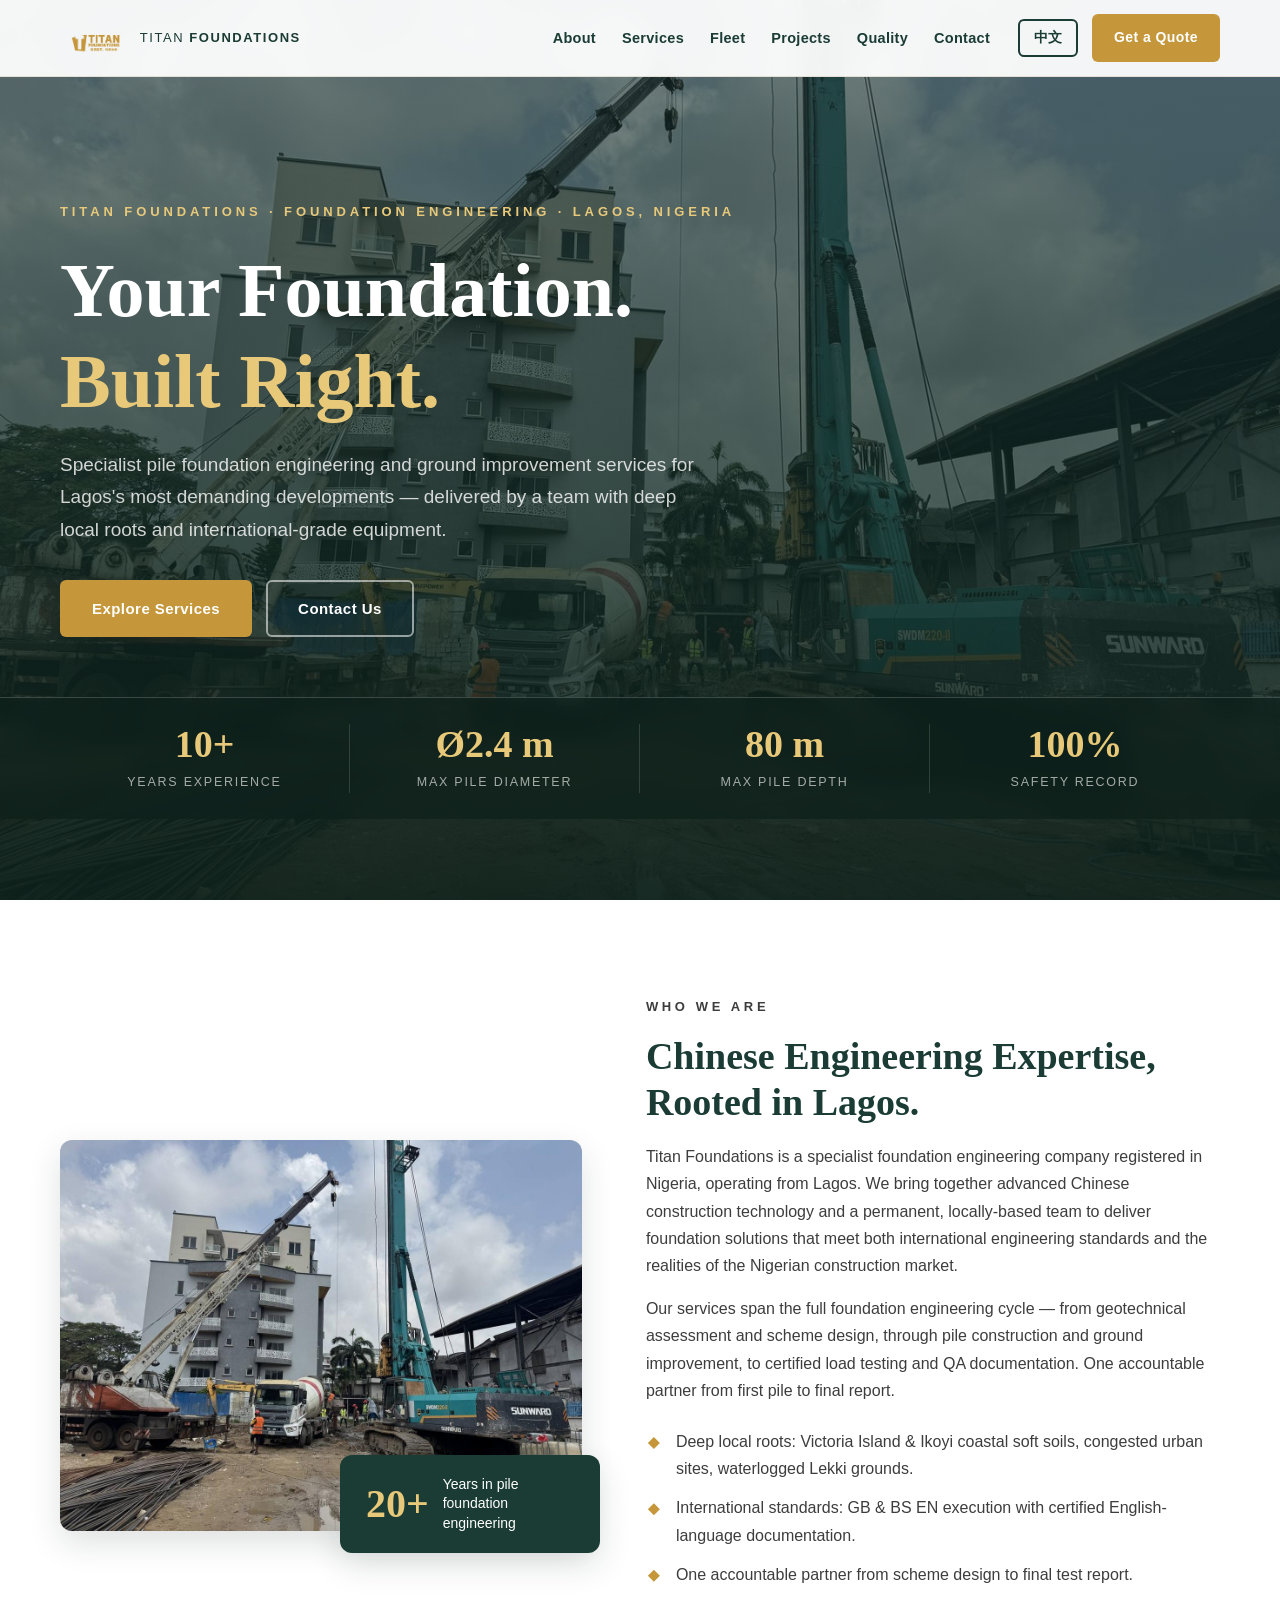
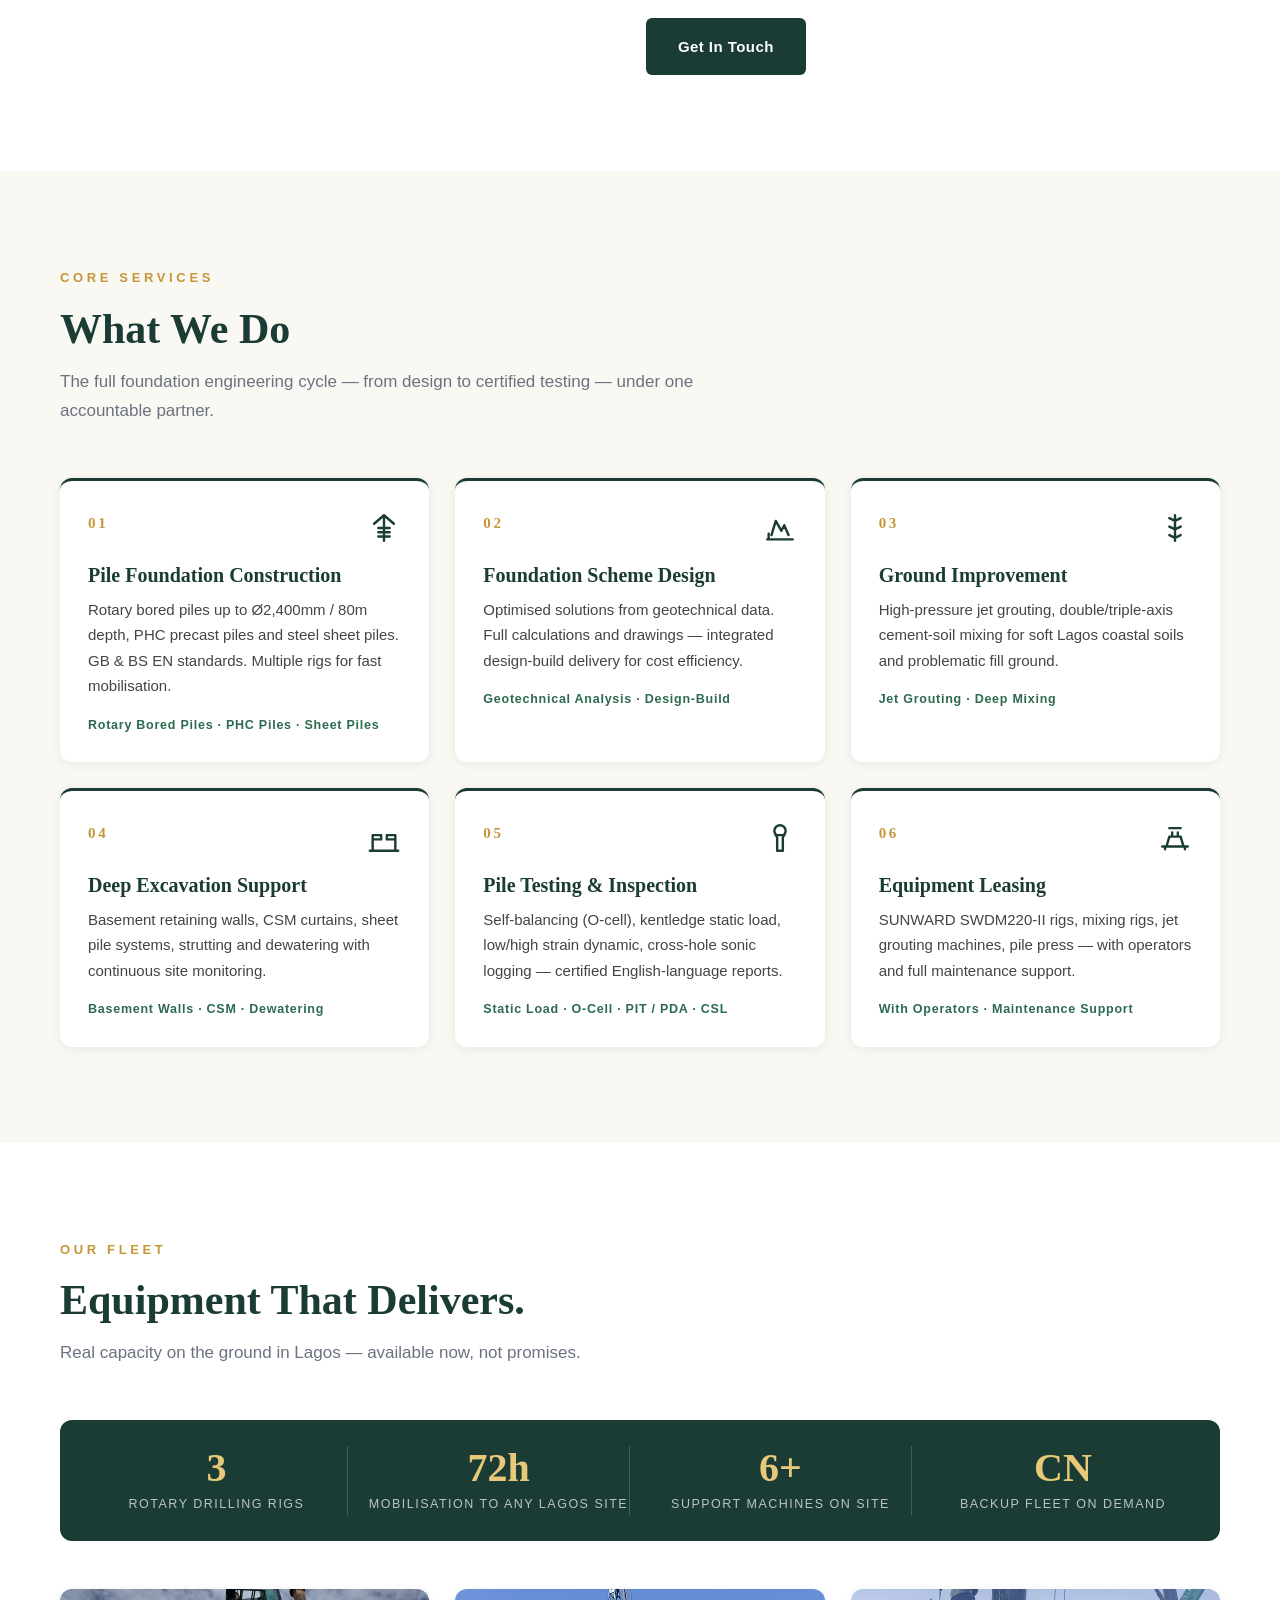
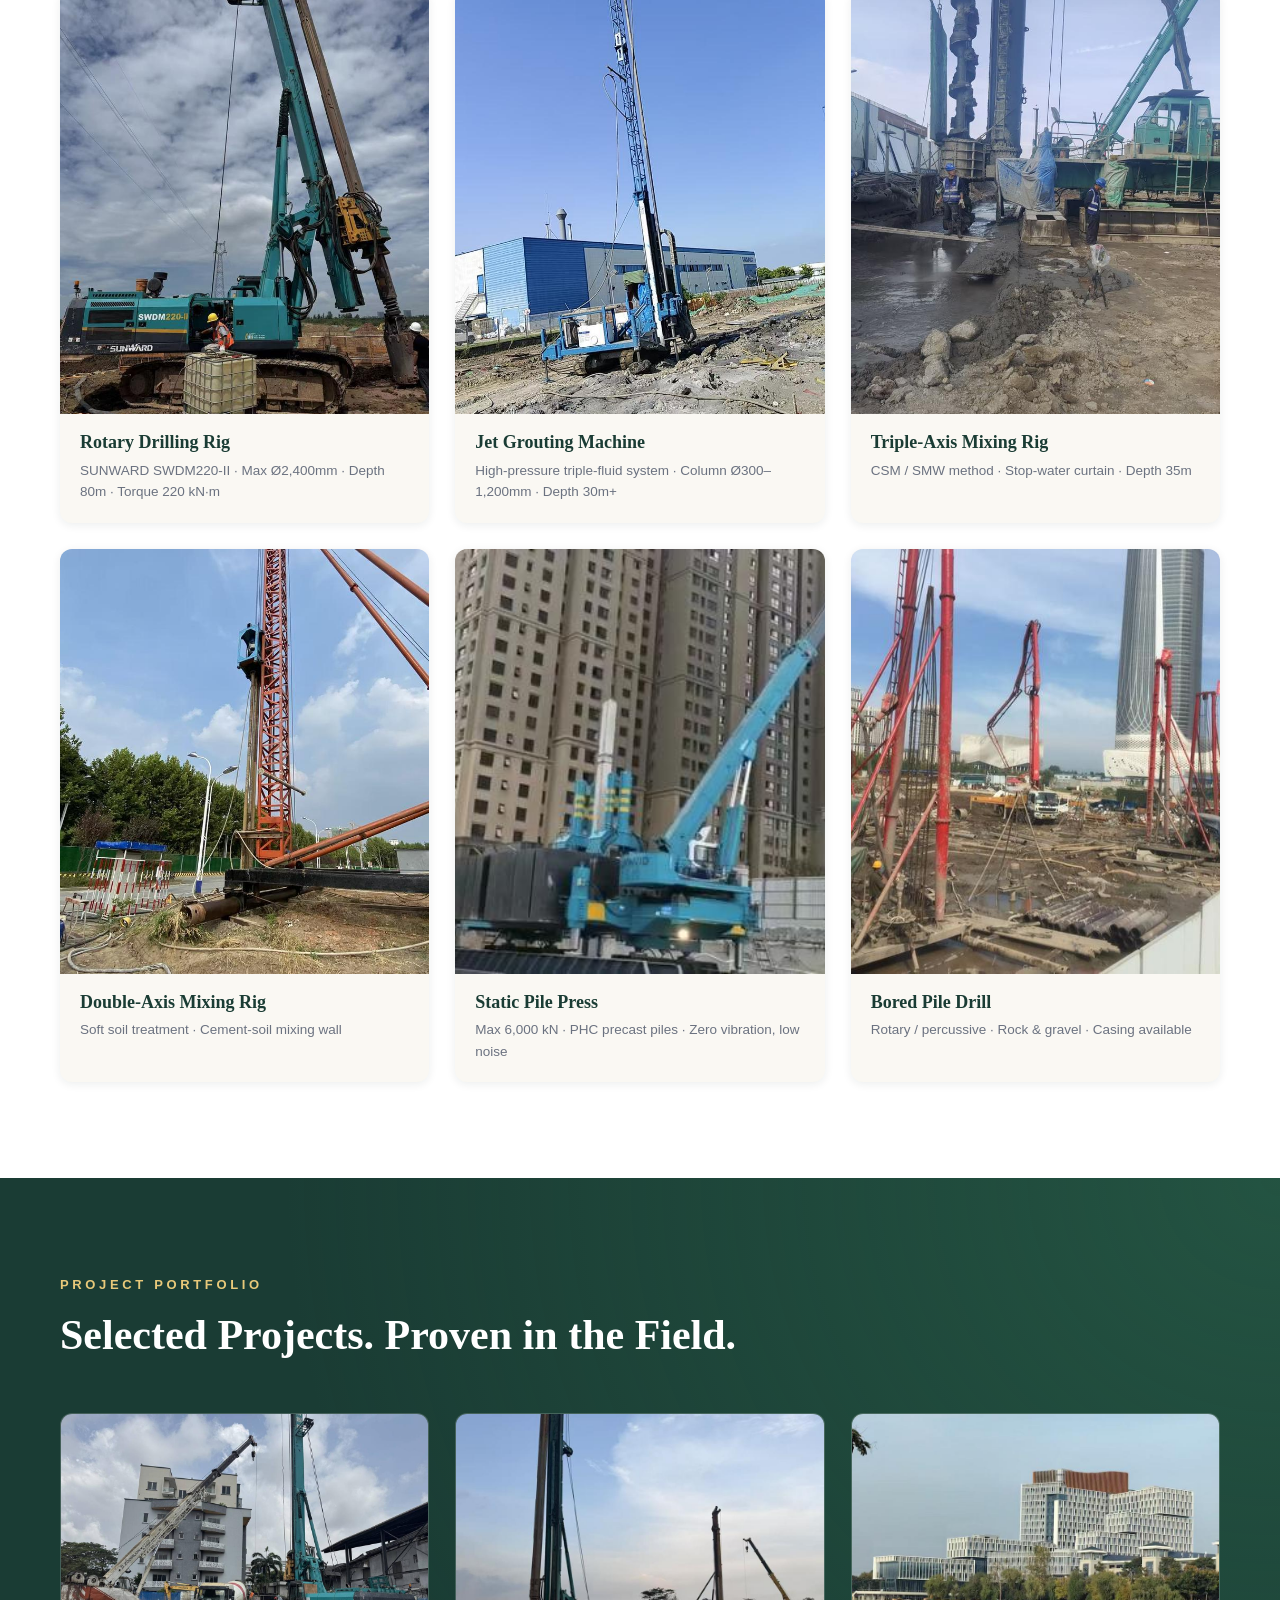
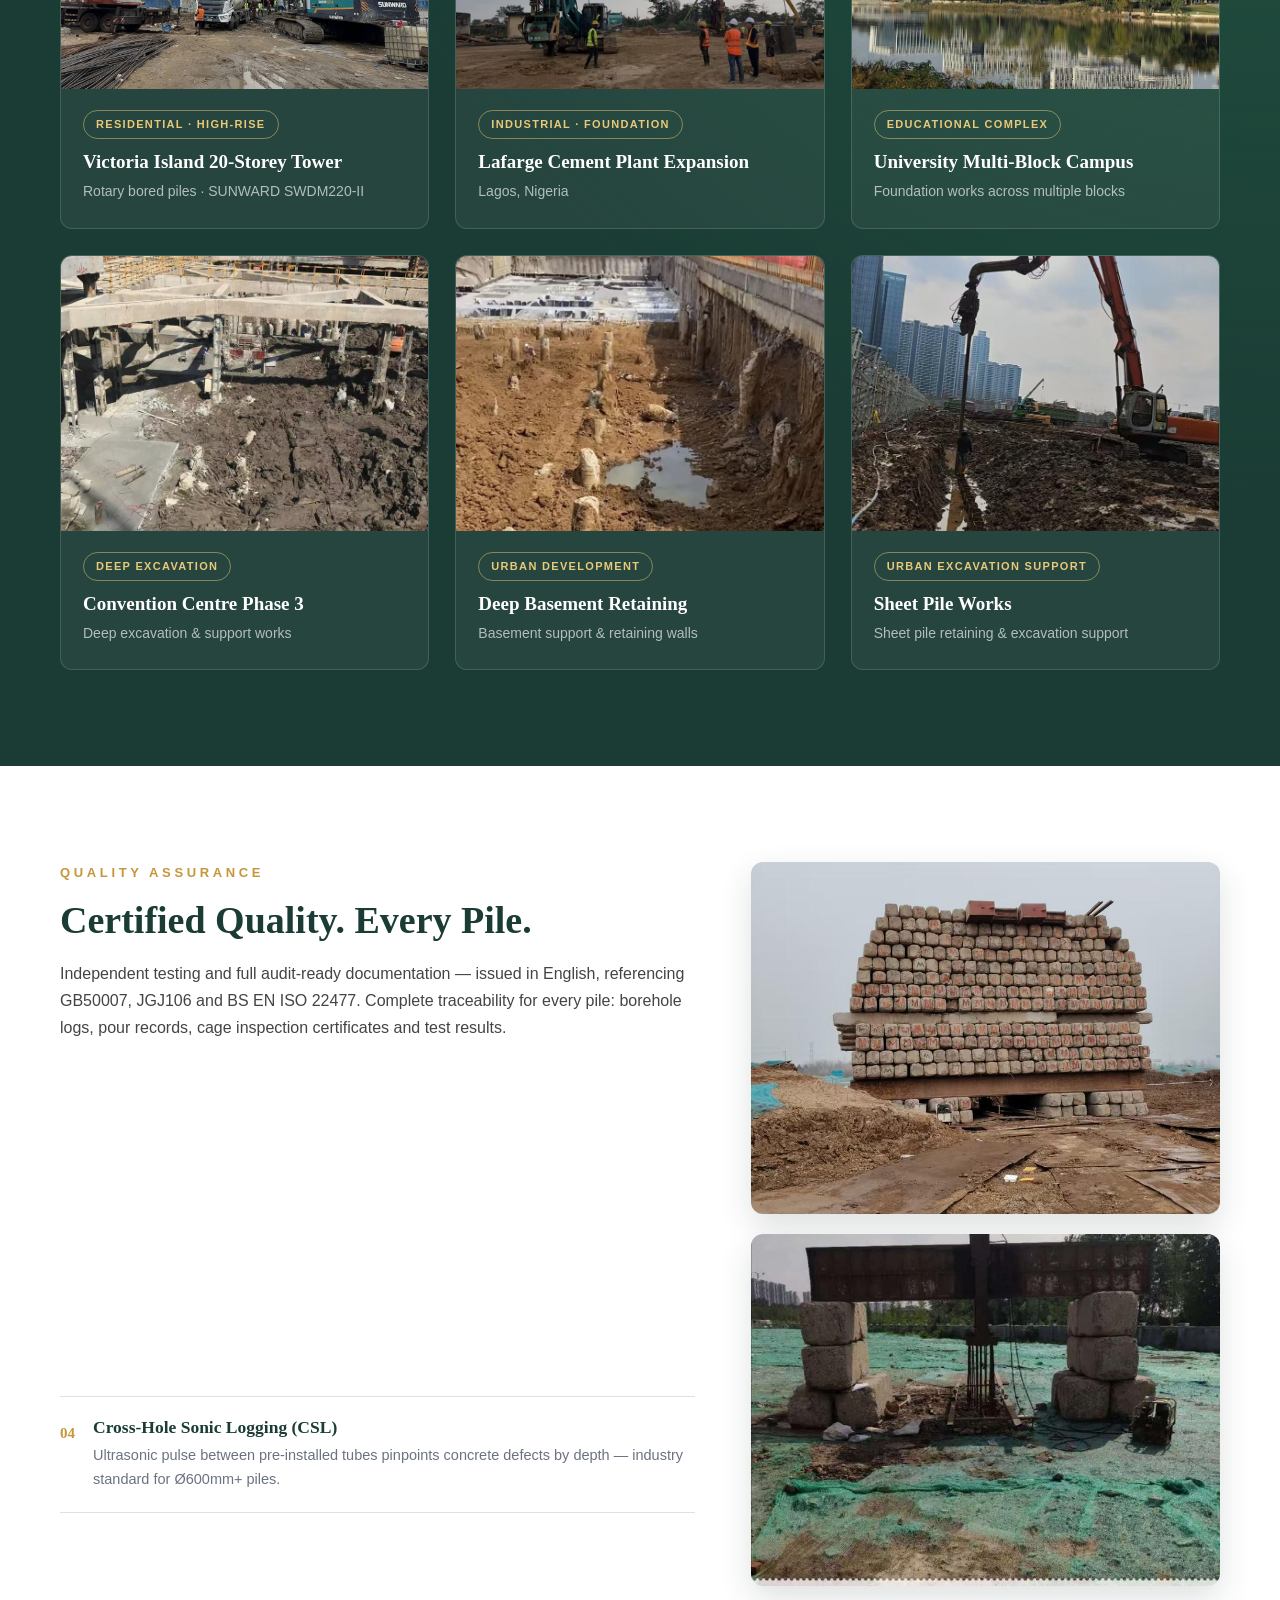
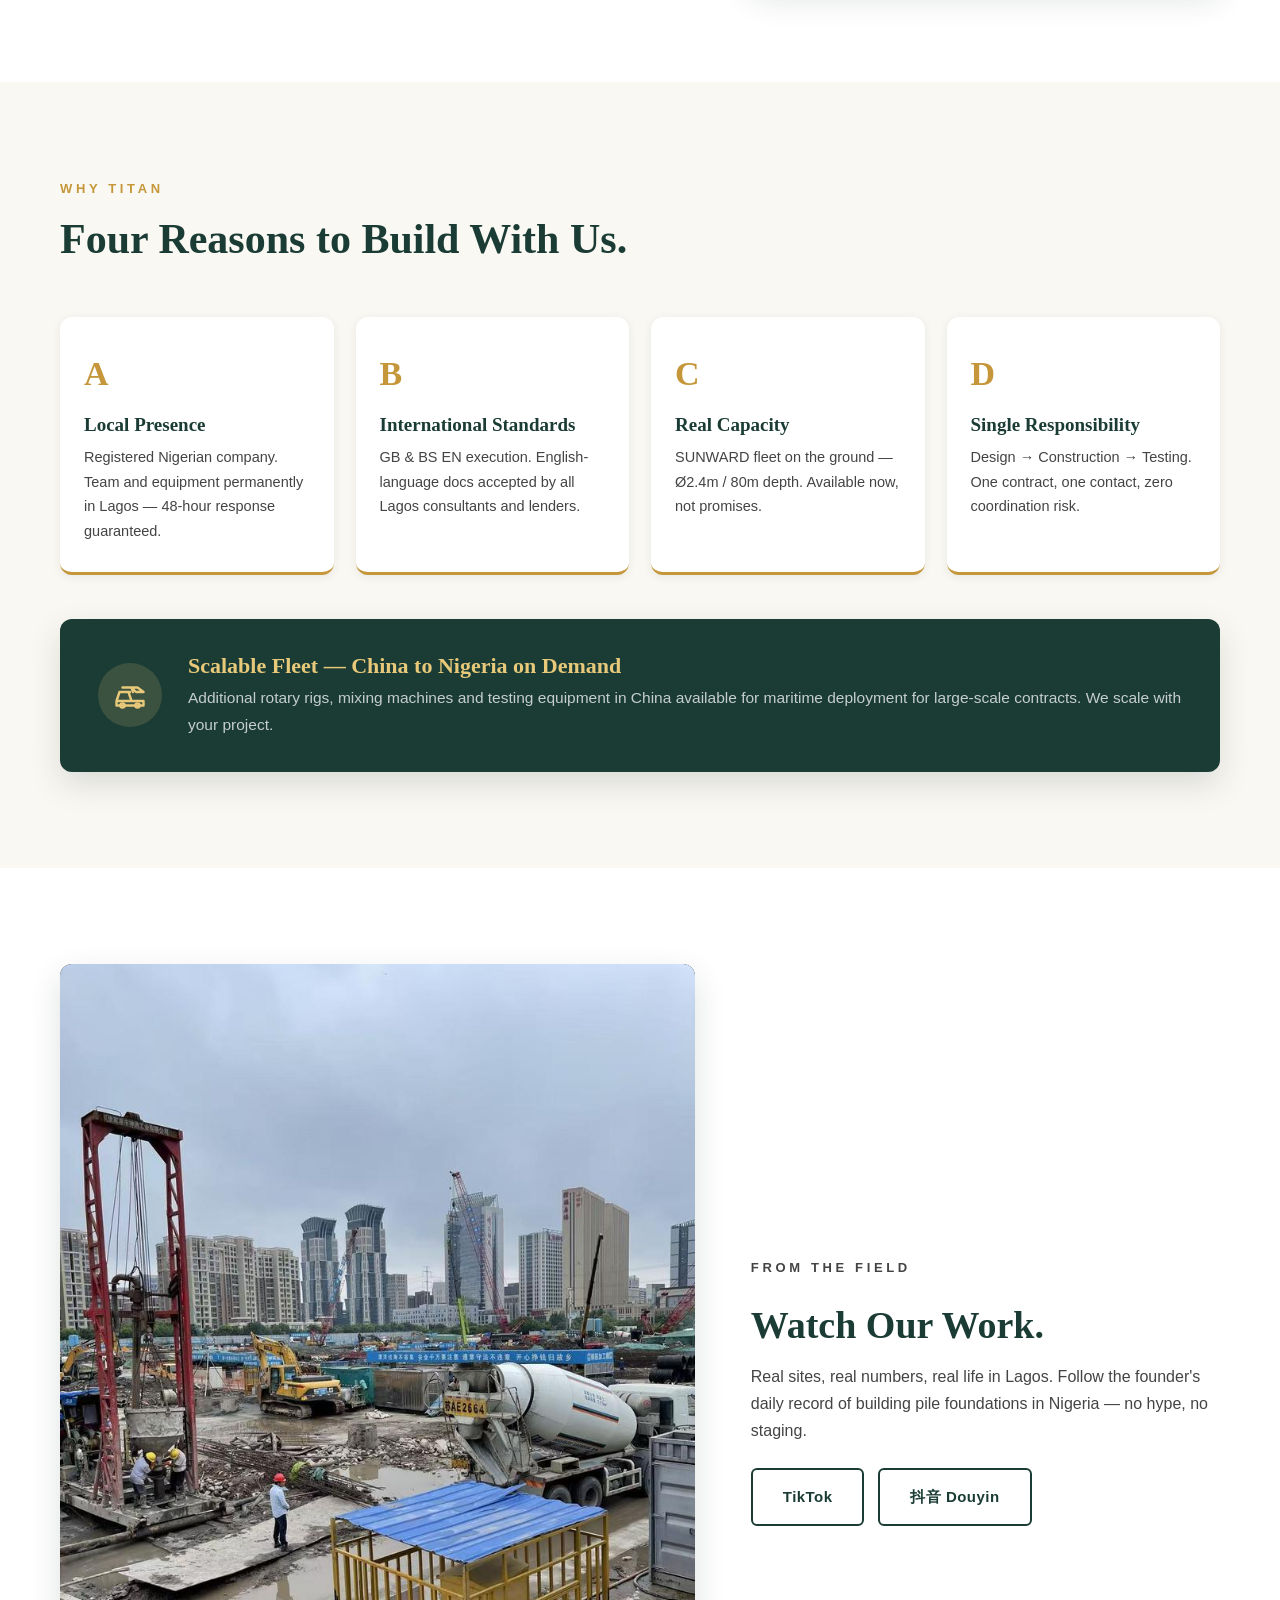
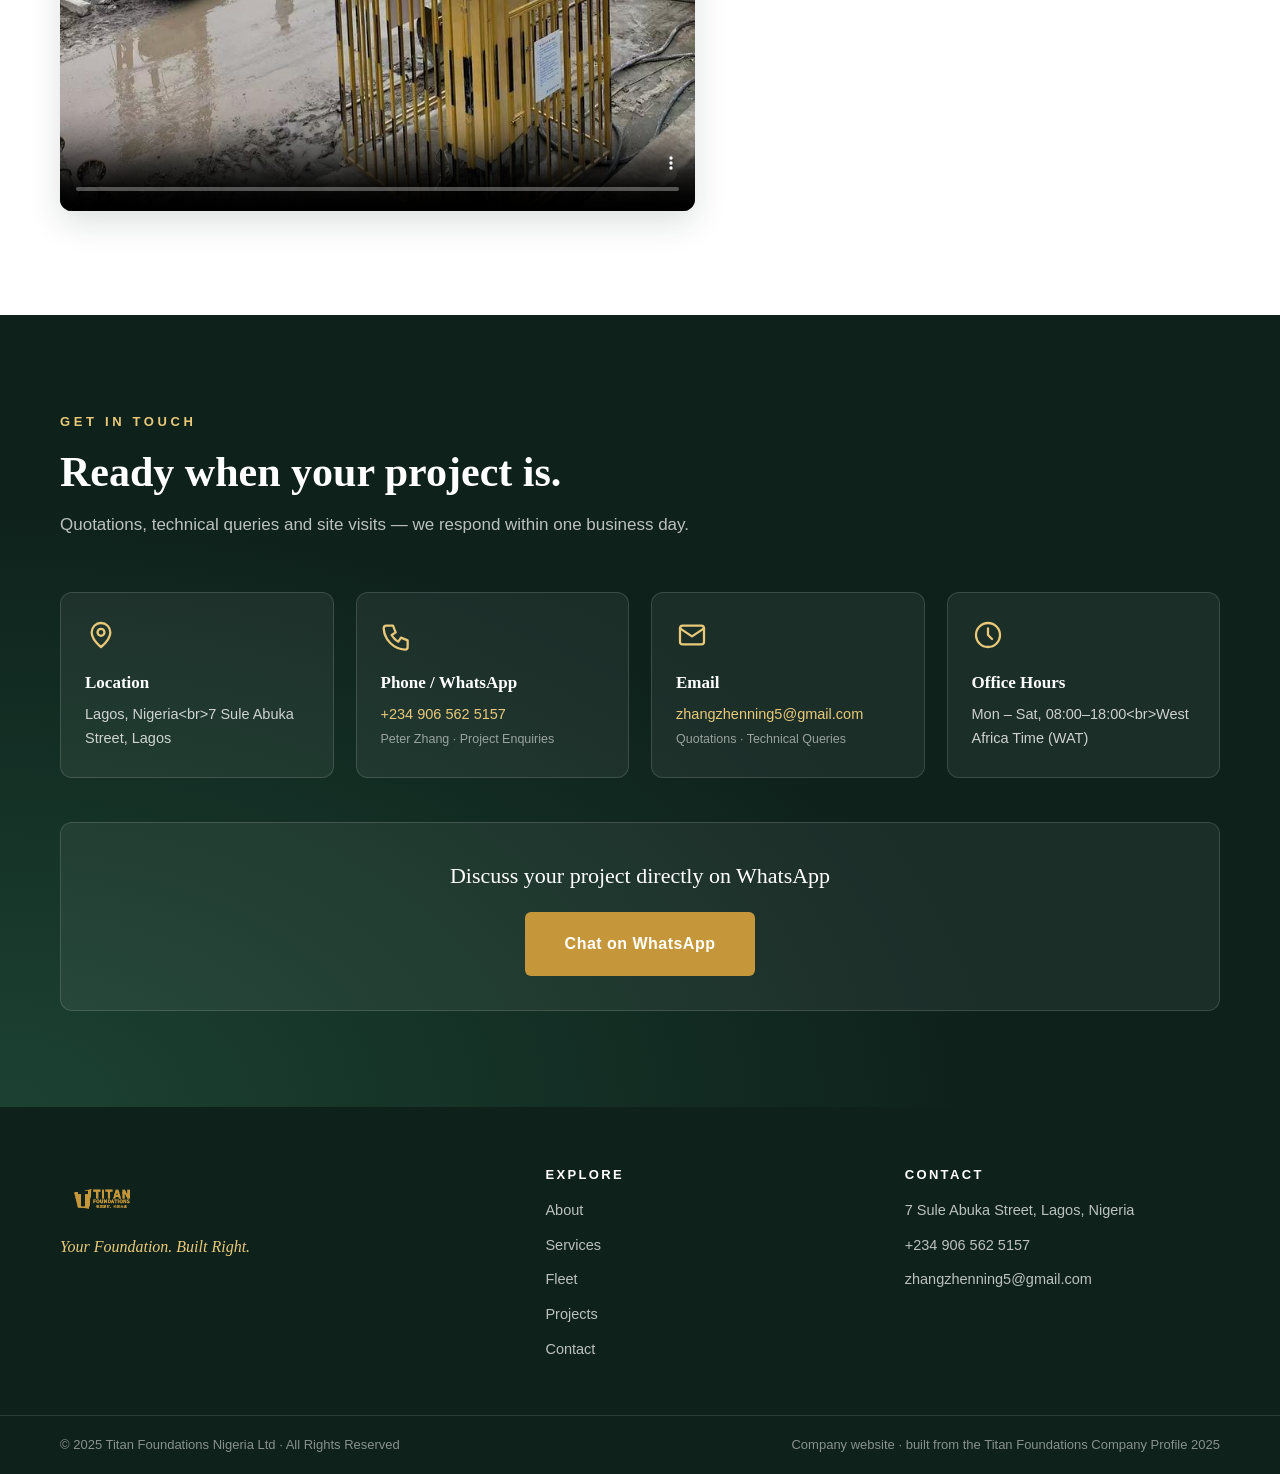
==== index.html @ 283145d6 "Titan Foundations company website: bilingual static site based on Company Profile 2025" ====
<!DOCTYPE html>
<html lang="en">
<head>
<meta charset="UTF-8">
<meta name="viewport" content="width=device-width, initial-scale=1">
<title>Titan Foundations — Your Foundation. Built Right. | Lagos, Nigeria</title>
<meta name="description" content="Titan Foundations — specialist pile foundation engineering and ground improvement in Lagos, Nigeria. Rotary bored piles to Ø2.4m / 80m, PHC & sheet piles, jet grouting, deep excavation support, pile testing and equipment leasing.">
<link rel="icon" href="data:image/svg+xml,%3Csvg xmlns='http://www.w3.org/2000/svg' viewBox='0 0 64 64'%3E%3Crect width='64' height='64' rx='12' fill='%231A3C34'/%3E%3Cpath d='M16 18h32v8h-12v20h-8V26H16z' fill='%23C5973A'/%3E%3C/svg%3E">
<link rel="stylesheet" href="assets/css/style.css">
<script>document.documentElement.classList.add("js");</script>
</head>
<body>

<a class="skip-link" href="#main" data-i18n="a11y.skip">Skip to content</a>

<header class="site-header" id="top">
  <div class="container header-inner">
    <a class="brand" href="#top" aria-label="Titan Foundations — home">
      <img src="assets/img/logo.png" alt="Titan Foundations logo">
      <span class="brand-text">TITAN&nbsp;<b>FOUNDATIONS</b></span>
    </a>

    <nav class="main-nav" id="mainNav" aria-label="Main navigation">
      <a href="#about" data-i18n="nav.about">About</a>
      <a href="#services" data-i18n="nav.services">Services</a>
      <a href="#fleet" data-i18n="nav.fleet">Fleet</a>
      <a href="#projects" data-i18n="nav.projects">Projects</a>
      <a href="#quality" data-i18n="nav.quality">Quality</a>
      <a href="#contact" data-i18n="nav.contact">Contact</a>
    </nav>

    <div class="header-actions">
      <button class="lang-toggle" id="langToggle" aria-label="Switch language">中文</button>
      <a class="btn btn-gold btn-sm header-cta" href="#contact" data-i18n="nav.cta">Get a Quote</a>
      <button class="nav-toggle" id="navToggle" aria-expanded="false" aria-controls="mainNav" aria-label="Open menu">
        <span></span><span></span><span></span>
      </button>
    </div>
  </div>
</header>

<main id="main">

  <!-- ============ HERO ============ -->
  <section class="hero">
    <img class="hero-bg" src="assets/img/hero.jpg" alt="Titan Foundations rotary drilling rig at a Lagos site">
    <div class="hero-overlay"></div>

    <div class="container hero-content">
      <p class="eyebrow" data-i18n="hero.eyebrow">Titan Foundations &middot; Foundation Engineering &middot; Lagos, Nigeria</p>
      <h1 data-i18n-html="hero.title">Your Foundation.<br><span>Built Right.</span></h1>
      <p class="hero-sub" data-i18n="hero.sub">Specialist pile foundation engineering and ground improvement services for Lagos&rsquo;s most demanding developments &mdash; delivered by a team with deep local roots and international-grade equipment.</p>
      <div class="hero-actions">
        <a href="#services" class="btn btn-gold" data-i18n="hero.cta1">Explore Services</a>
        <a href="#contact" class="btn btn-outline" data-i18n="hero.cta2">Contact Us</a>
      </div>
    </div>

    <div class="hero-stats">
      <div class="container stats-grid">
        <div class="stat">
          <div class="stat-val">10+</div>
          <div class="stat-label" data-i18n="hero.stat1">Years Experience</div>
        </div>
        <div class="stat">
          <div class="stat-val">Ø2.4&nbsp;m</div>
          <div class="stat-label" data-i18n="hero.stat2">Max Pile Diameter</div>
        </div>
        <div class="stat">
          <div class="stat-val">80&nbsp;m</div>
          <div class="stat-label" data-i18n="hero.stat3">Max Pile Depth</div>
        </div>
        <div class="stat">
          <div class="stat-val">100%</div>
          <div class="stat-label" data-i18n="hero.stat4">Safety Record</div>
        </div>
      </div>
    </div>
  </section>

  <!-- ============ ABOUT ============ -->
  <section class="section about" id="about">
    <div class="container about-grid">
      <div class="about-media reveal">
        <img src="assets/img/about.jpg" alt="Titan Foundations equipment working on site" loading="lazy">
        <div class="about-badge">
          <span class="badge-num">20+</span>
          <span data-i18n="about.badge">Years in pile foundation engineering</span>
        </div>
      </div>

      <div class="about-copy">
        <p class="slabel" data-i18n="about.kicker">Who We Are</p>
        <h2 data-i18n="about.title">Chinese Engineering Expertise, Rooted in Lagos.</h2>
        <p data-i18n="about.p1">Titan Foundations is a specialist foundation engineering company registered in Nigeria, operating from Lagos. We bring together advanced Chinese construction technology and a permanent, locally-based team to deliver foundation solutions that meet both international engineering standards and the realities of the Nigerian construction market.</p>
        <p data-i18n="about.p2">Our services span the full foundation engineering cycle &mdash; from geotechnical assessment and scheme design, through pile construction and ground improvement, to certified load testing and QA documentation. One accountable partner from first pile to final report.</p>
        <ul class="about-points">
          <li data-i18n="about.point1">Deep local roots: Victoria Island &amp; Ikoyi coastal soft soils, congested urban sites, waterlogged Lekki grounds.</li>
          <li data-i18n="about.point2">International standards: GB &amp; BS EN execution with certified English-language documentation.</li>
          <li data-i18n="about.point3">One accountable partner from scheme design to final test report.</li>
        </ul>
        <a class="btn btn-green" href="#contact" data-i18n="about.cta">Get In Touch</a>
      </div>
    </div>
  </section>

  <!-- ============ SERVICES ============ -->
  <section class="section services" id="services">
    <div class="container">
      <div class="section-head reveal">
        <p class="slabel" data-i18n="services.kicker">Core Services</p>
        <h2 data-i18n="services.title">What We Do</h2>
        <p class="section-sub" data-i18n="services.sub">The full foundation engineering cycle &mdash; from design to certified testing &mdash; under one accountable partner.</p>
      </div>

      <div class="svc-grid">
        <article class="svc-card reveal">
          <div class="svc-top">
            <span class="svc-num">01</span>
            <svg class="svc-icon" viewBox="0 0 24 24" fill="none" stroke="currentColor" stroke-width="1.7" stroke-linecap="round" stroke-linejoin="round" aria-hidden="true"><path d="M12 3v18M5 9l7-6 7 6M8 12h8M8 15h8M8 18h8"/></svg>
          </div>
          <h3 data-i18n="services.s1.t">Pile Foundation Construction</h3>
          <p data-i18n="services.s1.d">Rotary bored piles up to Ø2,400mm / 80m depth, PHC precast piles and steel sheet piles. GB &amp; BS EN standards. Multiple rigs for fast mobilisation.</p>
          <p class="svc-tags" data-i18n="services.s1.tags">Rotary Bored Piles &middot; PHC Piles &middot; Sheet Piles</p>
        </article>

        <article class="svc-card reveal">
          <div class="svc-top">
            <span class="svc-num">02</span>
            <svg class="svc-icon" viewBox="0 0 24 24" fill="none" stroke="currentColor" stroke-width="1.7" stroke-linecap="round" stroke-linejoin="round" aria-hidden="true"><path d="M3 20h18M6 17l3-10 4 7 2-4 3 7M4 20v-4"/></svg>
          </div>
          <h3 data-i18n="services.s2.t">Foundation Scheme Design</h3>
          <p data-i18n="services.s2.d">Optimised solutions from geotechnical data. Full calculations and drawings &mdash; integrated design-build delivery for cost efficiency.</p>
          <p class="svc-tags" data-i18n="services.s2.tags">Geotechnical Analysis &middot; Design-Build</p>
        </article>

        <article class="svc-card reveal">
          <div class="svc-top">
            <span class="svc-num">03</span>
            <svg class="svc-icon" viewBox="0 0 24 24" fill="none" stroke="currentColor" stroke-width="1.7" stroke-linecap="round" stroke-linejoin="round" aria-hidden="true"><path d="M12 3v18M12 7l-4-2M12 7l4-2M12 13l-4-2M12 13l4-2M12 19l-4-2M12 19l4-2"/></svg>
          </div>
          <h3 data-i18n="services.s3.t">Ground Improvement</h3>
          <p data-i18n="services.s3.d">High-pressure jet grouting, double/triple-axis cement-soil mixing for soft Lagos coastal soils and problematic fill ground.</p>
          <p class="svc-tags" data-i18n="services.s3.tags">Jet Grouting &middot; Deep Mixing</p>
        </article>

        <article class="svc-card reveal">
          <div class="svc-top">
            <span class="svc-num">04</span>
            <svg class="svc-icon" viewBox="0 0 24 24" fill="none" stroke="currentColor" stroke-width="1.7" stroke-linecap="round" stroke-linejoin="round" aria-hidden="true"><path d="M4 21V10M4 10h6v3M4 13h6M20 21V10M20 10h-6v3M20 13h-6M2 21h20"/></svg>
          </div>
          <h3 data-i18n="services.s4.t">Deep Excavation Support</h3>
          <p data-i18n="services.s4.d">Basement retaining walls, CSM curtains, sheet pile systems, strutting and dewatering with continuous site monitoring.</p>
          <p class="svc-tags" data-i18n="services.s4.tags">Basement Walls &middot; CSM &middot; Dewatering</p>
        </article>

        <article class="svc-card reveal">
          <div class="svc-top">
            <span class="svc-num">05</span>
            <svg class="svc-icon" viewBox="0 0 24 24" fill="none" stroke="currentColor" stroke-width="1.7" stroke-linecap="round" stroke-linejoin="round" aria-hidden="true"><path d="M12 3a4 4 0 0 0-4 4c0 2 2 3 2 5v9h4v-9c0-2 2-3 2-5a4 4 0 0 0-4-4z"/><path d="M9 10h6"/></svg>
          </div>
          <h3 data-i18n="services.s5.t">Pile Testing &amp; Inspection</h3>
          <p data-i18n="services.s5.d">Self-balancing (O-cell), kentledge static load, low/high strain dynamic, cross-hole sonic logging &mdash; certified English-language reports.</p>
          <p class="svc-tags" data-i18n="services.s5.tags">Static Load &middot; O-Cell &middot; PIT / PDA &middot; CSL</p>
        </article>

        <article class="svc-card reveal">
          <div class="svc-top">
            <span class="svc-num">06</span>
            <svg class="svc-icon" viewBox="0 0 24 24" fill="none" stroke="currentColor" stroke-width="1.7" stroke-linecap="round" stroke-linejoin="round" aria-hidden="true"><path d="M3 18h18M5 18v2M19 18v2M6 18l2-7h8l2 7M10 11V8M14 11V8M8 5h8"/></svg>
          </div>
          <h3 data-i18n="services.s6.t">Equipment Leasing</h3>
          <p data-i18n="services.s6.d">SUNWARD SWDM220-II rigs, mixing rigs, jet grouting machines, pile press &mdash; with operators and full maintenance support.</p>
          <p class="svc-tags" data-i18n="services.s6.tags">With Operators &middot; Maintenance Support</p>
        </article>
      </div>
    </div>
  </section>

  <!-- ============ FLEET ============ -->
  <section class="section fleet" id="fleet">
    <div class="container">
      <div class="section-head reveal">
        <p class="slabel" data-i18n="fleet.kicker">Our Fleet</p>
        <h2 data-i18n="fleet.title">Equipment That Delivers.</h2>
        <p class="section-sub" data-i18n="fleet.sub">Real capacity on the ground in Lagos &mdash; available now, not promises.</p>
      </div>

      <div class="fleet-stats reveal">
        <div class="fleet-stat">
          <div class="fleet-stat-val">3</div>
          <div class="fleet-stat-label" data-i18n="fleet.st1">Rotary Drilling Rigs</div>
        </div>
        <div class="fleet-stat">
          <div class="fleet-stat-val">72h</div>
          <div class="fleet-stat-label" data-i18n="fleet.st2">Mobilisation to any Lagos site</div>
        </div>
        <div class="fleet-stat">
          <div class="fleet-stat-val">6+</div>
          <div class="fleet-stat-label" data-i18n="fleet.st3">Support Machines on Site</div>
        </div>
        <div class="fleet-stat">
          <div class="fleet-stat-val">CN</div>
          <div class="fleet-stat-label" data-i18n="fleet.st4">Backup Fleet on Demand</div>
        </div>
      </div>

      <div class="fleet-grid">
        <figure class="fleet-card reveal">
          <img src="assets/img/fleet-rotary.jpg" alt="SUNWARD SWDM220-II rotary drilling rig" loading="lazy">
          <figcaption>
            <h3 data-i18n="fleet.e1.t">Rotary Drilling Rig</h3>
            <p data-i18n="fleet.e1.d">SUNWARD SWDM220-II &middot; Max Ø2,400mm &middot; Depth 80m &middot; Torque 220 kN&middot;m</p>
          </figcaption>
        </figure>
        <figure class="fleet-card reveal">
          <img src="assets/img/fleet-jet.jpg" alt="Jet grouting machine" loading="lazy">
          <figcaption>
            <h3 data-i18n="fleet.e2.t">Jet Grouting Machine</h3>
            <p data-i18n="fleet.e2.d">High-pressure triple-fluid system &middot; Column Ø300&ndash;1,200mm &middot; Depth 30m+</p>
          </figcaption>
        </figure>
        <figure class="fleet-card reveal">
          <img src="assets/img/fleet-triple.jpg" alt="Triple-axis mixing rig" loading="lazy">
          <figcaption>
            <h3 data-i18n="fleet.e3.t">Triple-Axis Mixing Rig</h3>
            <p data-i18n="fleet.e3.d">CSM / SMW method &middot; Stop-water curtain &middot; Depth 35m</p>
          </figcaption>
        </figure>
        <figure class="fleet-card reveal">
          <img src="assets/img/fleet-double.jpg" alt="Double-axis mixing rig" loading="lazy">
          <figcaption>
            <h3 data-i18n="fleet.e4.t">Double-Axis Mixing Rig</h3>
            <p data-i18n="fleet.e4.d">Soft soil treatment &middot; Cement-soil mixing wall</p>
          </figcaption>
        </figure>
        <figure class="fleet-card reveal">
          <img src="assets/img/fleet-press.jpg" alt="Static pile press machine" loading="lazy">
          <figcaption>
            <h3 data-i18n="fleet.e5.t">Static Pile Press</h3>
            <p data-i18n="fleet.e5.d">Max 6,000 kN &middot; PHC precast piles &middot; Zero vibration, low noise</p>
          </figcaption>
        </figure>
        <figure class="fleet-card reveal">
          <img src="assets/img/fleet-drill.jpg" alt="Bored pile drill" loading="lazy">
          <figcaption>
            <h3 data-i18n="fleet.e6.t">Bored Pile Drill</h3>
            <p data-i18n="fleet.e6.d">Rotary / percussive &middot; Rock &amp; gravel &middot; Casing available</p>
          </figcaption>
        </figure>
      </div>
    </div>
  </section>

  <!-- ============ PROJECTS ============ -->
  <section class="section projects" id="projects">
    <div class="container">
      <div class="section-head reveal">
        <p class="slabel slabel-light" data-i18n="projects.kicker">Project Portfolio</p>
        <h2 data-i18n="projects.title">Selected Projects. Proven in the Field.</h2>
      </div>

      <div class="proj-grid">
        <article class="proj-card reveal">
          <div class="proj-img"><img src="assets/img/project-vi.jpg" alt="Victoria Island 20-storey tower project" loading="lazy"></div>
          <div class="proj-body">
            <span class="proj-tag" data-i18n="projects.p1.tag">Residential &middot; High-Rise</span>
            <h3 data-i18n="projects.p1.t">Victoria Island 20-Storey Tower</h3>
            <p data-i18n="projects.p1.d">Rotary bored piles &middot; SUNWARD SWDM220-II</p>
          </div>
        </article>
        <article class="proj-card reveal">
          <div class="proj-img"><img src="assets/img/project-lafarge.jpg" alt="Lafarge cement plant expansion project" loading="lazy"></div>
          <div class="proj-body">
            <span class="proj-tag" data-i18n="projects.p2.tag">Industrial &middot; Foundation</span>
            <h3 data-i18n="projects.p2.t">Lafarge Cement Plant Expansion</h3>
            <p data-i18n="projects.p2.d">Lagos, Nigeria</p>
          </div>
        </article>
        <article class="proj-card reveal">
          <div class="proj-img"><img src="assets/img/project-university.jpg" alt="University multi-block campus project" loading="lazy"></div>
          <div class="proj-body">
            <span class="proj-tag" data-i18n="projects.p3.tag">Educational Complex</span>
            <h3 data-i18n="projects.p3.t">University Multi-Block Campus</h3>
            <p data-i18n="projects.p3.d">Foundation works across multiple blocks</p>
          </div>
        </article>
        <article class="proj-card reveal">
          <div class="proj-img"><img src="assets/img/project-convention.jpg" alt="Convention centre phase 3 deep excavation" loading="lazy"></div>
          <div class="proj-body">
            <span class="proj-tag" data-i18n="projects.p4.tag">Deep Excavation</span>
            <h3 data-i18n="projects.p4.t">Convention Centre Phase 3</h3>
            <p data-i18n="projects.p4.d">Deep excavation &amp; support works</p>
          </div>
        </article>
        <article class="proj-card reveal">
          <div class="proj-img"><img src="assets/img/project-excavation.jpg" alt="Deep basement retaining wall project" loading="lazy"></div>
          <div class="proj-body">
            <span class="proj-tag" data-i18n="projects.p5.tag">Urban Development</span>
            <h3 data-i18n="projects.p5.t">Deep Basement Retaining</h3>
            <p data-i18n="projects.p5.d">Basement support &amp; retaining walls</p>
          </div>
        </article>
        <article class="proj-card reveal">
          <div class="proj-img"><img src="assets/img/project-sheetpile.jpg" alt="Sheet pile works at an urban excavation" loading="lazy"></div>
          <div class="proj-body">
            <span class="proj-tag" data-i18n="projects.p6.tag">Urban Excavation Support</span>
            <h3 data-i18n="projects.p6.t">Sheet Pile Works</h3>
            <p data-i18n="projects.p6.d">Sheet pile retaining &amp; excavation support</p>
          </div>
        </article>
      </div>
    </div>
  </section>

  <!-- ============ QUALITY ============ -->
  <section class="section quality" id="quality">
    <div class="container quality-grid">
      <div class="quality-copy">
        <p class="slabel" data-i18n="quality.kicker">Quality Assurance</p>
        <h2 data-i18n="quality.title">Certified Quality. Every Pile.</h2>
        <p class="quality-lead" data-i18n="quality.lead">Independent testing and full audit-ready documentation &mdash; issued in English, referencing GB50007, JGJ106 and BS EN ISO 22477. Complete traceability for every pile: borehole logs, pour records, cage inspection certificates and test results.</p>

        <ul class="qa-list">
          <li class="reveal">
            <span class="qa-mark">01</span>
            <div><h3 data-i18n="quality.q1.t">Kentledge Static Load Test</h3><p data-i18n="quality.q1.d">Concrete block reaction verifies pile bearing capacity &mdash; the gold standard for pile acceptance, accepted by all Nigerian consultants.</p></div>
          </li>
          <li class="reveal">
            <span class="qa-mark">02</span>
            <div><h3 data-i18n="quality.q2.t">Self-Balancing Test (O-Cell)</h3><p data-i18n="quality.q2.d">Hydraulic load box tests shaft friction and toe resistance independently &mdash; no heavy kentledge, ideal for restricted sites.</p></div>
          </li>
          <li class="reveal">
            <span class="qa-mark">03</span>
            <div><h3 data-i18n="quality.q3.t">Low-Strain Integrity Test (PIT)</h3><p data-i18n="quality.q3.d">Rapid stress-wave screening of pile shaft continuity &mdash; suitable for 100% QA survey.</p></div>
          </li>
          <li class="reveal">
            <span class="qa-mark">04</span>
            <div><h3 data-i18n="quality.q4.t">Cross-Hole Sonic Logging (CSL)</h3><p data-i18n="quality.q4.d">Ultrasonic pulse between pre-installed tubes pinpoints concrete defects by depth &mdash; industry standard for Ø600mm+ piles.</p></div>
          </li>
        </ul>
      </div>

      <div class="quality-media reveal">
        <img src="assets/img/qa-kentledge.jpg" alt="Kentledge static load test on a pile" loading="lazy">
        <img src="assets/img/qa-ocell.jpg" alt="O-Cell self-balancing test equipment" loading="lazy">
      </div>
    </div>
  </section>

  <!-- ============ WHY TITAN ============ -->
  <section class="section why" id="why">
    <div class="container">
      <div class="section-head reveal">
        <p class="slabel" data-i18n="why.kicker">Why Titan</p>
        <h2 data-i18n="why.title">Four Reasons to Build With Us.</h2>
      </div>

      <div class="why-grid">
        <article class="why-card reveal">
          <span class="why-letter">A</span>
          <h3 data-i18n="why.w1.t">Local Presence</h3>
          <p data-i18n="why.w1.d">Registered Nigerian company. Team and equipment permanently in Lagos &mdash; 48-hour response guaranteed.</p>
        </article>
        <article class="why-card reveal">
          <span class="why-letter">B</span>
          <h3 data-i18n="why.w2.t">International Standards</h3>
          <p data-i18n="why.w2.d">GB &amp; BS EN execution. English-language docs accepted by all Lagos consultants and lenders.</p>
        </article>
        <article class="why-card reveal">
          <span class="why-letter">C</span>
          <h3 data-i18n="why.w3.t">Real Capacity</h3>
          <p data-i18n="why.w3.d">SUNWARD fleet on the ground &mdash; Ø2.4m / 80m depth. Available now, not promises.</p>
        </article>
        <article class="why-card reveal">
          <span class="why-letter">D</span>
          <h3 data-i18n="why.w4.t">Single Responsibility</h3>
          <p data-i18n="why.w4.d">Design &rarr; Construction &rarr; Testing. One contract, one contact, zero coordination risk.</p>
        </article>
      </div>

      <div class="fleet-banner reveal">
        <div class="fleet-banner-icon" aria-hidden="true">
          <svg viewBox="0 0 24 24" fill="none" stroke="currentColor" stroke-width="1.6" stroke-linecap="round" stroke-linejoin="round"><path d="M3 16h18v3H3zM3 16l2-6h6l2 6M5 10h7M7 7h6l1 3M21 10h-5l-3-3h4l4 3"/><circle cx="7" cy="19" r="1.4"/><circle cx="17" cy="19" r="1.4"/></svg>
        </div>
        <div class="fleet-banner-copy">
          <h3 data-i18n="why.banner.t">Scalable Fleet &mdash; China to Nigeria on Demand</h3>
          <p data-i18n="why.banner.d">Additional rotary rigs, mixing machines and testing equipment in China available for maritime deployment for large-scale contracts. We scale with your project.</p>
        </div>
      </div>
    </div>
  </section>

  <!-- ============ FROM THE FIELD ============ -->
  <section class="section field" id="field">
    <div class="container field-grid">
      <div class="field-media reveal">
        <video controls preload="none" poster="assets/img/site.jpg" aria-label="Field video from Titan Foundations">
          <source src="assets/video/site-preview.mp4" type="video/mp4">
          <p data-i18n="field.nosupport">Your browser does not support video playback.</p>
        </video>
      </div>
      <div class="field-copy reveal">
        <p class="slabel" data-i18n="field.kicker">From the Field</p>
        <h2 data-i18n="field.title">Watch Our Work.</h2>
        <p data-i18n="field.p">Real sites, real numbers, real life in Lagos. Follow the founder&rsquo;s daily record of building pile foundations in Nigeria &mdash; no hype, no staging.</p>
        <div class="field-links">
          <a class="btn btn-outline-dark" href="#" target="_blank" rel="noopener" data-i18n="field.tiktok">TikTok</a>
          <a class="btn btn-outline-dark" href="#" target="_blank" rel="noopener" data-i18n="field.douyin">抖音 Douyin</a>
        </div>
      </div>
    </div>
  </section>

  <!-- ============ CONTACT ============ -->
  <section class="section contact" id="contact">
    <div class="container">
      <div class="section-head reveal">
        <p class="slabel slabel-light" data-i18n="contact.kicker">Get In Touch</p>
        <h2 data-i18n="contact.title">Ready when your project is.</h2>
        <p class="section-sub section-sub-light" data-i18n="contact.sub">Quotations, technical queries and site visits &mdash; we respond within one business day.</p>
      </div>

      <div class="contact-grid">
        <div class="contact-card reveal">
          <svg class="contact-icon" viewBox="0 0 24 24" fill="none" stroke="currentColor" stroke-width="1.7" stroke-linecap="round" stroke-linejoin="round" aria-hidden="true"><path d="M12 21s-7-5.3-7-11a7 7 0 0 1 14 0c0 5.7-7 11-7 11z"/><circle cx="12" cy="10" r="2.6"/></svg>
          <h3 data-i18n="contact.c1.t">Location</h3>
          <p data-i18n="contact.c1.d">Lagos, Nigeria<br>7 Sule Abuka Street, Lagos</p>
        </div>
        <div class="contact-card reveal">
          <svg class="contact-icon" viewBox="0 0 24 24" fill="none" stroke="currentColor" stroke-width="1.7" stroke-linecap="round" stroke-linejoin="round" aria-hidden="true"><path d="M4 5h5l2 5-3 2a12 12 0 0 0 5 5l2-3 5 2v5a2 2 0 0 1-2 2A17 17 0 0 1 2 7a2 2 0 0 1 2-2z"/></svg>
          <h3 data-i18n="contact.c2.t">Phone / WhatsApp</h3>
          <p><a href="https://wa.me/2349065625157" target="_blank" rel="noopener">+234 906 562 5157</a><br><span class="contact-sub" data-i18n="contact.c2.sub">Peter Zhang &middot; Project Enquiries</span></p>
        </div>
        <div class="contact-card reveal">
          <svg class="contact-icon" viewBox="0 0 24 24" fill="none" stroke="currentColor" stroke-width="1.7" stroke-linecap="round" stroke-linejoin="round" aria-hidden="true"><rect x="3" y="5" width="18" height="14" rx="2"/><path d="M3 7l9 6 9-6"/></svg>
          <h3 data-i18n="contact.c3.t">Email</h3>
          <p><a href="mailto:zhangzhenning5@gmail.com">zhangzhenning5@gmail.com</a><br><span class="contact-sub" data-i18n="contact.c3.sub">Quotations &middot; Technical Queries</span></p>
        </div>
        <div class="contact-card reveal">
          <svg class="contact-icon" viewBox="0 0 24 24" fill="none" stroke="currentColor" stroke-width="1.7" stroke-linecap="round" stroke-linejoin="round" aria-hidden="true"><circle cx="12" cy="12" r="9"/><path d="M12 7v5l3 3"/></svg>
          <h3 data-i18n="contact.c4.t">Office Hours</h3>
          <p data-i18n="contact.c4.d">Mon &ndash; Sat, 08:00&ndash;18:00<br>West Africa Time (WAT)</p>
        </div>
      </div>

      <div class="contact-cta reveal">
        <p class="contact-cta-lead" data-i18n="contact.cta.lead">Discuss your project directly on WhatsApp</p>
        <a class="btn btn-gold btn-lg" href="https://wa.me/2349065625157?text=Hello%20Titan%20Foundations%2C%20I%20would%20like%20to%20enquire%20about%20a%20project." target="_blank" rel="noopener" data-i18n="contact.cta.btn">Chat on WhatsApp</a>
      </div>
    </div>
  </section>

</main>

<footer class="site-footer">
  <div class="container footer-grid">
    <div class="footer-brand">
      <img src="assets/img/logo.png" alt="Titan Foundations logo">
      <p data-i18n="footer.tag">Your Foundation. Built Right.</p>
    </div>
    <div class="footer-col">
      <h3 data-i18n="footer.nav">Explore</h3>
      <a href="#about" data-i18n="nav.about">About</a>
      <a href="#services" data-i18n="nav.services">Services</a>
      <a href="#fleet" data-i18n="nav.fleet">Fleet</a>
      <a href="#projects" data-i18n="nav.projects">Projects</a>
      <a href="#contact" data-i18n="nav.contact">Contact</a>
    </div>
    <div class="footer-col">
      <h3 data-i18n="footer.contact">Contact</h3>
      <p>7 Sule Abuka Street, Lagos, Nigeria</p>
      <p><a href="tel:+2349065625157">+234 906 562 5157</a></p>
      <p><a href="mailto:zhangzhenning5@gmail.com">zhangzhenning5@gmail.com</a></p>
    </div>
  </div>
  <div class="footer-bottom">
    <div class="container">
      <p>&copy; 2025 Titan Foundations Nigeria Ltd &middot; All Rights Reserved</p>
      <p data-i18n="footer.credit">Company website &middot; built from the Titan Foundations Company Profile 2025</p>
    </div>
  </div>
</footer>

<script src="assets/js/main.js"></script>
</body>
</html>
---- assets/css/style.css ----
/* ==========================================================================
   Titan Foundations — Company Website
   Palette carried over from the Company Profile 2025:
   deep green / gold / cream, Georgia + Arial
   ========================================================================== */

:root {
  --green: #1A3C34;
  --green-2: #2D6A4F;
  --green-deep: #122A22;
  --green-dark: #0E211B;
  --gold: #C5973A;
  --gold-light: #E8C97A;
  --cream: #FAF8F3;
  --warm: #F0EAD6;
  --ink: #1A1A1A;
  --gray: #6B7280;
  --border: #E5E0D5;
  --white: #FFFFFF;
  --shadow-sm: 0 2px 10px rgba(18, 42, 34, .08);
  --shadow-md: 0 12px 32px rgba(18, 42, 34, .14);
  --radius: 12px;
  --serif: Georgia, "Times New Roman", "Songti SC", "SimSun", serif;
  --sans: Arial, "Helvetica Neue", "PingFang SC", "Microsoft YaHei", "Noto Sans SC", sans-serif;
}

* { margin: 0; padding: 0; box-sizing: border-box; }

html {
  scroll-behavior: smooth;
  scroll-padding-top: 84px;
}

body {
  font-family: var(--sans);
  font-size: 16px;
  line-height: 1.7;
  color: var(--ink);
  background: var(--white);
  -webkit-font-smoothing: antialiased;
}

img { max-width: 100%; display: block; }
a { color: inherit; text-decoration: none; }
ul { list-style: none; }

::selection { background: var(--gold); color: var(--white); }

:focus-visible {
  outline: 3px solid var(--gold);
  outline-offset: 2px;
  border-radius: 2px;
}

.skip-link {
  position: absolute;
  left: -999px;
  top: 8px;
  z-index: 200;
  background: var(--green);
  color: #fff;
  padding: 10px 18px;
  border-radius: 6px;
}
.skip-link:focus { left: 8px; }

.container {
  width: min(1160px, 100% - 48px);
  margin-inline: auto;
}

.section { padding: 96px 0; }

/* ---------- section headings ---------- */
.slabel {
  font-size: 13px;
  font-weight: 700;
  letter-spacing: .28em;
  text-transform: uppercase;
  color: var(--gold);
  margin-bottom: 14px;
}
.slabel-light { color: var(--gold-light); }

h1, h2, h3 { font-family: var(--serif); line-height: 1.2; }

.section-head { max-width: 720px; margin-bottom: 52px; }
.section-head h2 { font-size: clamp(30px, 4vw, 42px); color: var(--green); margin-bottom: 14px; }
.section-head .section-sub { color: var(--gray); font-size: 17px; }
.section-head.centered { margin-inline: auto; text-align: center; }

.section-sub-light { color: rgba(255, 255, 255, .72) !important; }

.reveal { transition: opacity .7s ease, transform .7s ease; }
html.js .reveal { opacity: 0; transform: translateY(22px); }
html.js .reveal.visible { opacity: 1; transform: none; }

@media (prefers-reduced-motion: reduce) {
  html { scroll-behavior: auto; }
  html.js .reveal { opacity: 1; transform: none; transition: none; }
}

/* ---------- buttons ---------- */
.btn {
  display: inline-block;
  font-family: var(--sans);
  font-size: 15px;
  font-weight: 700;
  letter-spacing: .03em;
  padding: 14px 30px;
  border-radius: 6px;
  border: 2px solid transparent;
  cursor: pointer;
  transition: background .25s ease, color .25s ease, border-color .25s ease, transform .25s ease;
}
.btn:hover { transform: translateY(-2px); }
.btn-sm { padding: 10px 20px; font-size: 14px; }
.btn-lg { padding: 16px 38px; font-size: 16px; }

.btn-gold {
  background: var(--gold);
  color: var(--white);
}
.btn-gold:hover { background: var(--gold-light); color: var(--green-dark); }

.btn-green {
  background: var(--green);
  color: var(--white);
}
.btn-green:hover { background: var(--green-2); }

.btn-outline {
  border-color: rgba(255, 255, 255, .55);
  color: var(--white);
}
.btn-outline:hover { border-color: var(--white); background: rgba(255, 255, 255, .12); }

.btn-outline-dark {
  border-color: var(--green);
  color: var(--green);
}
.btn-outline-dark:hover { background: var(--green); color: var(--white); }

/* ==========================================================================
   Header
   ========================================================================== */
.site-header {
  position: fixed;
  inset: 0 0 auto 0;
  z-index: 100;
  background: rgba(255, 255, 255, .94);
  backdrop-filter: blur(10px);
  border-bottom: 1px solid var(--border);
  transition: box-shadow .3s ease;
}
.site-header.scrolled { box-shadow: var(--shadow-sm); }

.header-inner {
  display: flex;
  align-items: center;
  gap: 28px;
  height: 76px;
}

.brand {
  display: flex;
  align-items: center;
  gap: 12px;
  margin-right: auto;
}
.brand img { height: 44px; width: auto; }
.brand-text {
  font-family: Arial, sans-serif;
  font-size: 13px;
  font-weight: 400;
  letter-spacing: .12em;
  color: var(--green);
  line-height: 1.1;
}
.brand-text b { font-weight: 900; }

.main-nav { display: flex; gap: 26px; }
.main-nav a {
  font-size: 14.5px;
  font-weight: 600;
  color: var(--green);
  letter-spacing: .02em;
  position: relative;
  padding: 6px 0;
}
.main-nav a::after {
  content: "";
  position: absolute;
  left: 0;
  bottom: 0;
  width: 0;
  height: 2px;
  background: var(--gold);
  transition: width .25s ease;
}
.main-nav a:hover::after { width: 100%; }

.header-actions { display: flex; align-items: center; gap: 14px; }

.lang-toggle {
  font-family: var(--sans);
  font-size: 14px;
  font-weight: 700;
  color: var(--green);
  background: none;
  border: 2px solid var(--green);
  border-radius: 6px;
  padding: 8px 14px;
  cursor: pointer;
  transition: background .25s ease, color .25s ease;
}
.lang-toggle:hover { background: var(--green); color: var(--white); }

.nav-toggle { display: none; background: none; border: 0; cursor: pointer; padding: 6px; }
.nav-toggle span {
  display: block;
  width: 26px;
  height: 2.5px;
  background: var(--green);
  margin: 5px 0;
  transition: transform .3s ease, opacity .3s ease;
}
.nav-toggle.open span:nth-child(1) { transform: translateY(7.5px) rotate(45deg); }
.nav-toggle.open span:nth-child(2) { opacity: 0; }
.nav-toggle.open span:nth-child(3) { transform: translateY(-7.5px) rotate(-45deg); }

/* ==========================================================================
   Hero
   ========================================================================== */
.hero {
  position: relative;
  min-height: 100svh;
  display: flex;
  flex-direction: column;
  justify-content: center;
  background: var(--green-dark);
  overflow: hidden;
}

.hero-bg {
  position: absolute;
  inset: 0;
  width: 100%;
  height: 100%;
  object-fit: cover;
  object-position: center 35%;
}
.hero-overlay {
  position: absolute;
  inset: 0;
  background:
    linear-gradient(180deg, rgba(18, 42, 34, .55) 0%, rgba(18, 42, 34, .72) 55%, rgba(14, 33, 27, .94) 100%);
}

.hero-content {
  position: relative;
  z-index: 2;
  padding: 120px 0 60px;
}

.eyebrow {
  font-size: 13px;
  font-weight: 700;
  letter-spacing: .3em;
  text-transform: uppercase;
  color: var(--gold-light);
  margin-bottom: 22px;
}

.hero-content h1 {
  font-size: clamp(42px, 6.5vw, 76px);
  color: var(--white);
  margin-bottom: 22px;
  max-width: 900px;
}
.hero-content h1 span { color: var(--gold-light); }

.hero-sub {
  font-size: clamp(16px, 2vw, 19px);
  color: rgba(255, 255, 255, .8);
  max-width: 640px;
  margin-bottom: 34px;
}

.hero-actions { display: flex; flex-wrap: wrap; gap: 14px; }

.hero-stats {
  position: relative;
  z-index: 2;
  border-top: 1px solid rgba(255, 255, 255, .18);
  background: rgba(14, 33, 27, .72);
  backdrop-filter: blur(8px);
}
.stats-grid {
  display: grid;
  grid-template-columns: repeat(4, 1fr);
  padding: 26px 0;
}
.stat { text-align: center; border-right: 1px solid rgba(255, 255, 255, .14); }
.stat:last-child { border-right: 0; }
.stat-val {
  font-family: var(--serif);
  font-size: clamp(26px, 3.4vw, 38px);
  font-weight: 700;
  color: var(--gold-light);
  line-height: 1.1;
  margin-bottom: 6px;
}
.stat-label {
  font-size: 12.5px;
  letter-spacing: .14em;
  text-transform: uppercase;
  color: rgba(255, 255, 255, .62);
}

/* ==========================================================================
   About
   ========================================================================== */
.about { background: var(--white); }
.about-grid {
  display: grid;
  grid-template-columns: 1fr 1.1fr;
  gap: 64px;
  align-items: center;
}

.about-media { position: relative; }
.about-media img {
  width: 100%;
  aspect-ratio: 4 / 3;
  object-fit: cover;
  border-radius: var(--radius);
  box-shadow: var(--shadow-md);
}
.about-badge {
  position: absolute;
  right: -18px;
  bottom: -22px;
  background: var(--green);
  color: var(--white);
  border-radius: var(--radius);
  padding: 20px 26px;
  display: flex;
  align-items: center;
  gap: 14px;
  box-shadow: var(--shadow-md);
  max-width: 260px;
}
.badge-num {
  font-family: var(--serif);
  font-size: 40px;
  font-weight: 700;
  color: var(--gold-light);
  line-height: 1;
}
.about-badge span:last-child { font-size: 14px; line-height: 1.4; }

.about-copy h2 { font-size: clamp(28px, 3.6vw, 38px); color: var(--green); margin-bottom: 18px; }
.about-copy p { color: #3D3D3D; margin-bottom: 16px; }

.about-points { margin: 24px 0 30px; }
.about-points li {
  position: relative;
  padding-left: 30px;
  margin-bottom: 12px;
  color: #3D3D3D;
}
.about-points li::before {
  content: "";
  position: absolute;
  left: 2px;
  top: 9px;
  width: 12px;
  height: 12px;
  background: var(--gold);
  clip-path: polygon(50% 0, 100% 50%, 50% 100%, 0 50%);
}

/* ==========================================================================
   Services
   ========================================================================== */
.services { background: var(--cream); }
.svc-grid {
  display: grid;
  grid-template-columns: repeat(3, 1fr);
  gap: 26px;
}
.svc-card {
  background: var(--white);
  border-top: 3px solid var(--green);
  border-radius: var(--radius);
  padding: 30px 28px 26px;
  box-shadow: var(--shadow-sm);
  transition: transform .3s ease, box-shadow .3s ease;
}
.svc-card:hover { transform: translateY(-6px); box-shadow: var(--shadow-md); }

.svc-top {
  display: flex;
  justify-content: space-between;
  align-items: flex-start;
  margin-bottom: 18px;
}
.svc-num {
  font-family: var(--serif);
  font-size: 15px;
  font-weight: 700;
  letter-spacing: .18em;
  color: var(--gold);
}
.svc-icon {
  width: 34px;
  height: 34px;
  color: var(--green);
}
.svc-card h3 {
  font-size: 20px;
  color: var(--green);
  margin-bottom: 10px;
}
.svc-card > p:not(.svc-tags) { font-size: 15px; color: #444; }
.svc-tags {
  margin-top: 16px;
  font-size: 12.5px;
  font-weight: 700;
  letter-spacing: .06em;
  color: var(--green-2);
}

/* ==========================================================================
   Fleet
   ========================================================================== */
.fleet { background: var(--white); }

.fleet-stats {
  display: grid;
  grid-template-columns: repeat(4, 1fr);
  gap: 20px;
  margin-bottom: 48px;
  padding: 26px;
  background: var(--green);
  border-radius: var(--radius);
}
.fleet-stat { text-align: center; border-right: 1px solid rgba(255, 255, 255, .18); }
.fleet-stat:last-child { border-right: 0; }
.fleet-stat-val {
  font-family: var(--serif);
  font-size: clamp(28px, 3.5vw, 40px);
  font-weight: 700;
  color: var(--gold-light);
  line-height: 1.1;
  margin-bottom: 4px;
}
.fleet-stat-label {
  font-size: 12.5px;
  letter-spacing: .12em;
  text-transform: uppercase;
  color: rgba(255, 255, 255, .7);
}

.fleet-grid {
  display: grid;
  grid-template-columns: repeat(3, 1fr);
  gap: 26px;
}
.fleet-card {
  background: var(--cream);
  border-radius: var(--radius);
  overflow: hidden;
  box-shadow: var(--shadow-sm);
  transition: transform .3s ease, box-shadow .3s ease;
}
.fleet-card:hover { transform: translateY(-5px); box-shadow: var(--shadow-md); }
.fleet-card img {
  width: 100%;
  aspect-ratio: 4 / 4.6;
  object-fit: cover;
}
.fleet-card figcaption { padding: 18px 20px 20px; }
.fleet-card h3 { font-size: 18px; color: var(--green); margin-bottom: 6px; }
.fleet-card p { font-size: 13.5px; color: var(--gray); line-height: 1.6; }

/* ==========================================================================
   Projects
   ========================================================================== */
.projects {
  background:
    radial-gradient(ellipse at top right, rgba(45, 106, 79, .5), transparent 55%),
    var(--green);
}
.projects .section-head h2 { color: var(--white); }

.proj-grid {
  display: grid;
  grid-template-columns: repeat(3, 1fr);
  gap: 26px;
}
.proj-card {
  background: rgba(255, 255, 255, .05);
  border: 1px solid rgba(255, 255, 255, .14);
  border-radius: var(--radius);
  overflow: hidden;
  transition: transform .3s ease, border-color .3s ease, background .3s ease;
}
.proj-card:hover {
  transform: translateY(-5px);
  border-color: rgba(232, 201, 122, .55);
  background: rgba(255, 255, 255, .09);
}
.proj-img { overflow: hidden; }
.proj-img img {
  width: 100%;
  aspect-ratio: 4 / 3;
  object-fit: cover;
  transition: transform .5s ease;
}
.proj-card:hover .proj-img img { transform: scale(1.05); }
.proj-body { padding: 20px 22px 24px; }
.proj-tag {
  display: inline-block;
  font-size: 11px;
  font-weight: 700;
  letter-spacing: .12em;
  text-transform: uppercase;
  color: var(--gold-light);
  border: 1px solid rgba(232, 201, 122, .5);
  border-radius: 999px;
  padding: 4px 12px;
  margin-bottom: 12px;
}
.proj-body h3 { font-size: 19px; color: var(--white); margin-bottom: 6px; }
.proj-body p { font-size: 14px; color: rgba(255, 255, 255, .65); }

/* ==========================================================================
   Quality
   ========================================================================== */
.quality { background: var(--white); }
.quality-grid {
  display: grid;
  grid-template-columns: 1.15fr .85fr;
  gap: 56px;
  align-items: start;
}
.quality-copy h2 { font-size: clamp(28px, 3.6vw, 38px); color: var(--green); margin-bottom: 16px; }
.quality-lead { color: #444; margin-bottom: 30px; }

.qa-list li {
  display: flex;
  gap: 18px;
  padding: 20px 0;
  border-top: 1px solid var(--border);
}
.qa-list li:last-child { border-bottom: 1px solid var(--border); }
.qa-mark {
  font-family: var(--serif);
  font-size: 15px;
  font-weight: 700;
  color: var(--gold);
  flex-shrink: 0;
  padding-top: 4px;
}
.qa-list h3 { font-size: 17.5px; color: var(--green); margin-bottom: 5px; }
.qa-list p { font-size: 14.5px; color: var(--gray); }

.quality-media {
  display: grid;
  gap: 20px;
  position: sticky;
  top: 100px;
}
.quality-media img {
  width: 100%;
  aspect-ratio: 4 / 3;
  object-fit: cover;
  border-radius: var(--radius);
  box-shadow: var(--shadow-md);
}

/* ==========================================================================
   Why Titan
   ========================================================================== */
.why { background: var(--cream); }
.why-grid {
  display: grid;
  grid-template-columns: repeat(4, 1fr);
  gap: 22px;
  margin-bottom: 44px;
}
.why-card {
  background: var(--white);
  border-radius: var(--radius);
  padding: 28px 24px;
  box-shadow: var(--shadow-sm);
  border-bottom: 3px solid var(--gold);
  transition: transform .3s ease, box-shadow .3s ease;
}
.why-card:hover { transform: translateY(-5px); box-shadow: var(--shadow-md); }
.why-letter {
  display: inline-block;
  font-family: var(--serif);
  font-size: 34px;
  font-weight: 700;
  color: var(--gold);
  margin-bottom: 12px;
}
.why-card h3 { font-size: 19px; color: var(--green); margin-bottom: 8px; }
.why-card p { font-size: 14.5px; color: #444; }

.fleet-banner {
  display: flex;
  gap: 26px;
  align-items: center;
  background: var(--green);
  border-radius: var(--radius);
  padding: 34px 38px;
  color: var(--white);
  box-shadow: var(--shadow-md);
}
.fleet-banner-icon {
  flex-shrink: 0;
  width: 64px;
  height: 64px;
  border-radius: 50%;
  background: rgba(232, 201, 122, .16);
  color: var(--gold-light);
  display: grid;
  place-items: center;
}
.fleet-banner-icon svg { width: 36px; height: 36px; }
.fleet-banner h3 { font-size: 22px; margin-bottom: 6px; color: var(--gold-light); }
.fleet-banner p { color: rgba(255, 255, 255, .75); font-size: 15.5px; }

/* ==========================================================================
   From the field
   ========================================================================== */
.field { background: var(--white); }
.field-grid {
  display: grid;
  grid-template-columns: 1.15fr .85fr;
  gap: 56px;
  align-items: center;
}
.field-media video {
  width: 100%;
  border-radius: var(--radius);
  box-shadow: var(--shadow-md);
  background: var(--green-dark);
}
.field-copy h2 { font-size: clamp(28px, 3.6vw, 38px); color: var(--green); margin-bottom: 14px; }
.field-copy p { color: #444; margin-bottom: 24px; }
.field-links { display: flex; gap: 14px; flex-wrap: wrap; }

/* ==========================================================================
   Contact
   ========================================================================== */
.contact {
  background:
    radial-gradient(ellipse at bottom left, rgba(45, 106, 79, .45), transparent 55%),
    var(--green-dark);
}
.contact .section-head h2 { color: var(--white); }

.contact-grid {
  display: grid;
  grid-template-columns: repeat(4, 1fr);
  gap: 22px;
  margin-bottom: 44px;
}
.contact-card {
  background: rgba(255, 255, 255, .06);
  border: 1px solid rgba(255, 255, 255, .14);
  border-radius: var(--radius);
  padding: 26px 24px;
  transition: border-color .3s ease, background .3s ease;
}
.contact-card:hover { border-color: rgba(232, 201, 122, .55); background: rgba(255, 255, 255, .09); }
.contact-icon {
  width: 32px;
  height: 32px;
  color: var(--gold-light);
  margin-bottom: 14px;
}
.contact-card h3 { font-size: 17px; color: var(--white); margin-bottom: 8px; }
.contact-card p { font-size: 14.5px; color: rgba(255, 255, 255, .78); line-height: 1.7; }
.contact-card a { color: var(--gold-light); border-bottom: 1px solid transparent; transition: border-color .2s ease; }
.contact-card a:hover { border-bottom-color: var(--gold-light); }
.contact-sub { font-size: 12.5px; color: rgba(255, 255, 255, .55); }

.contact-cta {
  text-align: center;
  background: rgba(255, 255, 255, .06);
  border: 1px solid rgba(255, 255, 255, .14);
  border-radius: var(--radius);
  padding: 34px;
}
.contact-cta-lead {
  font-family: var(--serif);
  font-size: 22px;
  color: var(--white);
  margin-bottom: 18px;
}

/* ==========================================================================
   Footer
   ========================================================================== */
.site-footer { background: var(--green-dark); color: rgba(255, 255, 255, .72); }
.footer-grid {
  display: grid;
  grid-template-columns: 1.4fr 1fr 1fr;
  gap: 44px;
  padding: 60px 0 44px;
}
.footer-brand img { height: 52px; width: auto; margin-bottom: 14px; }
.footer-brand p { font-family: var(--serif); font-style: italic; font-size: 16px; color: var(--gold-light); }
.footer-col h3 {
  font-family: var(--sans);
  font-size: 13px;
  font-weight: 700;
  letter-spacing: .18em;
  text-transform: uppercase;
  color: var(--white);
  margin-bottom: 16px;
}
.footer-col a, .footer-col p { display: block; font-size: 14.5px; color: rgba(255, 255, 255, .72); margin-bottom: 10px; }
.footer-col a:hover { color: var(--gold-light); }
.footer-bottom { border-top: 1px solid rgba(255, 255, 255, .12); }
.footer-bottom .container {
  display: flex;
  justify-content: space-between;
  gap: 12px;
  flex-wrap: wrap;
  padding: 18px 0;
  font-size: 13px;
  color: rgba(255, 255, 255, .5);
}

/* ==========================================================================
   Responsive
   ========================================================================== */
@media (max-width: 1024px) {
  .svc-grid, .fleet-grid, .proj-grid { grid-template-columns: repeat(2, 1fr); }
  .why-grid { grid-template-columns: repeat(2, 1fr); }
  .contact-grid { grid-template-columns: repeat(2, 1fr); }
  .quality-grid, .field-grid { grid-template-columns: 1fr; }
  .quality-media { position: static; grid-template-columns: repeat(2, 1fr); }
  .about-grid { gap: 44px; }
}

@media (max-width: 860px) {
  .main-nav {
    position: fixed;
    top: 76px;
    right: 0;
    bottom: 0;
    width: min(320px, 82vw);
    background: var(--white);
    box-shadow: -10px 0 30px rgba(14, 33, 27, .18);
    flex-direction: column;
    gap: 0;
    padding: 24px;
    transform: translateX(100%);
    transition: transform .35s ease;
  }
  .main-nav.open { transform: translateX(0); }
  .main-nav a { padding: 14px 0; border-bottom: 1px solid var(--border); font-size: 16px; }
  .main-nav a::after { display: none; }
  .nav-toggle { display: block; }
  .header-cta { display: none; }
}

@media (max-width: 768px) {
  .section { padding: 72px 0; }
  .hero-content { padding-top: 140px; }
  .stats-grid { grid-template-columns: repeat(2, 1fr); gap: 20px 0; }
  .stat:nth-child(2) { border-right: 0; }
  .about-grid, .field-grid { grid-template-columns: 1fr; gap: 40px; }
  .about-badge { right: 12px; }
  .fleet-stats { grid-template-columns: repeat(2, 1fr); gap: 18px 0; }
  .fleet-stat:nth-child(2) { border-right: 0; }
  .fleet-banner { flex-direction: column; align-items: flex-start; padding: 28px; }
  .footer-grid { grid-template-columns: 1fr; gap: 32px; padding-top: 48px; }
}

@media (max-width: 560px) {
  .svc-grid, .fleet-grid, .proj-grid, .why-grid, .contact-grid { grid-template-columns: 1fr; }
  .quality-media { grid-template-columns: 1fr; }
  .brand-text { display: none; }
  .lang-toggle { padding: 8px 10px; font-size: 13px; }
}
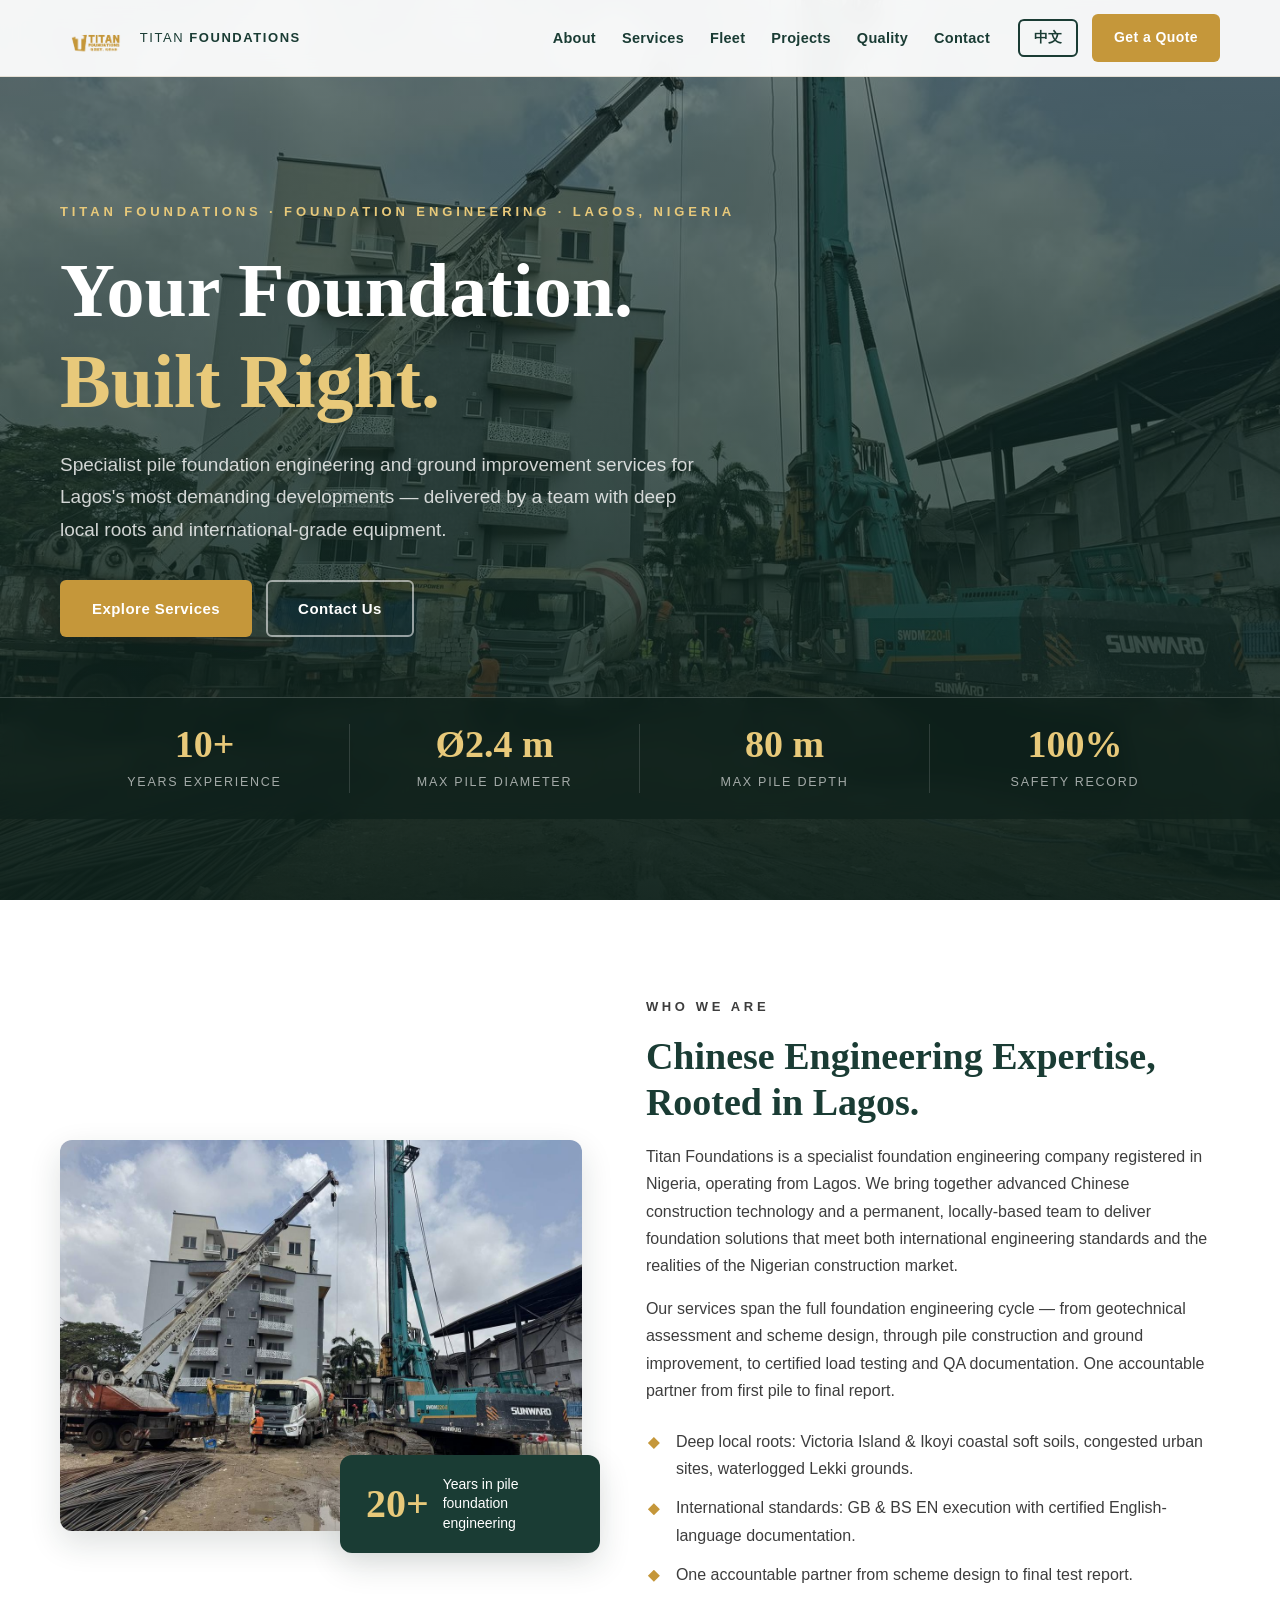
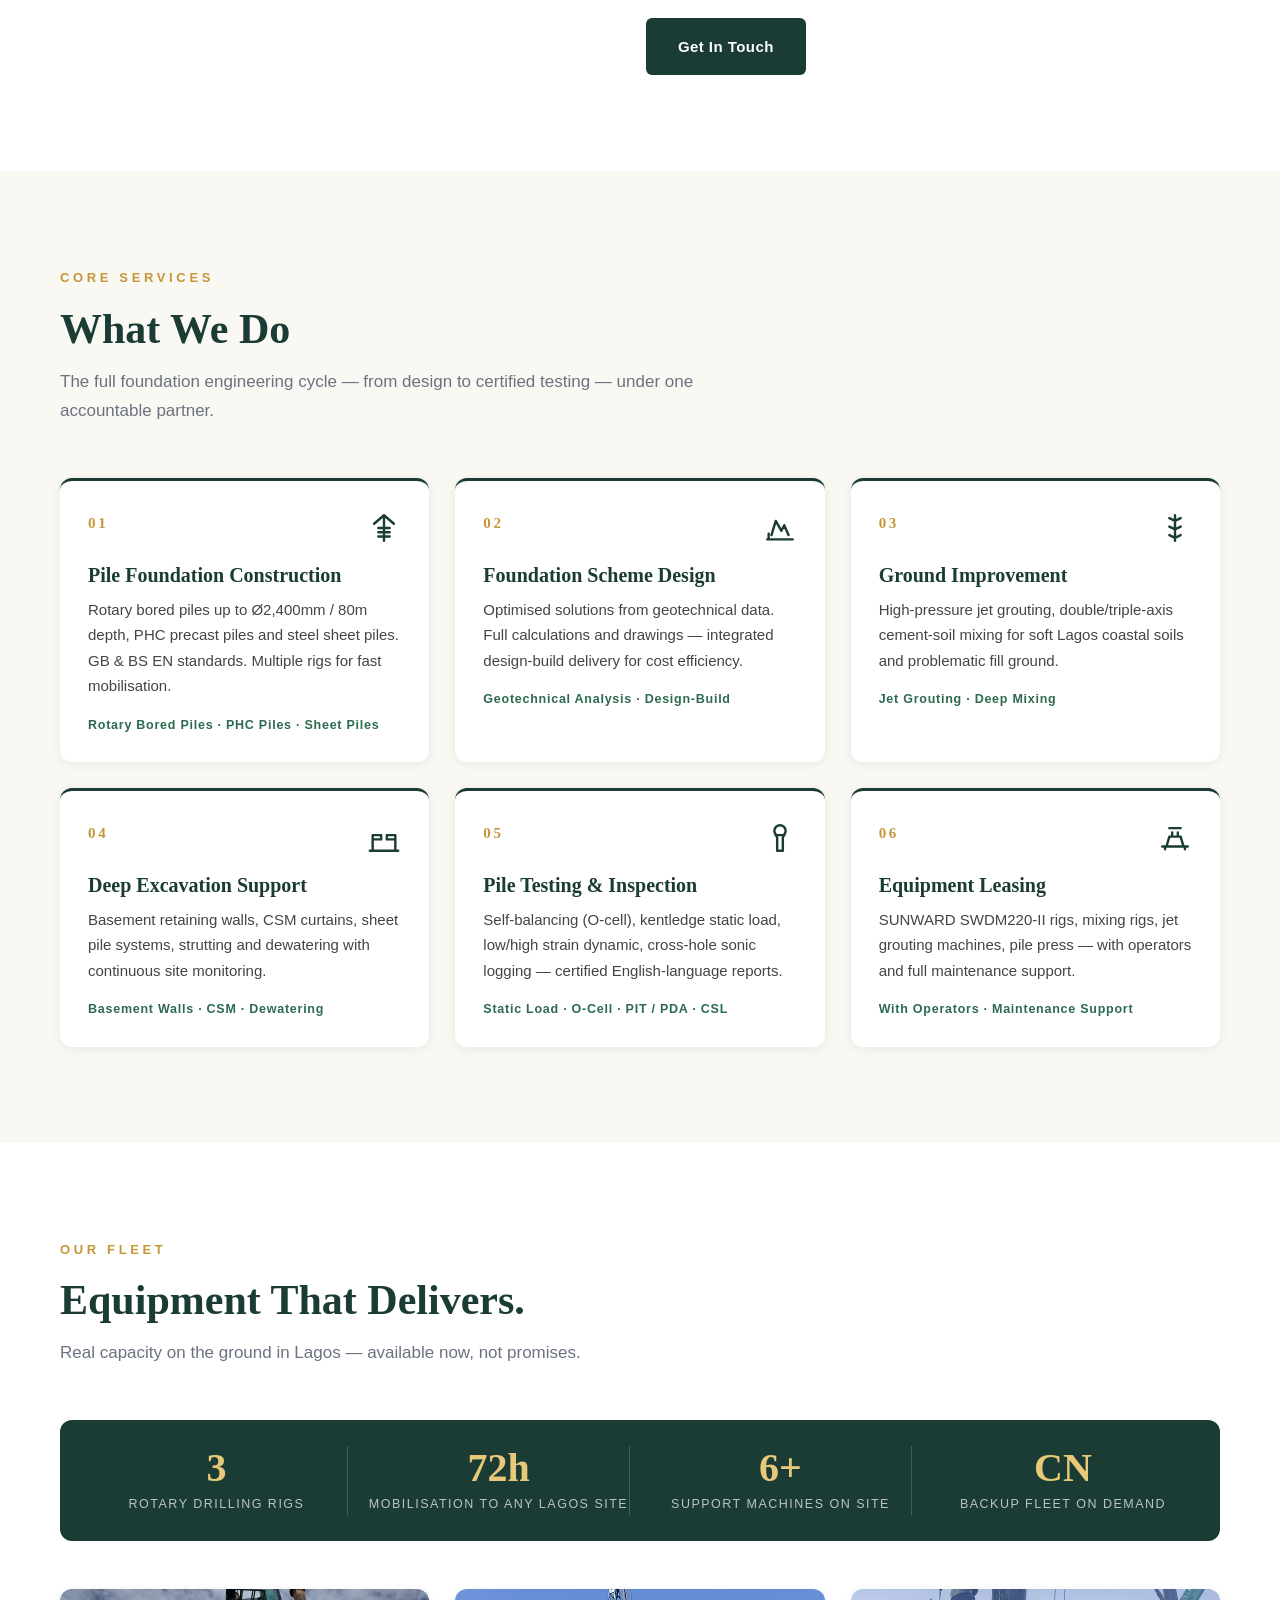
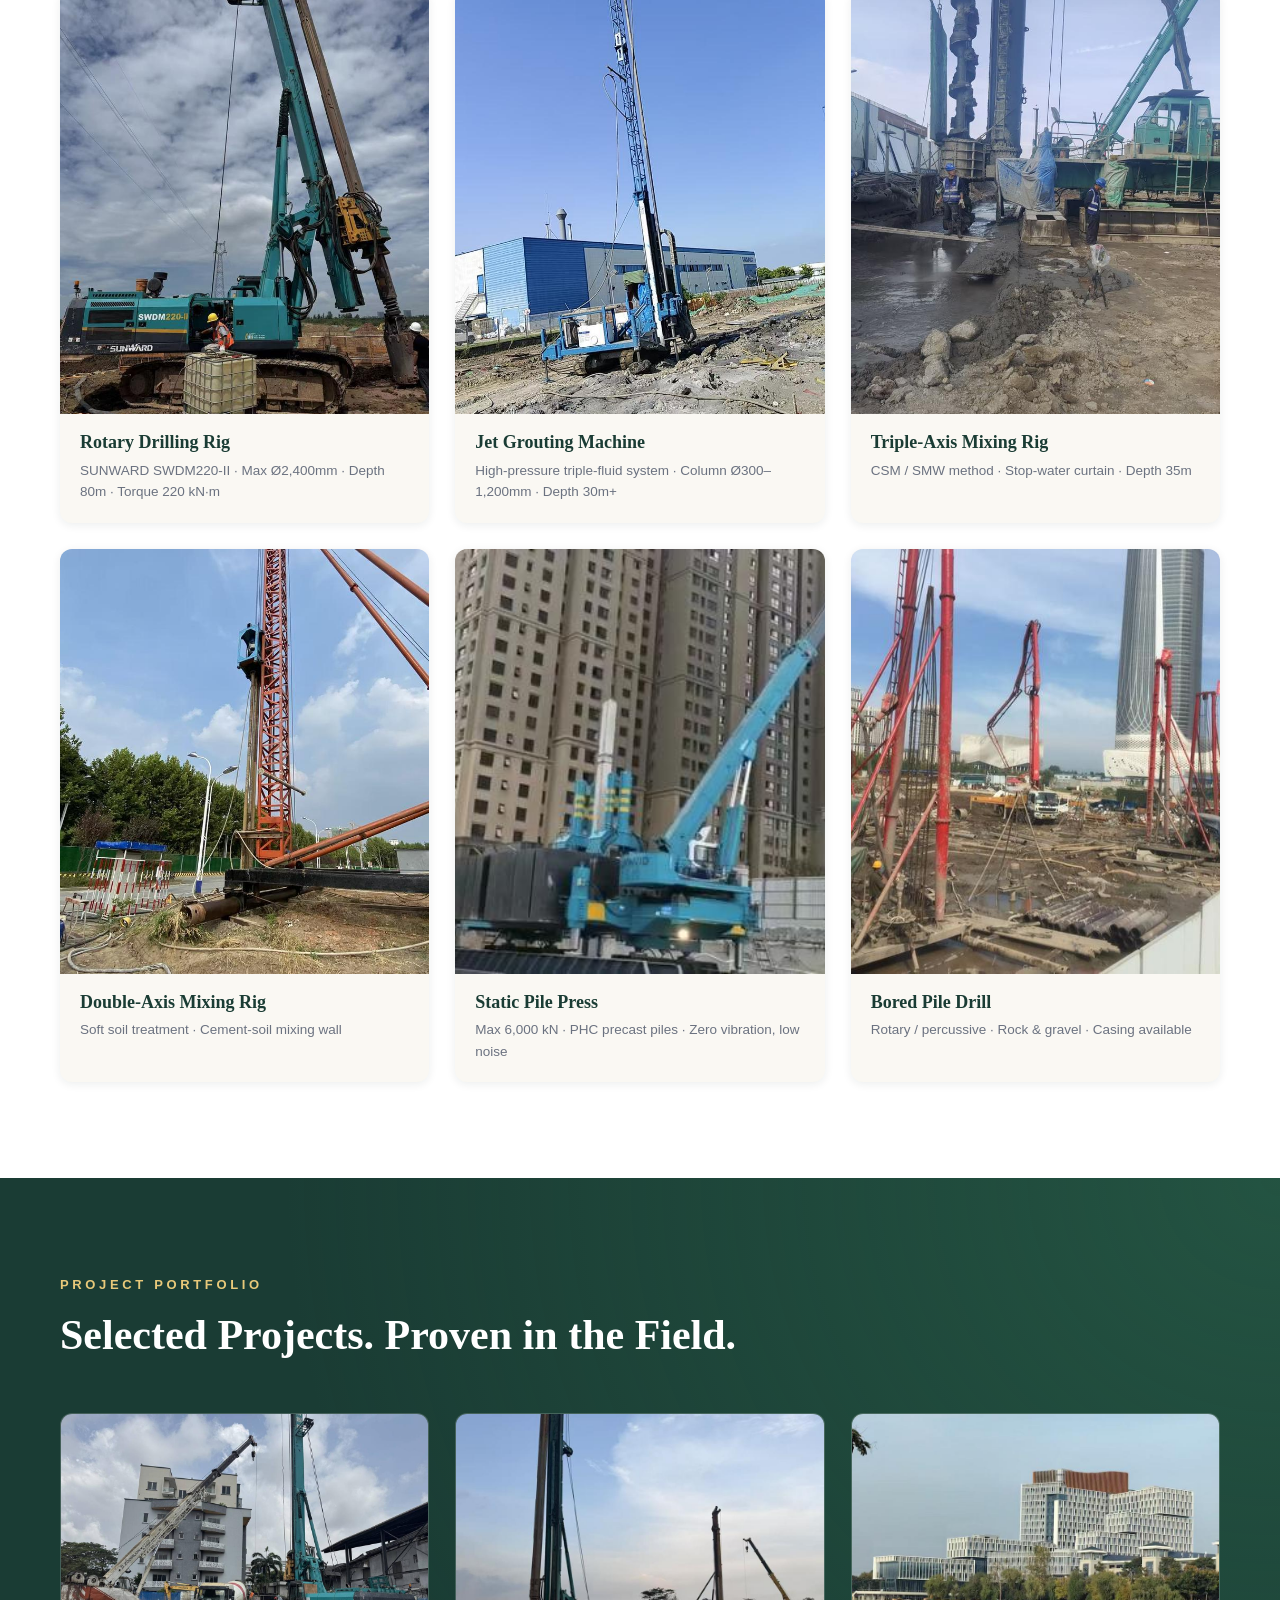
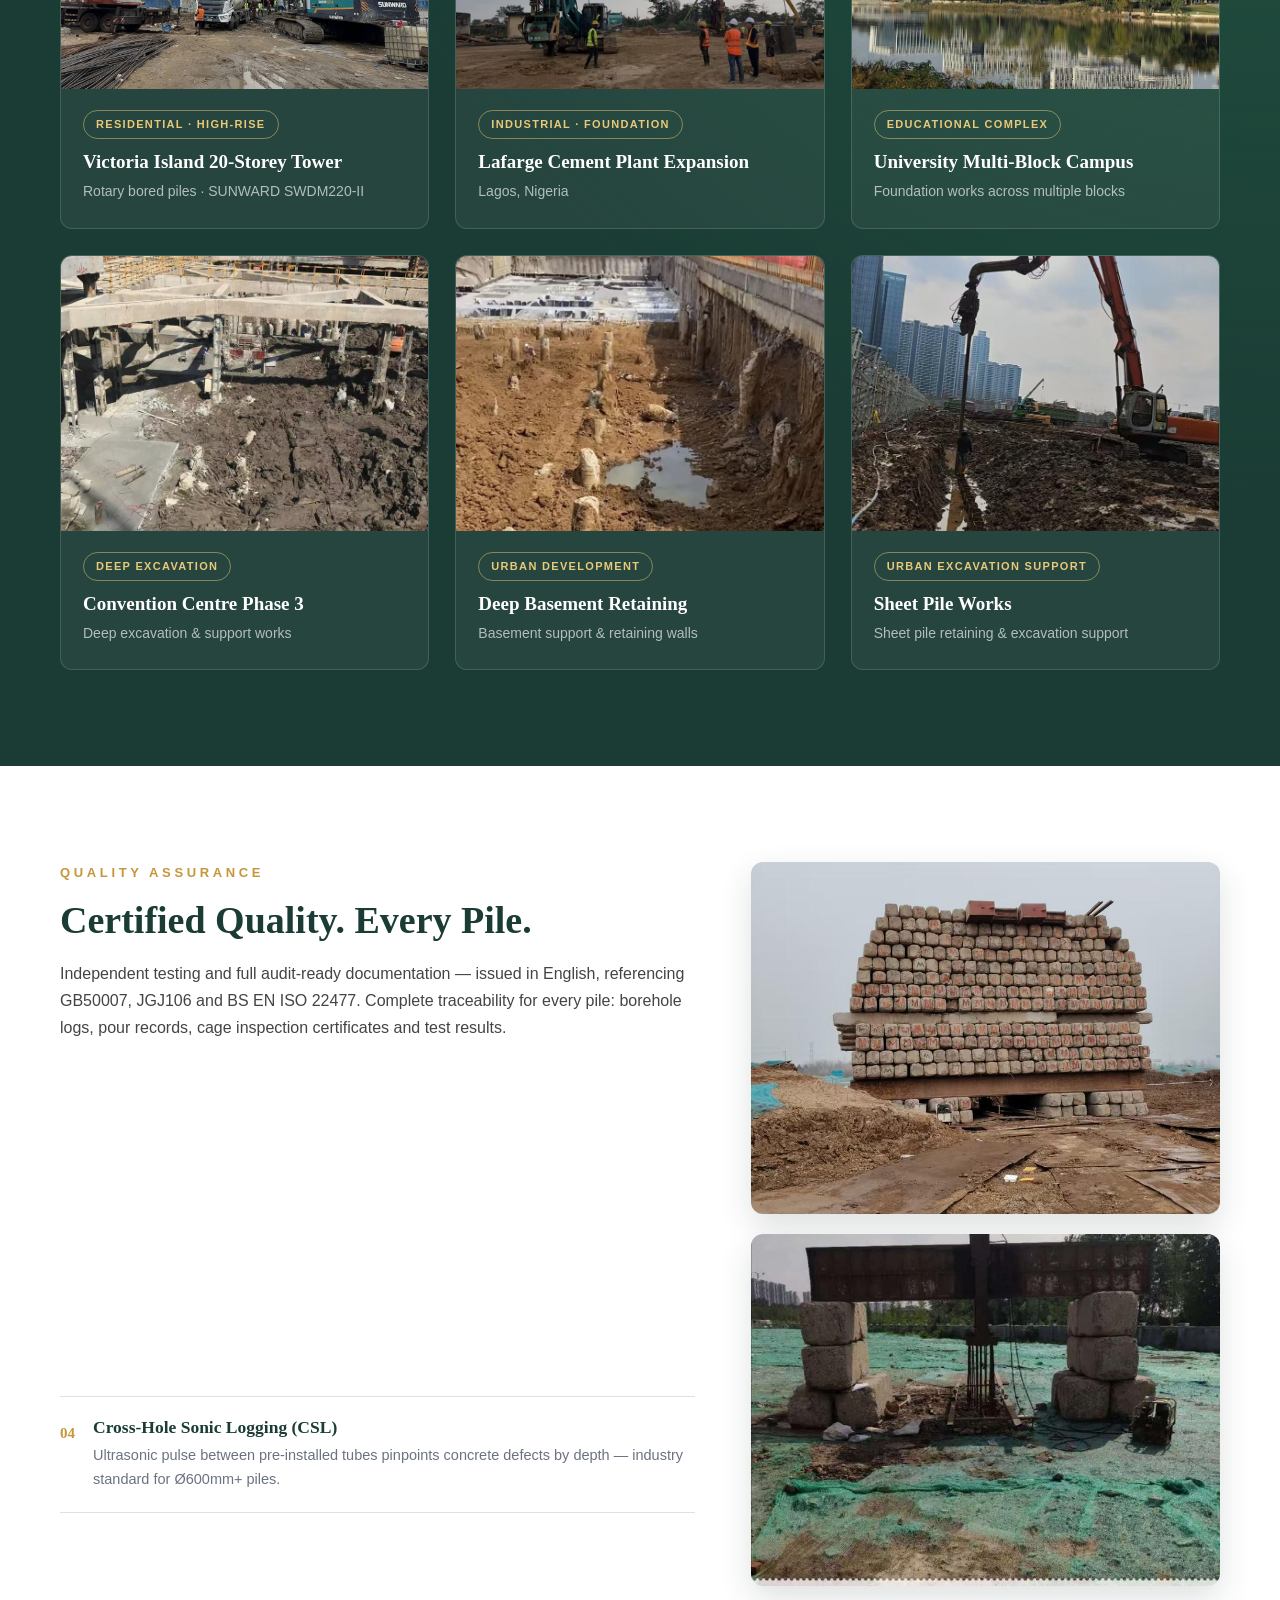
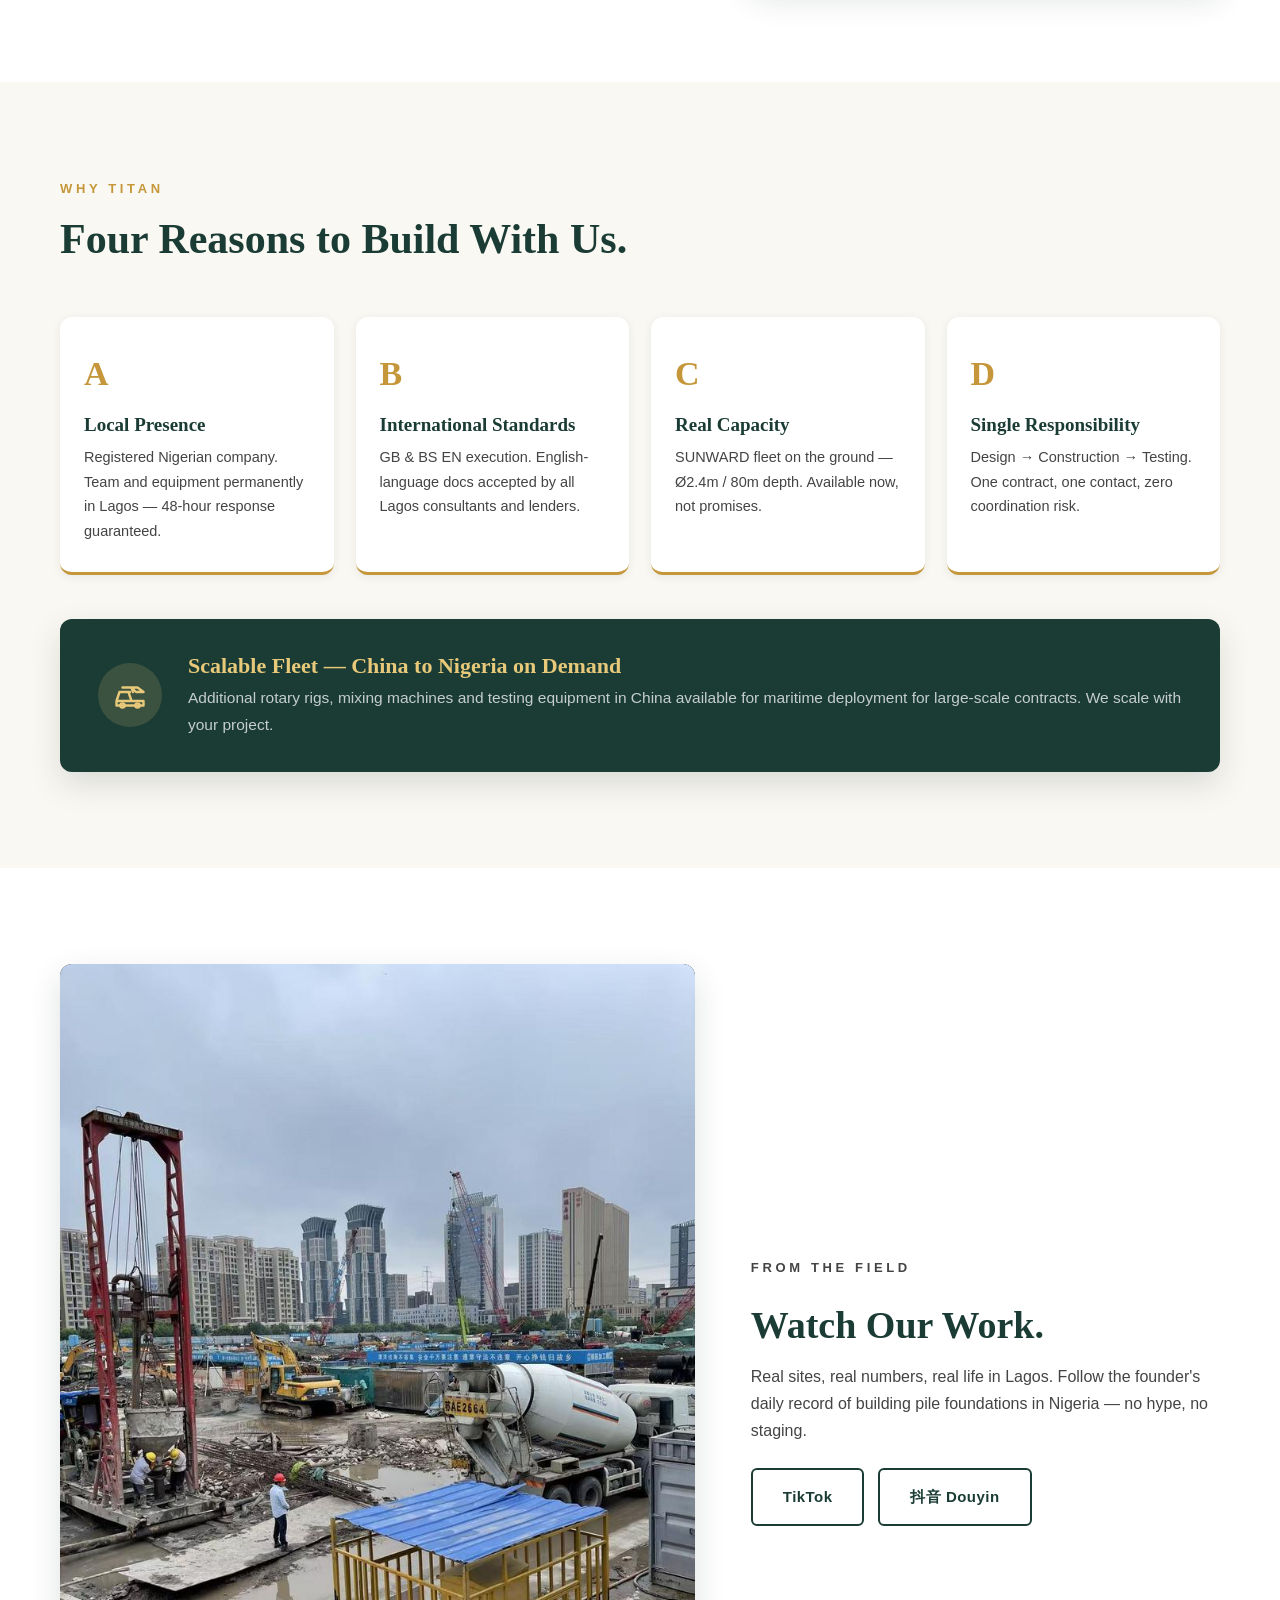
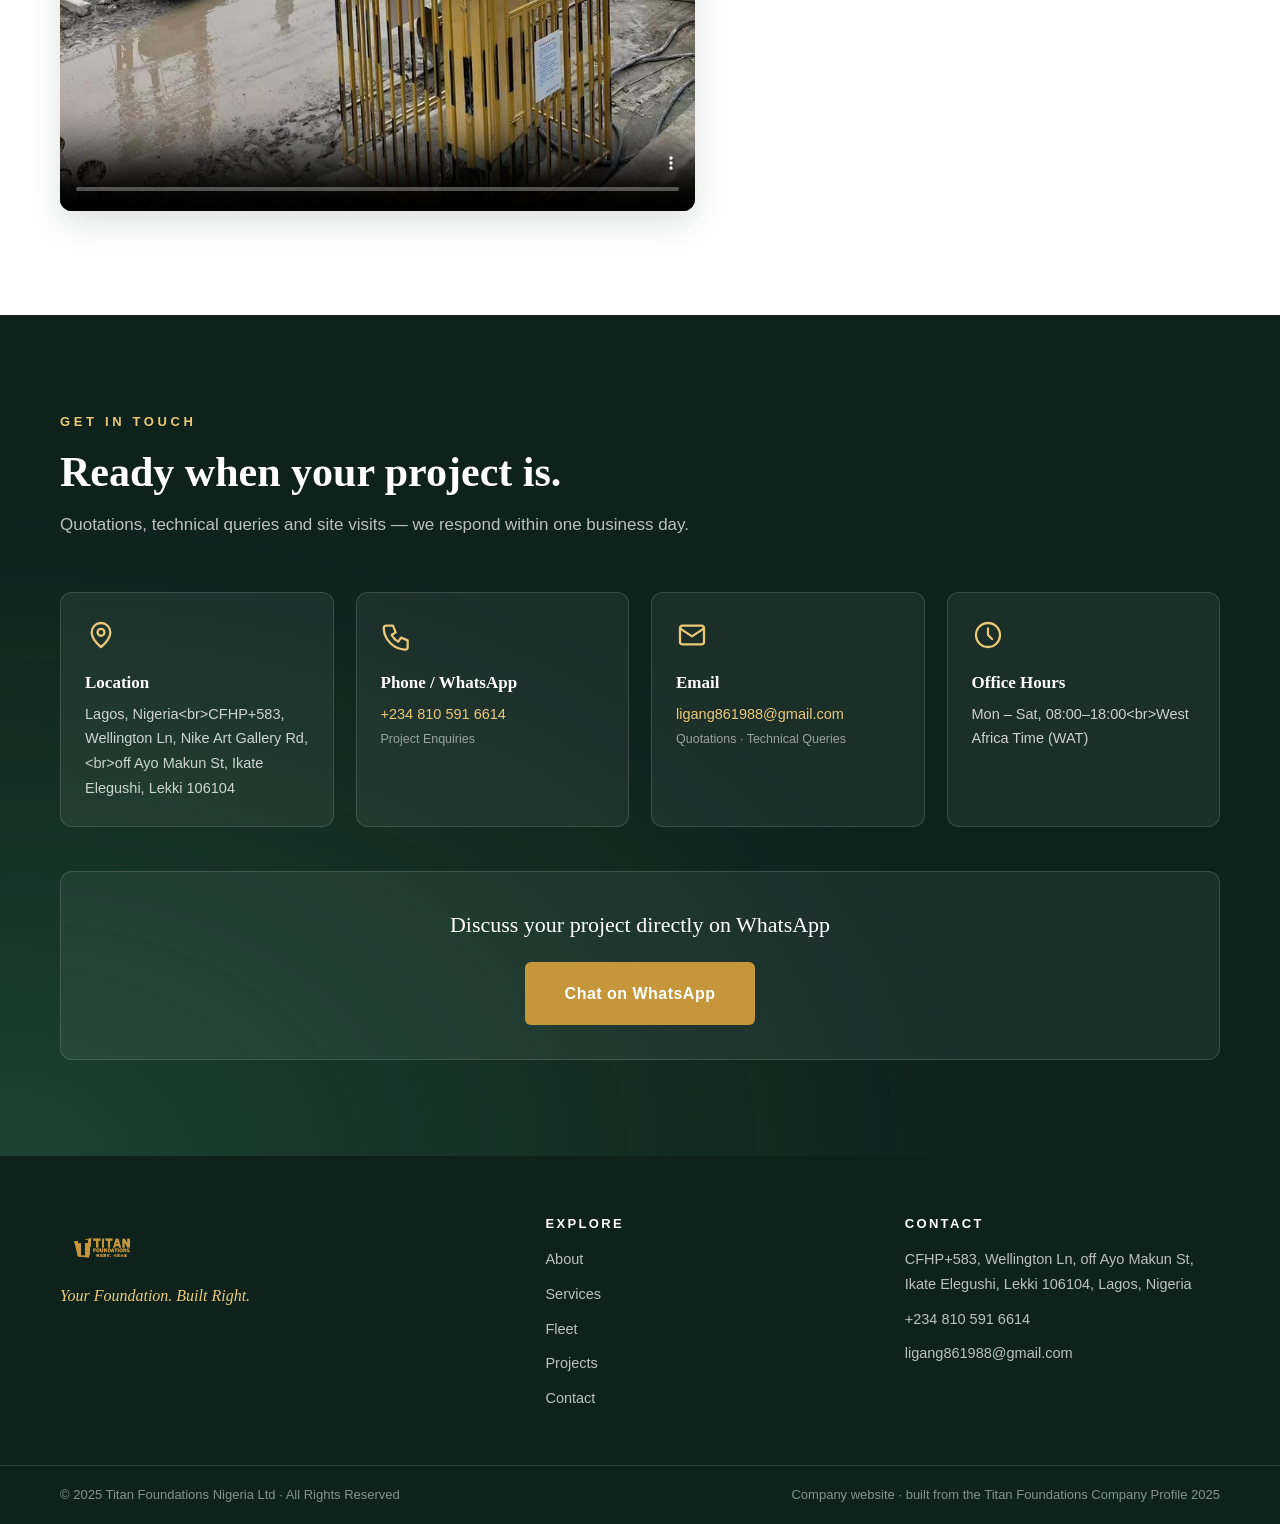
==== commit a05e35d0: "Update contact info: own phone/WhatsApp, email, Lekki address; social links point to platform homepa" ====
--- a/index.html
+++ b/index.html
@@ -5,6 +5,69 @@
 <meta name="viewport" content="width=device-width, initial-scale=1">
 <title>Titan Foundations — Your Foundation. Built Right. | Lagos, Nigeria</title>
 <meta name="description" content="Titan Foundations — specialist pile foundation engineering and ground improvement in Lagos, Nigeria. Rotary bored piles to Ø2.4m / 80m, PHC & sheet piles, jet grouting, deep excavation support, pile testing and equipment leasing.">
+<link rel="canonical" href="https://YOUR-DOMAIN/">
+<meta property="og:type" content="website">
+<meta property="og:site_name" content="Titan Foundations">
+<meta property="og:title" content="Titan Foundations — Your Foundation. Built Right.">
+<meta property="og:description" content="Specialist pile foundation engineering and ground improvement in Lagos, Nigeria. Rotary bored piles to Ø2.4m / 80m, pile testing and equipment leasing.">
+<meta property="og:url" content="https://YOUR-DOMAIN/">
+<meta property="og:image" content="https://YOUR-DOMAIN/assets/img/hero.jpg">
+<meta property="og:locale" content="en_NG">
+<meta property="og:locale:alternate" content="zh_CN">
+<meta name="twitter:card" content="summary_large_image">
+<meta name="twitter:title" content="Titan Foundations — Your Foundation. Built Right.">
+<meta name="twitter:description" content="Specialist pile foundation engineering and ground improvement in Lagos, Nigeria.">
+<meta name="twitter:image" content="https://YOUR-DOMAIN/assets/img/hero.jpg">
+<script type="application/ld+json">
+{
+  "@context": "https://schema.org",
+  "@type": "GeneralContractor",
+  "name": "Titan Foundations Nigeria Ltd",
+  "alternateName": "Titan Foundations",
+  "url": "https://YOUR-DOMAIN/",
+  "logo": "https://YOUR-DOMAIN/assets/img/logo.png",
+  "image": "https://YOUR-DOMAIN/assets/img/hero.jpg",
+  "description": "Specialist pile foundation engineering and ground improvement services for demanding developments in Lagos, Nigeria. Rotary bored piles, PHC and sheet piles, jet grouting, deep excavation support, pile testing and equipment leasing.",
+  "email": "ligang861988@gmail.com",
+  "telephone": "+2348105916614",
+  "address": {
+    "@type": "PostalAddress",
+    "streetAddress": "CFHP+583, Wellington Lane, Nike Art Gallery Road, off Ayo Makun Street, Ikate Elegushi",
+    "addressLocality": "Lekki, Lagos",
+    "postalCode": "106104",
+    "addressCountry": "NG"
+  },
+  "geo": {
+    "@type": "GeoCoordinates",
+    "latitude": 6.436,
+    "longitude": 3.464
+  },
+  "openingHoursSpecification": [
+    {
+      "@type": "OpeningHoursSpecification",
+      "dayOfWeek": ["Monday", "Tuesday", "Wednesday", "Thursday", "Friday", "Saturday"],
+      "opens": "08:00",
+      "closes": "18:00"
+    }
+  ],
+  "areaServed": { "@type": "Country", "name": "Nigeria" },
+  "priceRange": "$$",
+  "contactPoint": {
+    "@type": "ContactPoint",
+    "telephone": "+2348105916614",
+    "contactType": "sales",
+    "availableLanguage": ["English", "Chinese"]
+  },
+  "knowsAbout": [
+    "Pile foundation construction",
+    "Rotary bored piles",
+    "Ground improvement",
+    "Jet grouting",
+    "Deep excavation support",
+    "Pile testing and inspection"
+  ]
+}
+</script>
 <link rel="icon" href="data:image/svg+xml,%3Csvg xmlns='http://www.w3.org/2000/svg' viewBox='0 0 64 64'%3E%3Crect width='64' height='64' rx='12' fill='%231A3C34'/%3E%3Cpath d='M16 18h32v8h-12v20h-8V26H16z' fill='%23C5973A'/%3E%3C/svg%3E">
 <link rel="stylesheet" href="assets/css/style.css">
 <script>document.documentElement.classList.add("js");</script>
@@ -405,8 +468,9 @@
         <h2 data-i18n="field.title">Watch Our Work.</h2>
         <p data-i18n="field.p">Real sites, real numbers, real life in Lagos. Follow the founder&rsquo;s daily record of building pile foundations in Nigeria &mdash; no hype, no staging.</p>
         <div class="field-links">
-          <a class="btn btn-outline-dark" href="#" target="_blank" rel="noopener" data-i18n="field.tiktok">TikTok</a>
-          <a class="btn btn-outline-dark" href="#" target="_blank" rel="noopener" data-i18n="field.douyin">抖音 Douyin</a>
+          <!-- TODO: 拿到真实主页链接后替换下面两个 href -->
+          <a class="btn btn-outline-dark" href="https://www.tiktok.com/" target="_blank" rel="noopener" data-i18n="field.tiktok">TikTok</a>
+          <a class="btn btn-outline-dark" href="https://www.douyin.com/" target="_blank" rel="noopener" data-i18n="field.douyin">抖音 Douyin</a>
         </div>
       </div>
     </div>
@@ -425,17 +489,17 @@
         <div class="contact-card reveal">
           <svg class="contact-icon" viewBox="0 0 24 24" fill="none" stroke="currentColor" stroke-width="1.7" stroke-linecap="round" stroke-linejoin="round" aria-hidden="true"><path d="M12 21s-7-5.3-7-11a7 7 0 0 1 14 0c0 5.7-7 11-7 11z"/><circle cx="12" cy="10" r="2.6"/></svg>
           <h3 data-i18n="contact.c1.t">Location</h3>
-          <p data-i18n="contact.c1.d">Lagos, Nigeria<br>7 Sule Abuka Street, Lagos</p>
+          <p data-i18n="contact.c1.d">Lagos, Nigeria<br>CFHP+583, Wellington Ln, Nike Art Gallery Rd,<br>off Ayo Makun St, Ikate Elegushi, Lekki 106104</p>
         </div>
         <div class="contact-card reveal">
           <svg class="contact-icon" viewBox="0 0 24 24" fill="none" stroke="currentColor" stroke-width="1.7" stroke-linecap="round" stroke-linejoin="round" aria-hidden="true"><path d="M4 5h5l2 5-3 2a12 12 0 0 0 5 5l2-3 5 2v5a2 2 0 0 1-2 2A17 17 0 0 1 2 7a2 2 0 0 1 2-2z"/></svg>
           <h3 data-i18n="contact.c2.t">Phone / WhatsApp</h3>
-          <p><a href="https://wa.me/2349065625157" target="_blank" rel="noopener">+234 906 562 5157</a><br><span class="contact-sub" data-i18n="contact.c2.sub">Peter Zhang &middot; Project Enquiries</span></p>
+          <p><a href="https://wa.me/2348105916614" target="_blank" rel="noopener">+234 810 591 6614</a><br><span class="contact-sub" data-i18n="contact.c2.sub">Project Enquiries</span></p>
         </div>
         <div class="contact-card reveal">
           <svg class="contact-icon" viewBox="0 0 24 24" fill="none" stroke="currentColor" stroke-width="1.7" stroke-linecap="round" stroke-linejoin="round" aria-hidden="true"><rect x="3" y="5" width="18" height="14" rx="2"/><path d="M3 7l9 6 9-6"/></svg>
           <h3 data-i18n="contact.c3.t">Email</h3>
-          <p><a href="mailto:zhangzhenning5@gmail.com">zhangzhenning5@gmail.com</a><br><span class="contact-sub" data-i18n="contact.c3.sub">Quotations &middot; Technical Queries</span></p>
+          <p><a href="mailto:ligang861988@gmail.com">ligang861988@gmail.com</a><br><span class="contact-sub" data-i18n="contact.c3.sub">Quotations &middot; Technical Queries</span></p>
         </div>
         <div class="contact-card reveal">
           <svg class="contact-icon" viewBox="0 0 24 24" fill="none" stroke="currentColor" stroke-width="1.7" stroke-linecap="round" stroke-linejoin="round" aria-hidden="true"><circle cx="12" cy="12" r="9"/><path d="M12 7v5l3 3"/></svg>
@@ -446,7 +510,7 @@
 
       <div class="contact-cta reveal">
         <p class="contact-cta-lead" data-i18n="contact.cta.lead">Discuss your project directly on WhatsApp</p>
-        <a class="btn btn-gold btn-lg" href="https://wa.me/2349065625157?text=Hello%20Titan%20Foundations%2C%20I%20would%20like%20to%20enquire%20about%20a%20project." target="_blank" rel="noopener" data-i18n="contact.cta.btn">Chat on WhatsApp</a>
+        <a class="btn btn-gold btn-lg" href="https://wa.me/2348105916614?text=Hello%20Titan%20Foundations%2C%20I%20would%20like%20to%20enquire%20about%20a%20project." target="_blank" rel="noopener" data-i18n="contact.cta.btn">Chat on WhatsApp</a>
       </div>
     </div>
   </section>
@@ -469,9 +533,9 @@
     </div>
     <div class="footer-col">
       <h3 data-i18n="footer.contact">Contact</h3>
-      <p>7 Sule Abuka Street, Lagos, Nigeria</p>
-      <p><a href="tel:+2349065625157">+234 906 562 5157</a></p>
-      <p><a href="mailto:zhangzhenning5@gmail.com">zhangzhenning5@gmail.com</a></p>
+      <p>CFHP+583, Wellington Ln, off Ayo Makun St, Ikate Elegushi, Lekki 106104, Lagos, Nigeria</p>
+      <p><a href="tel:+2348105916614">+234 810 591 6614</a></p>
+      <p><a href="mailto:ligang861988@gmail.com">ligang861988@gmail.com</a></p>
     </div>
   </div>
   <div class="footer-bottom">
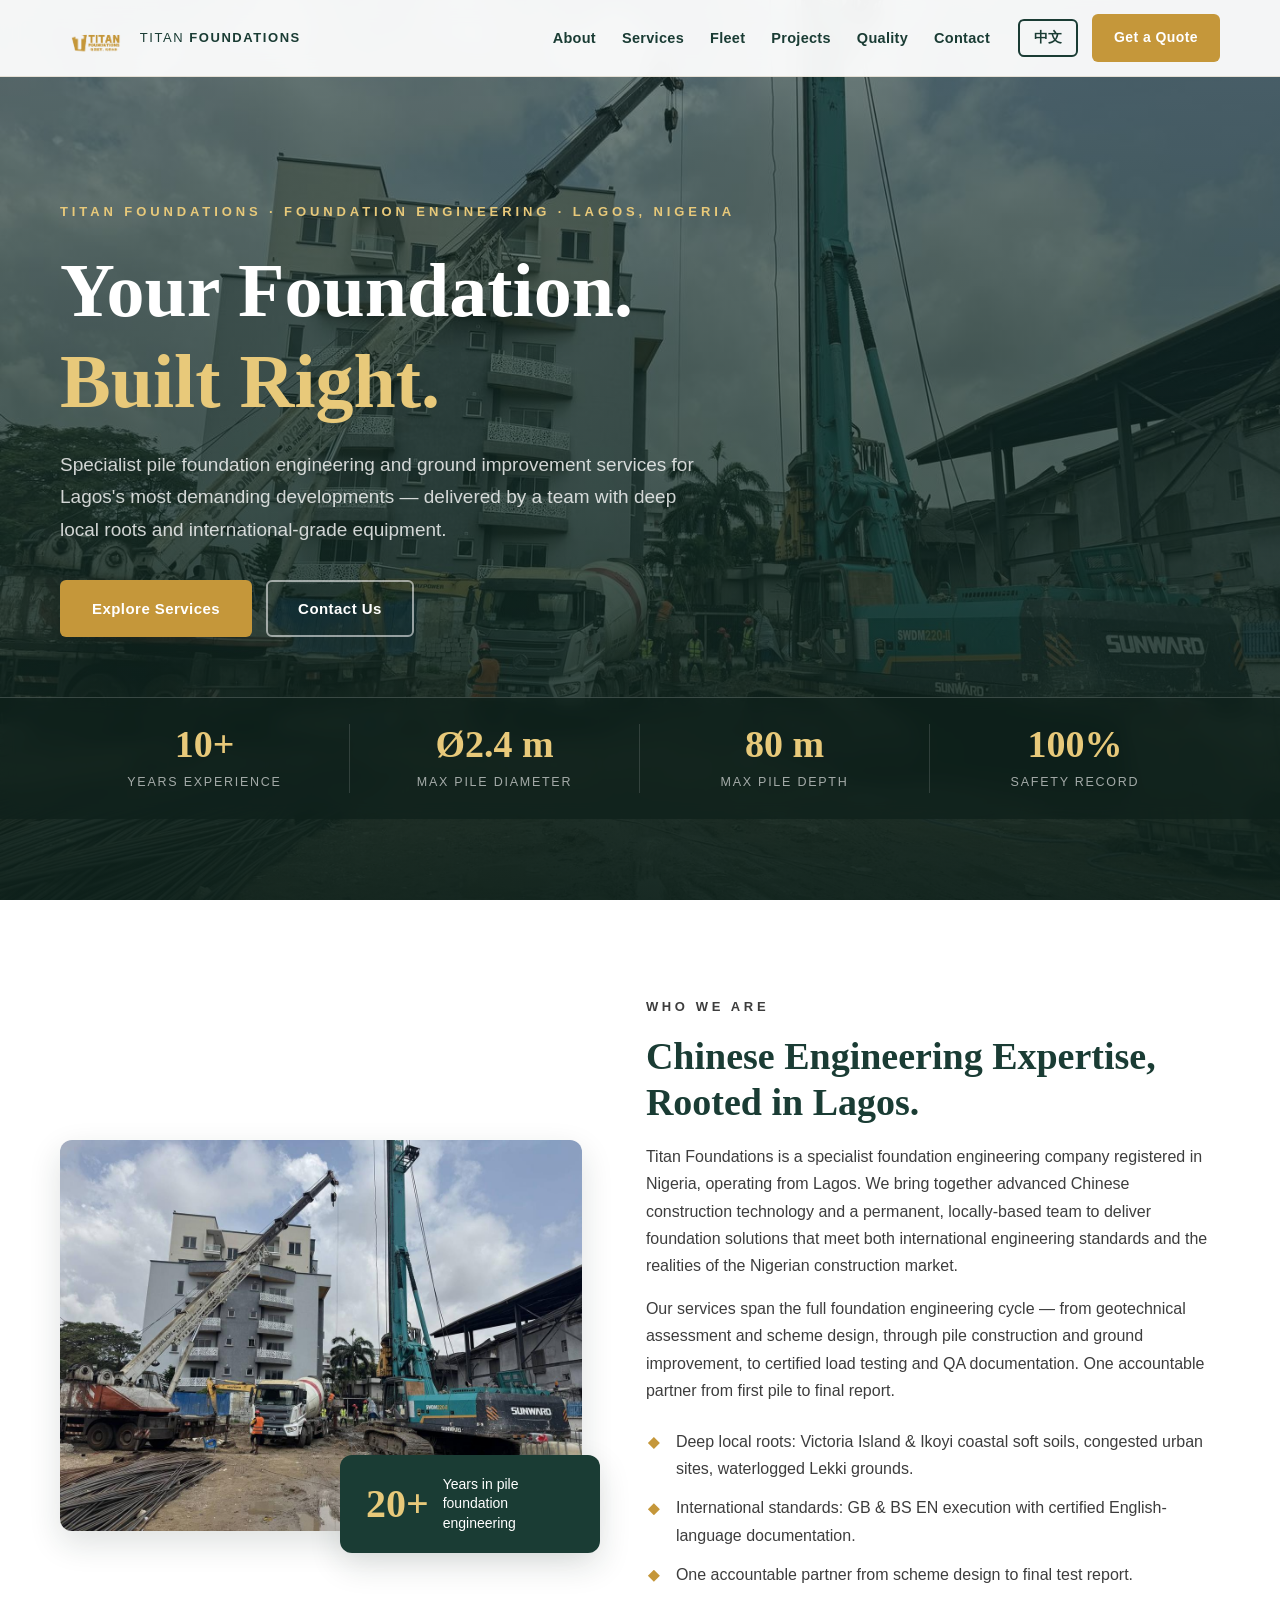
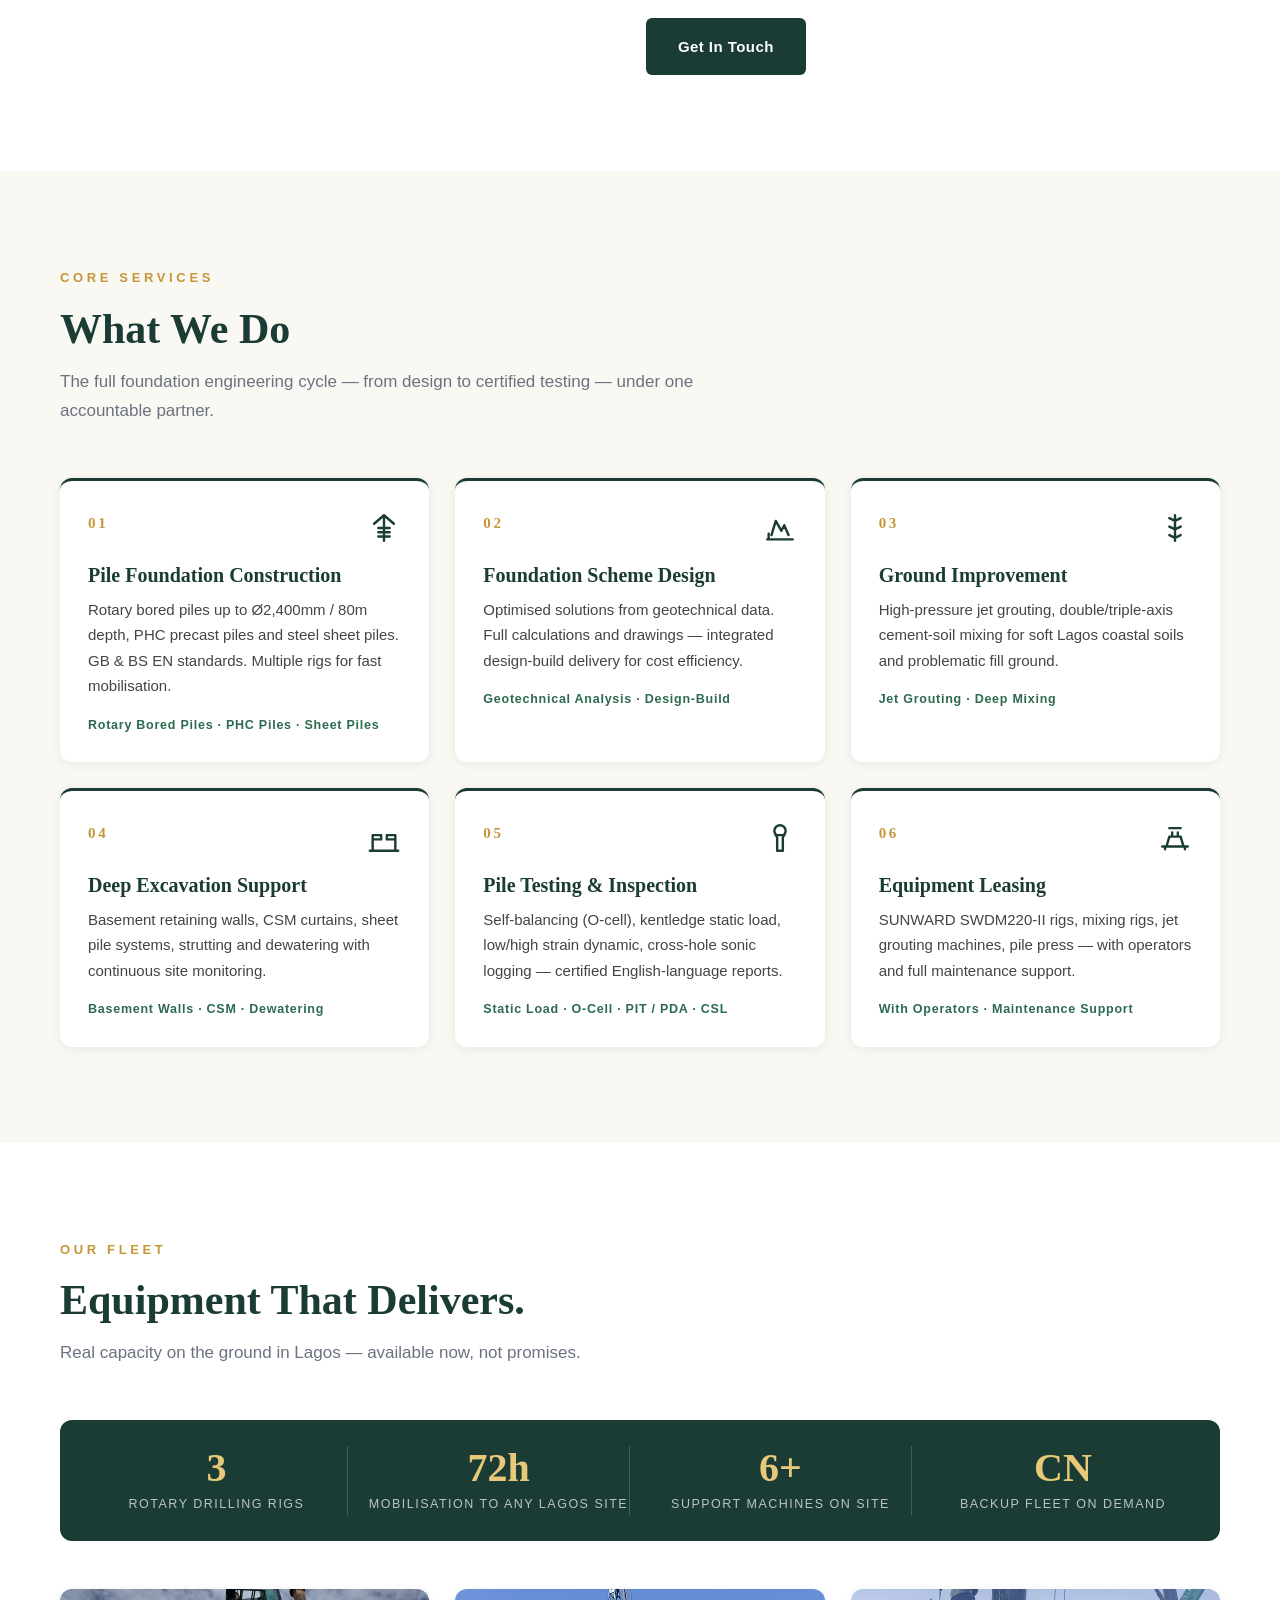
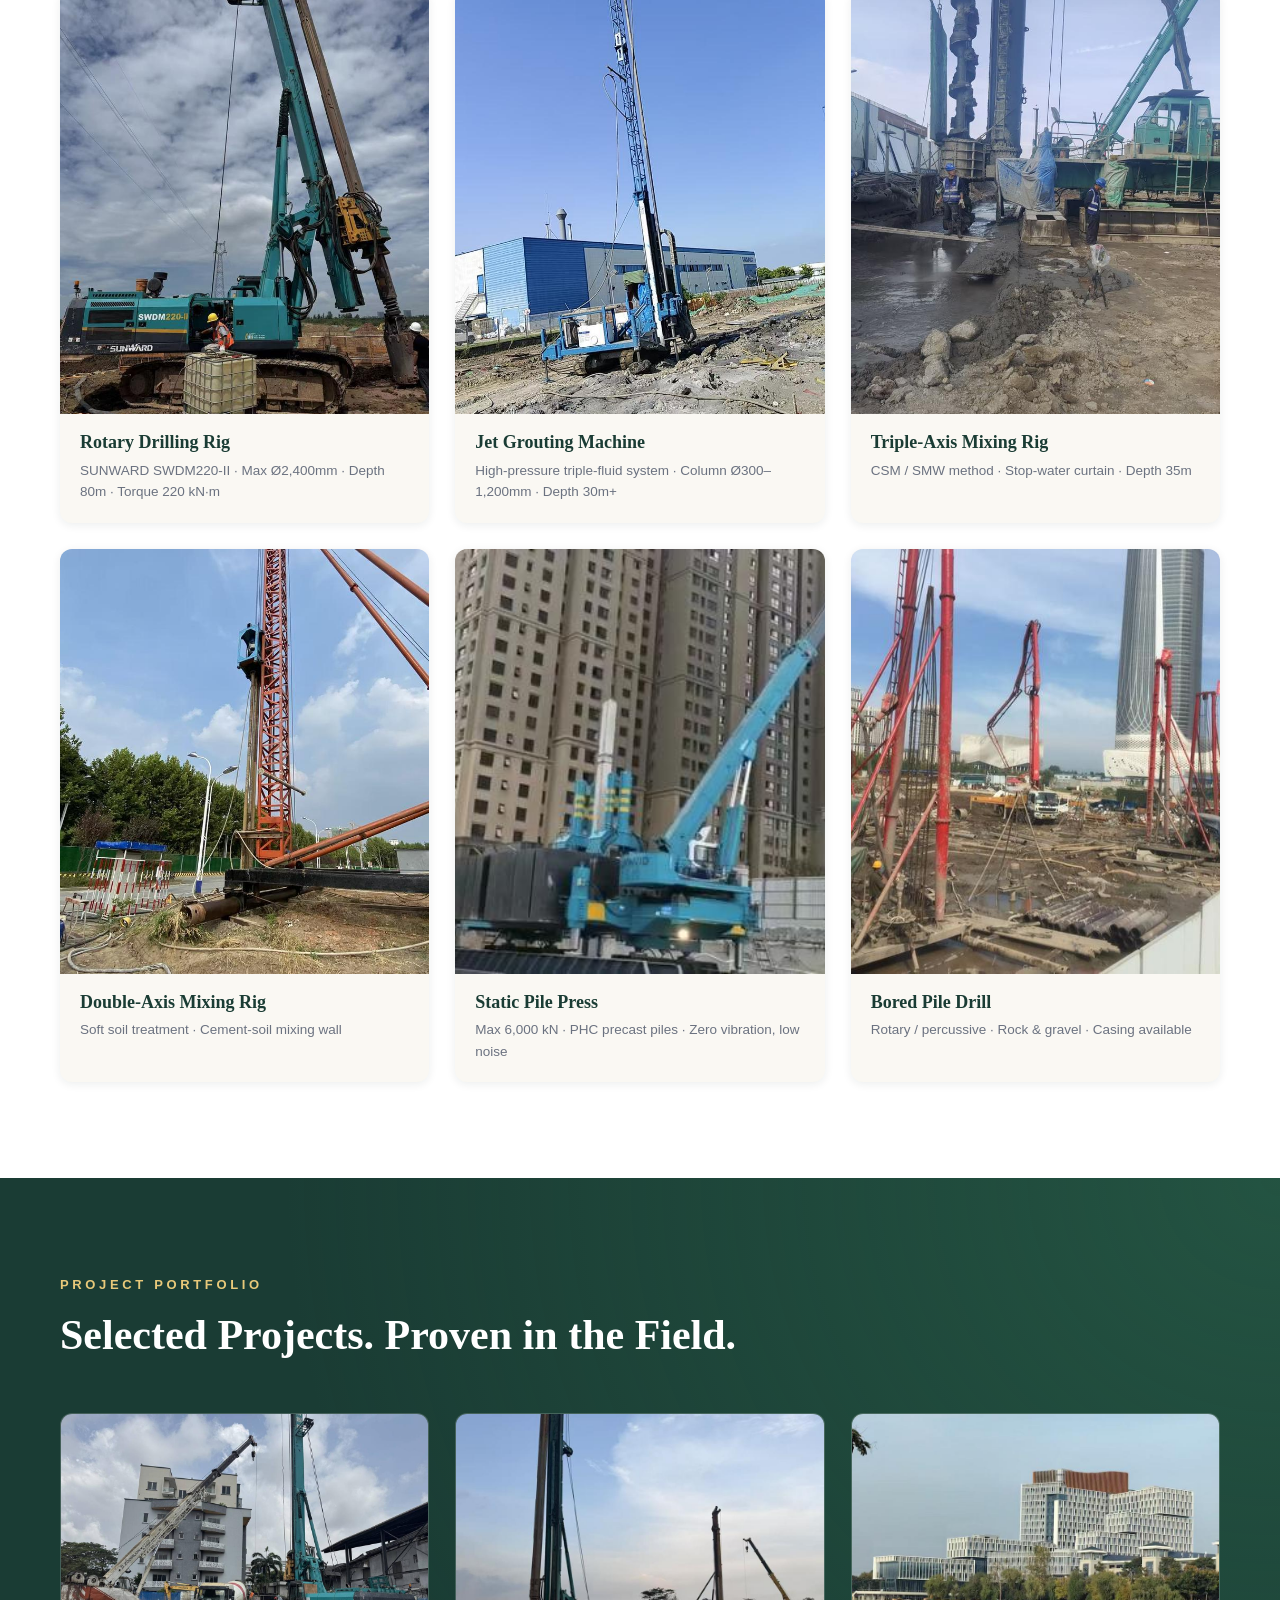
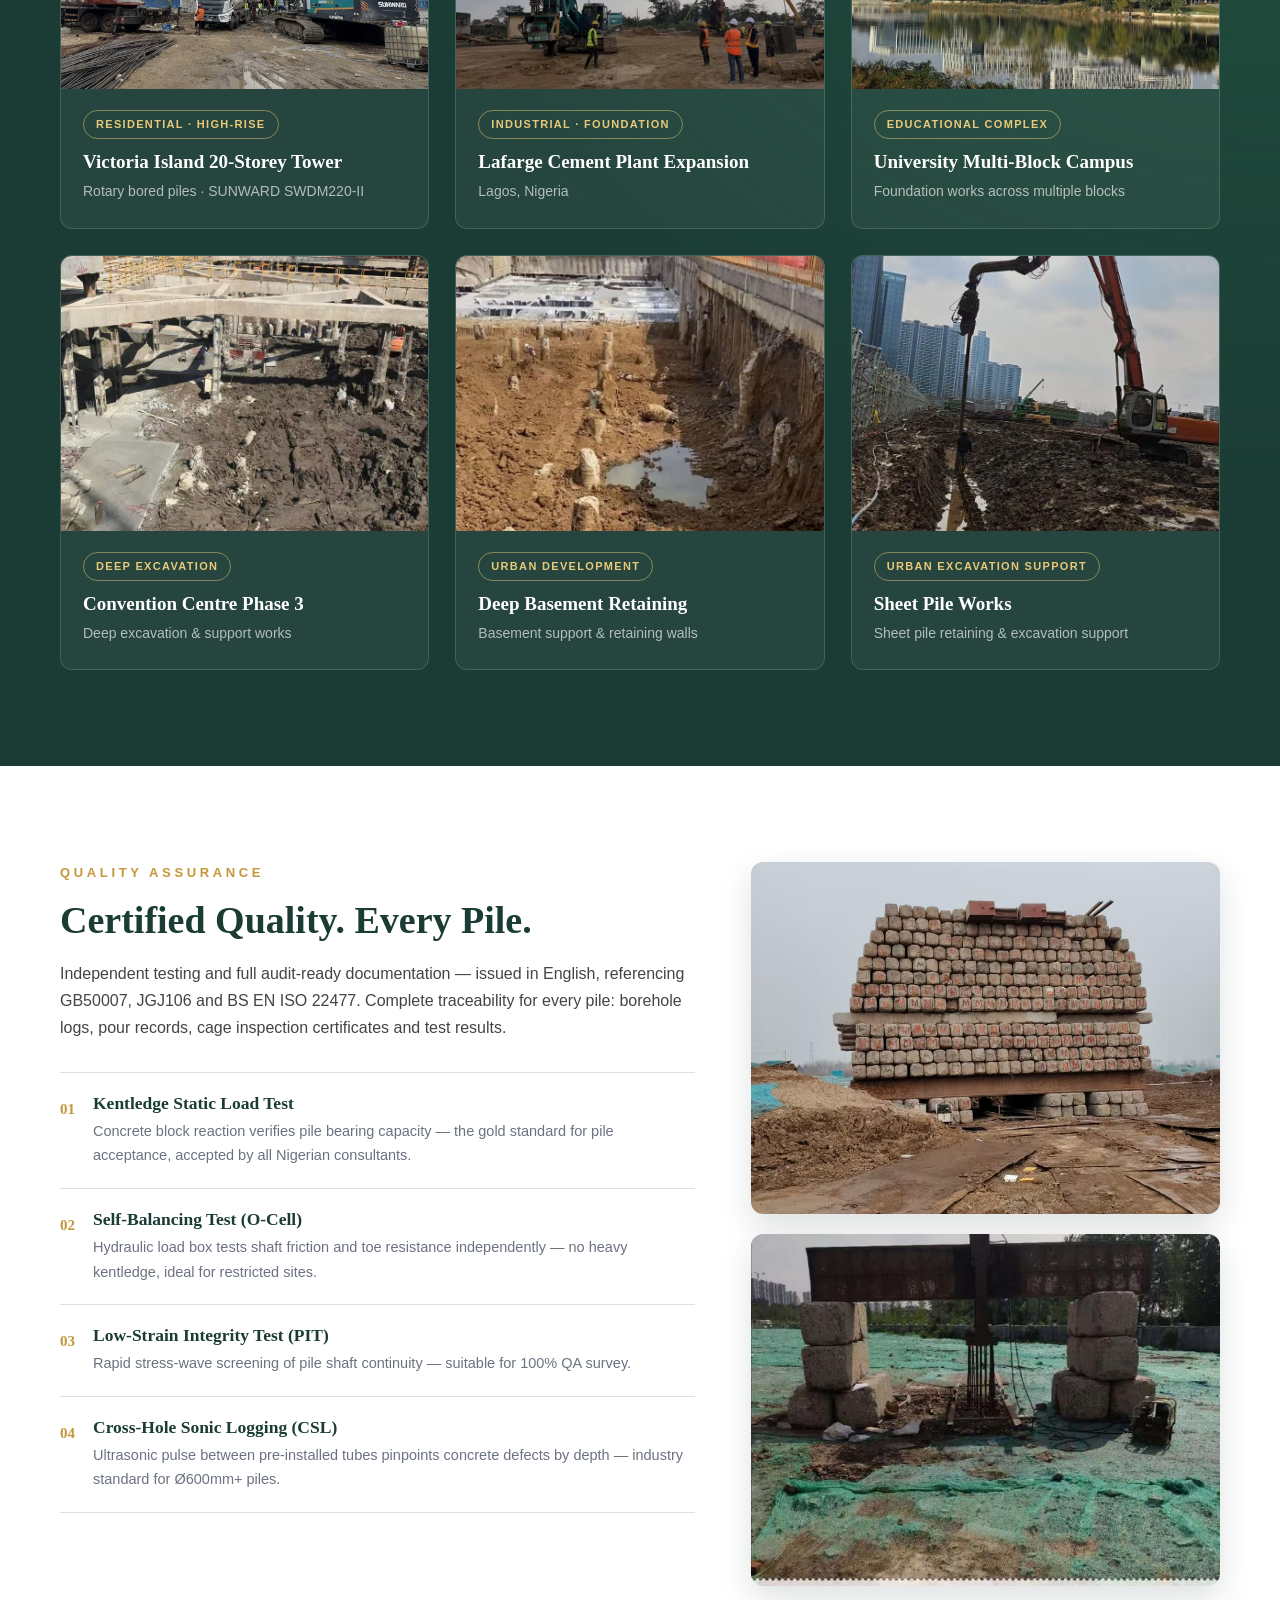
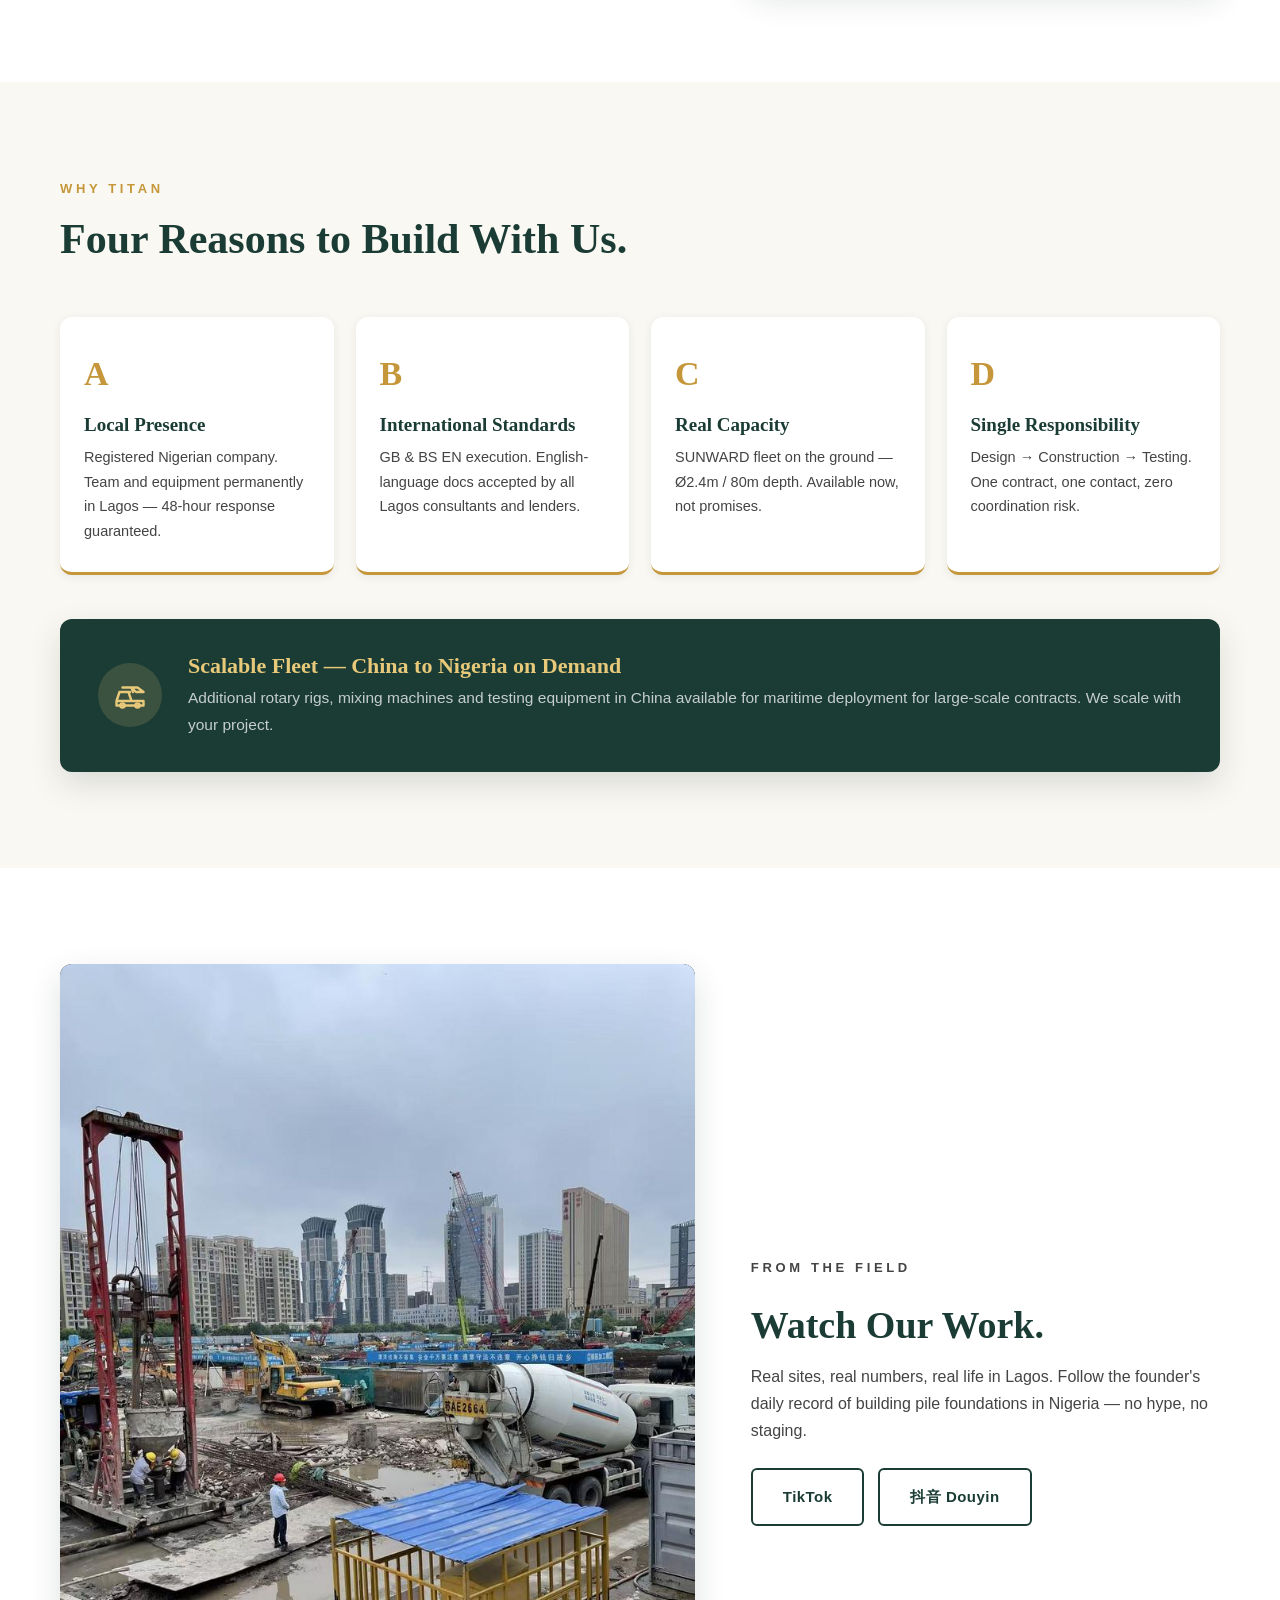
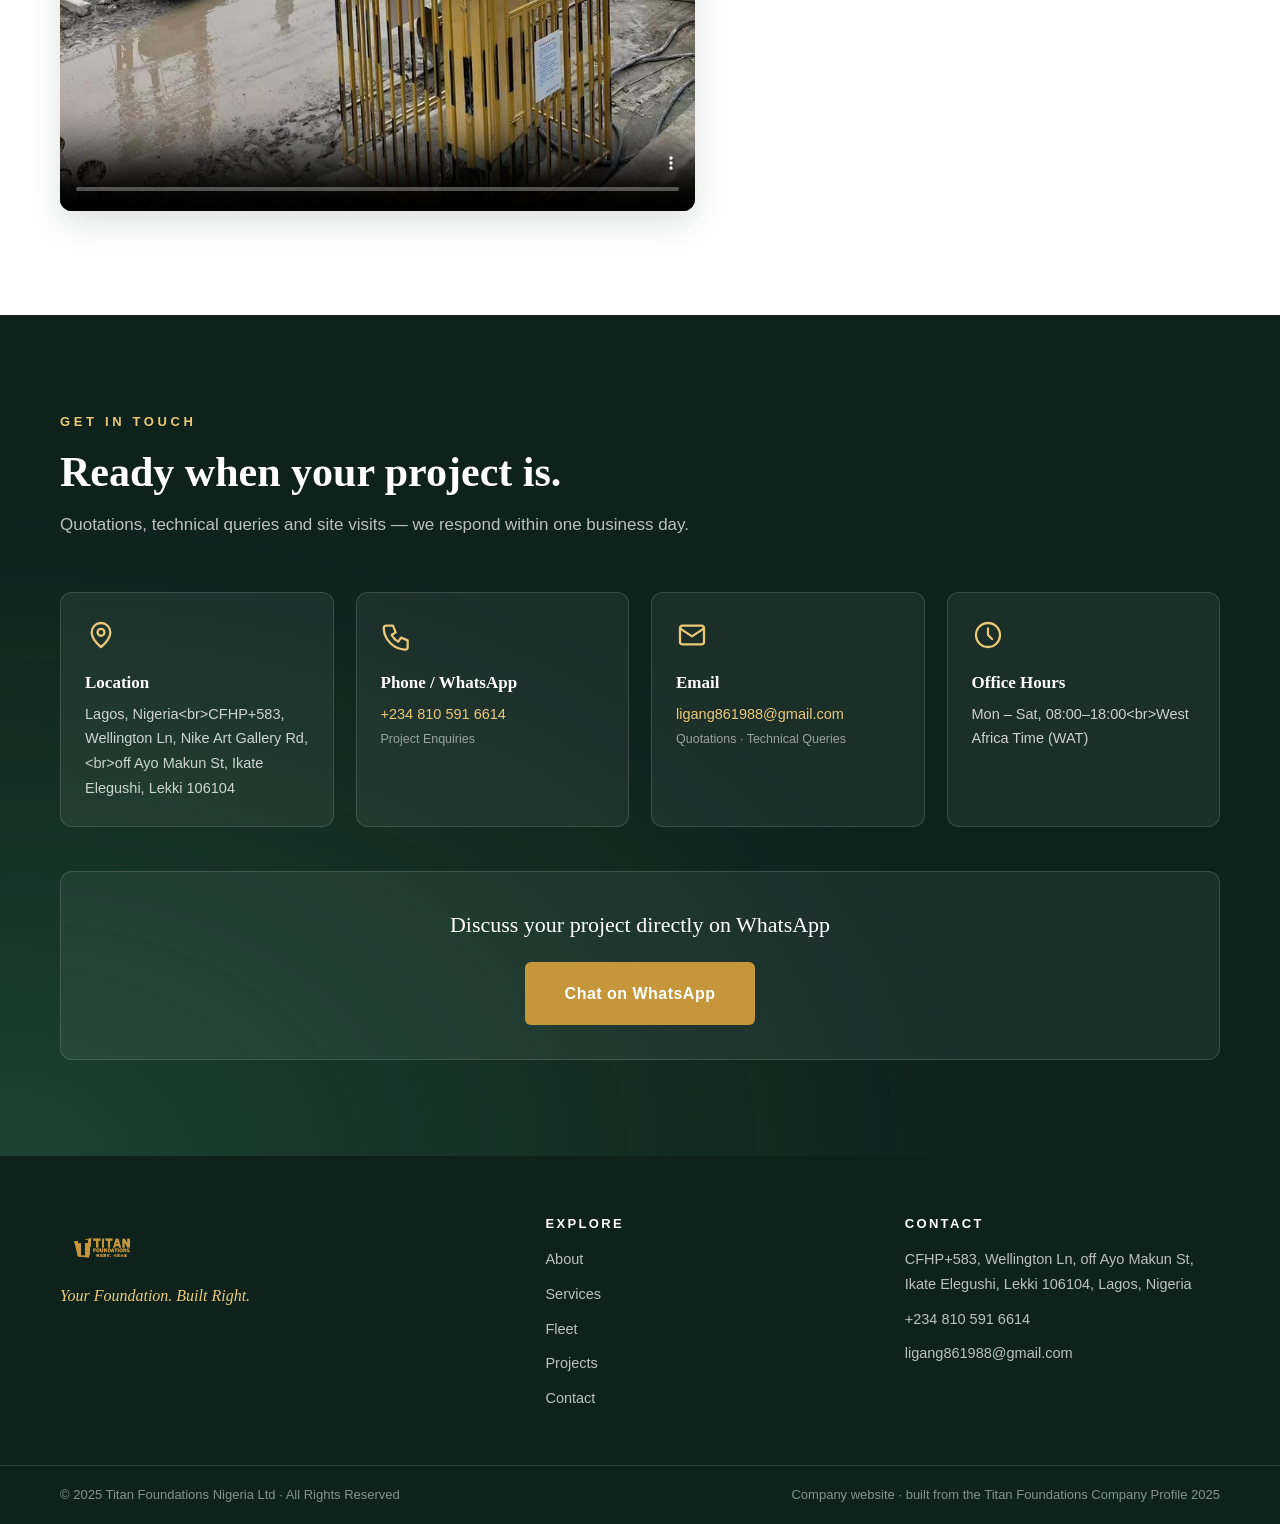
==== commit c373d314: "Set production URL to GitHub Pages; update sitemap, robots and metadata" ====
--- a/index.html
+++ b/index.html
@@ -5,28 +5,28 @@
 <meta name="viewport" content="width=device-width, initial-scale=1">
 <title>Titan Foundations — Your Foundation. Built Right. | Lagos, Nigeria</title>
 <meta name="description" content="Titan Foundations — specialist pile foundation engineering and ground improvement in Lagos, Nigeria. Rotary bored piles to Ø2.4m / 80m, PHC & sheet piles, jet grouting, deep excavation support, pile testing and equipment leasing.">
-<link rel="canonical" href="https://YOUR-DOMAIN/">
+<link rel="canonical" href="https://ligang861988-ctrl.github.io/titan-foundations-website/">
 <meta property="og:type" content="website">
 <meta property="og:site_name" content="Titan Foundations">
 <meta property="og:title" content="Titan Foundations — Your Foundation. Built Right.">
 <meta property="og:description" content="Specialist pile foundation engineering and ground improvement in Lagos, Nigeria. Rotary bored piles to Ø2.4m / 80m, pile testing and equipment leasing.">
-<meta property="og:url" content="https://YOUR-DOMAIN/">
-<meta property="og:image" content="https://YOUR-DOMAIN/assets/img/hero.jpg">
+<meta property="og:url" content="https://ligang861988-ctrl.github.io/titan-foundations-website/">
+<meta property="og:image" content="https://ligang861988-ctrl.github.io/titan-foundations-website/assets/img/hero.jpg">
 <meta property="og:locale" content="en_NG">
 <meta property="og:locale:alternate" content="zh_CN">
 <meta name="twitter:card" content="summary_large_image">
 <meta name="twitter:title" content="Titan Foundations — Your Foundation. Built Right.">
 <meta name="twitter:description" content="Specialist pile foundation engineering and ground improvement in Lagos, Nigeria.">
-<meta name="twitter:image" content="https://YOUR-DOMAIN/assets/img/hero.jpg">
+<meta name="twitter:image" content="https://ligang861988-ctrl.github.io/titan-foundations-website/assets/img/hero.jpg">
 <script type="application/ld+json">
 {
   "@context": "https://schema.org",
   "@type": "GeneralContractor",
   "name": "Titan Foundations Nigeria Ltd",
   "alternateName": "Titan Foundations",
-  "url": "https://YOUR-DOMAIN/",
-  "logo": "https://YOUR-DOMAIN/assets/img/logo.png",
-  "image": "https://YOUR-DOMAIN/assets/img/hero.jpg",
+  "url": "https://ligang861988-ctrl.github.io/titan-foundations-website/",
+  "logo": "https://ligang861988-ctrl.github.io/titan-foundations-website/assets/img/logo.png",
+  "image": "https://ligang861988-ctrl.github.io/titan-foundations-website/assets/img/hero.jpg",
   "description": "Specialist pile foundation engineering and ground improvement services for demanding developments in Lagos, Nigeria. Rotary bored piles, PHC and sheet piles, jet grouting, deep excavation support, pile testing and equipment leasing.",
   "email": "ligang861988@gmail.com",
   "telephone": "+2348105916614",
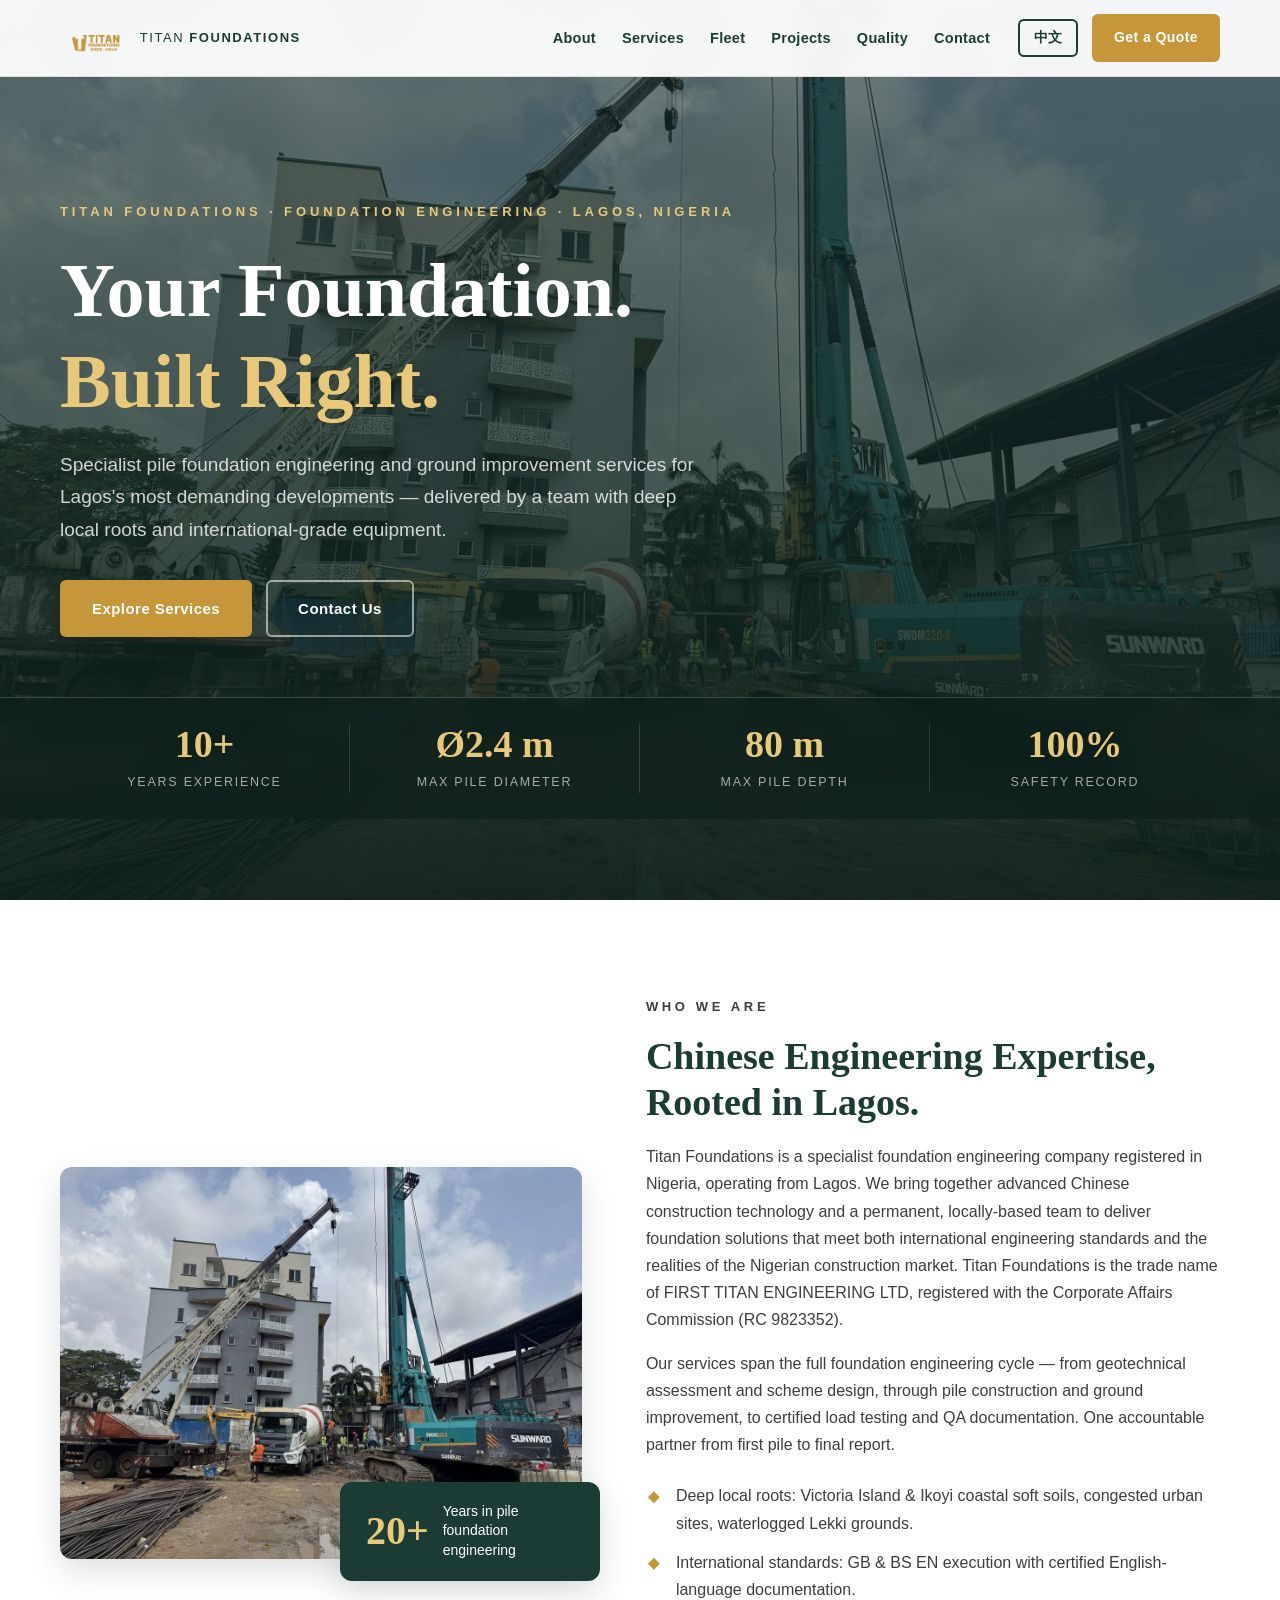
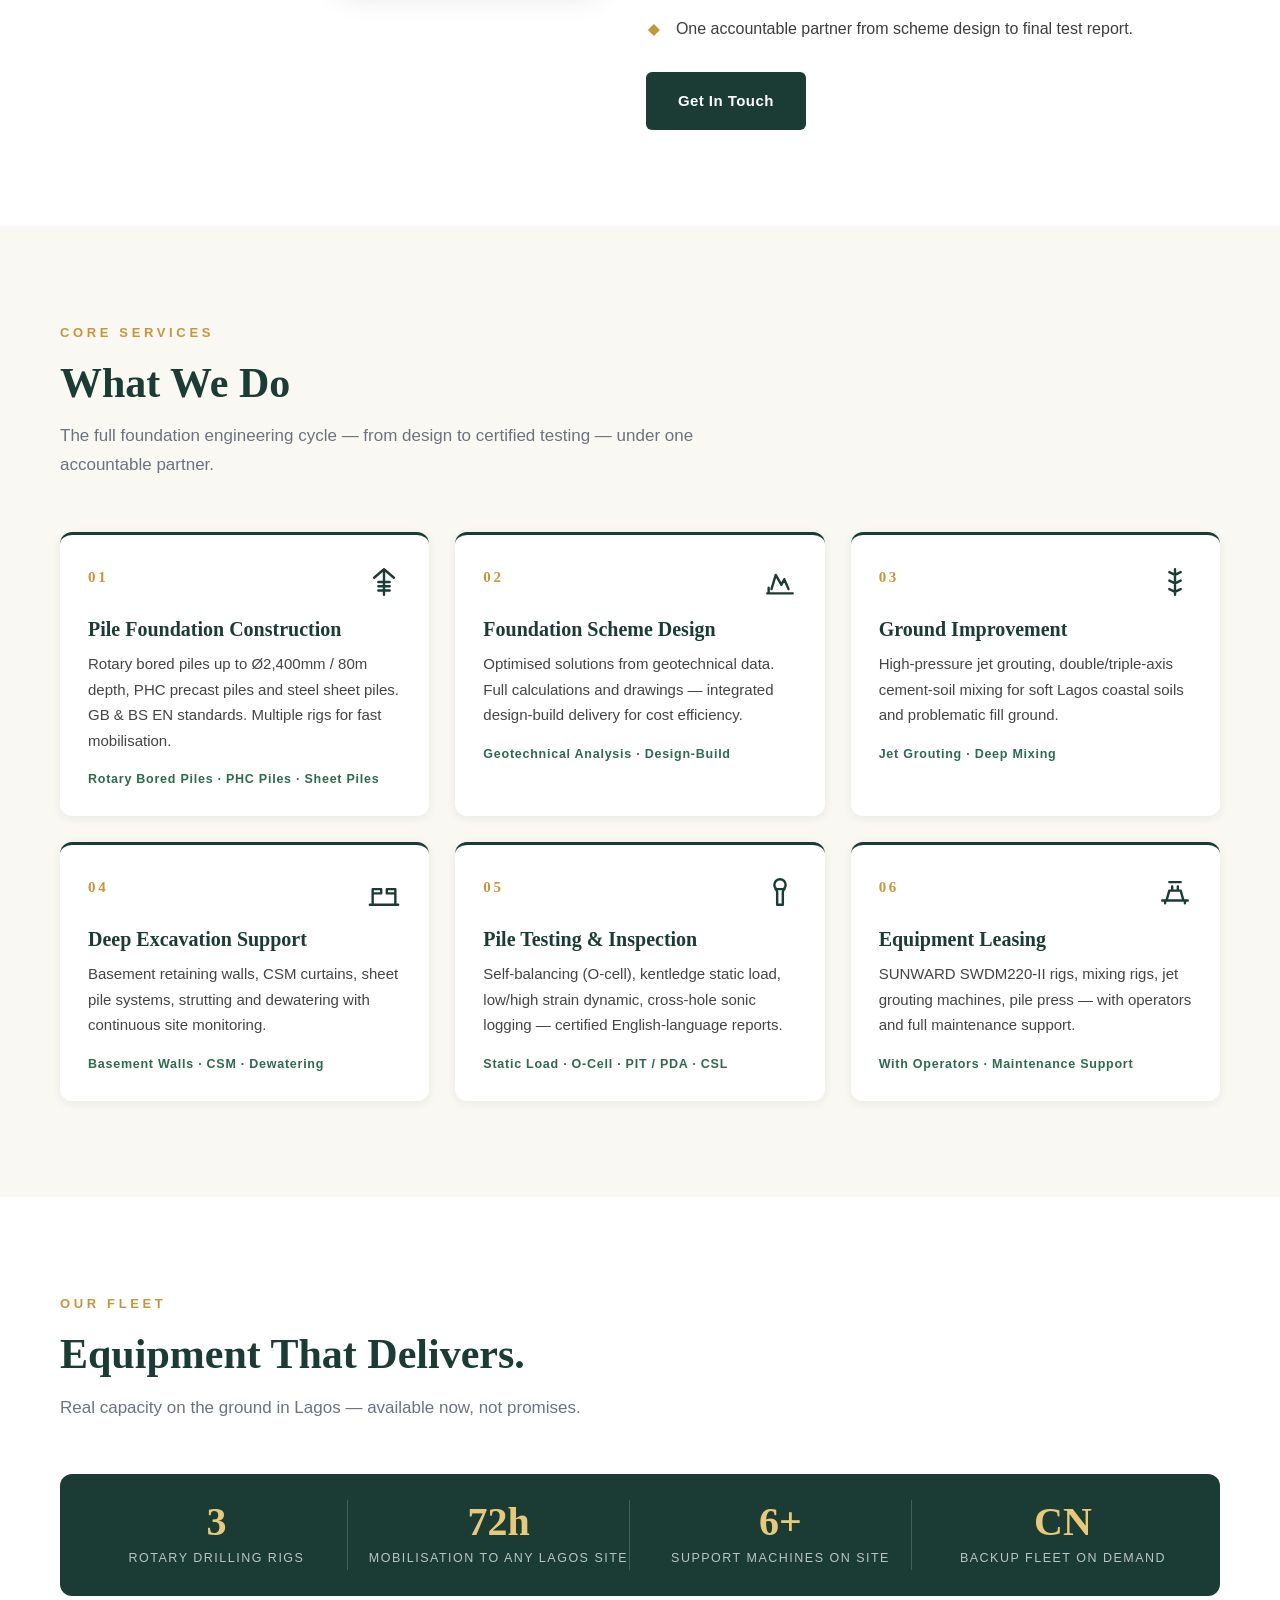
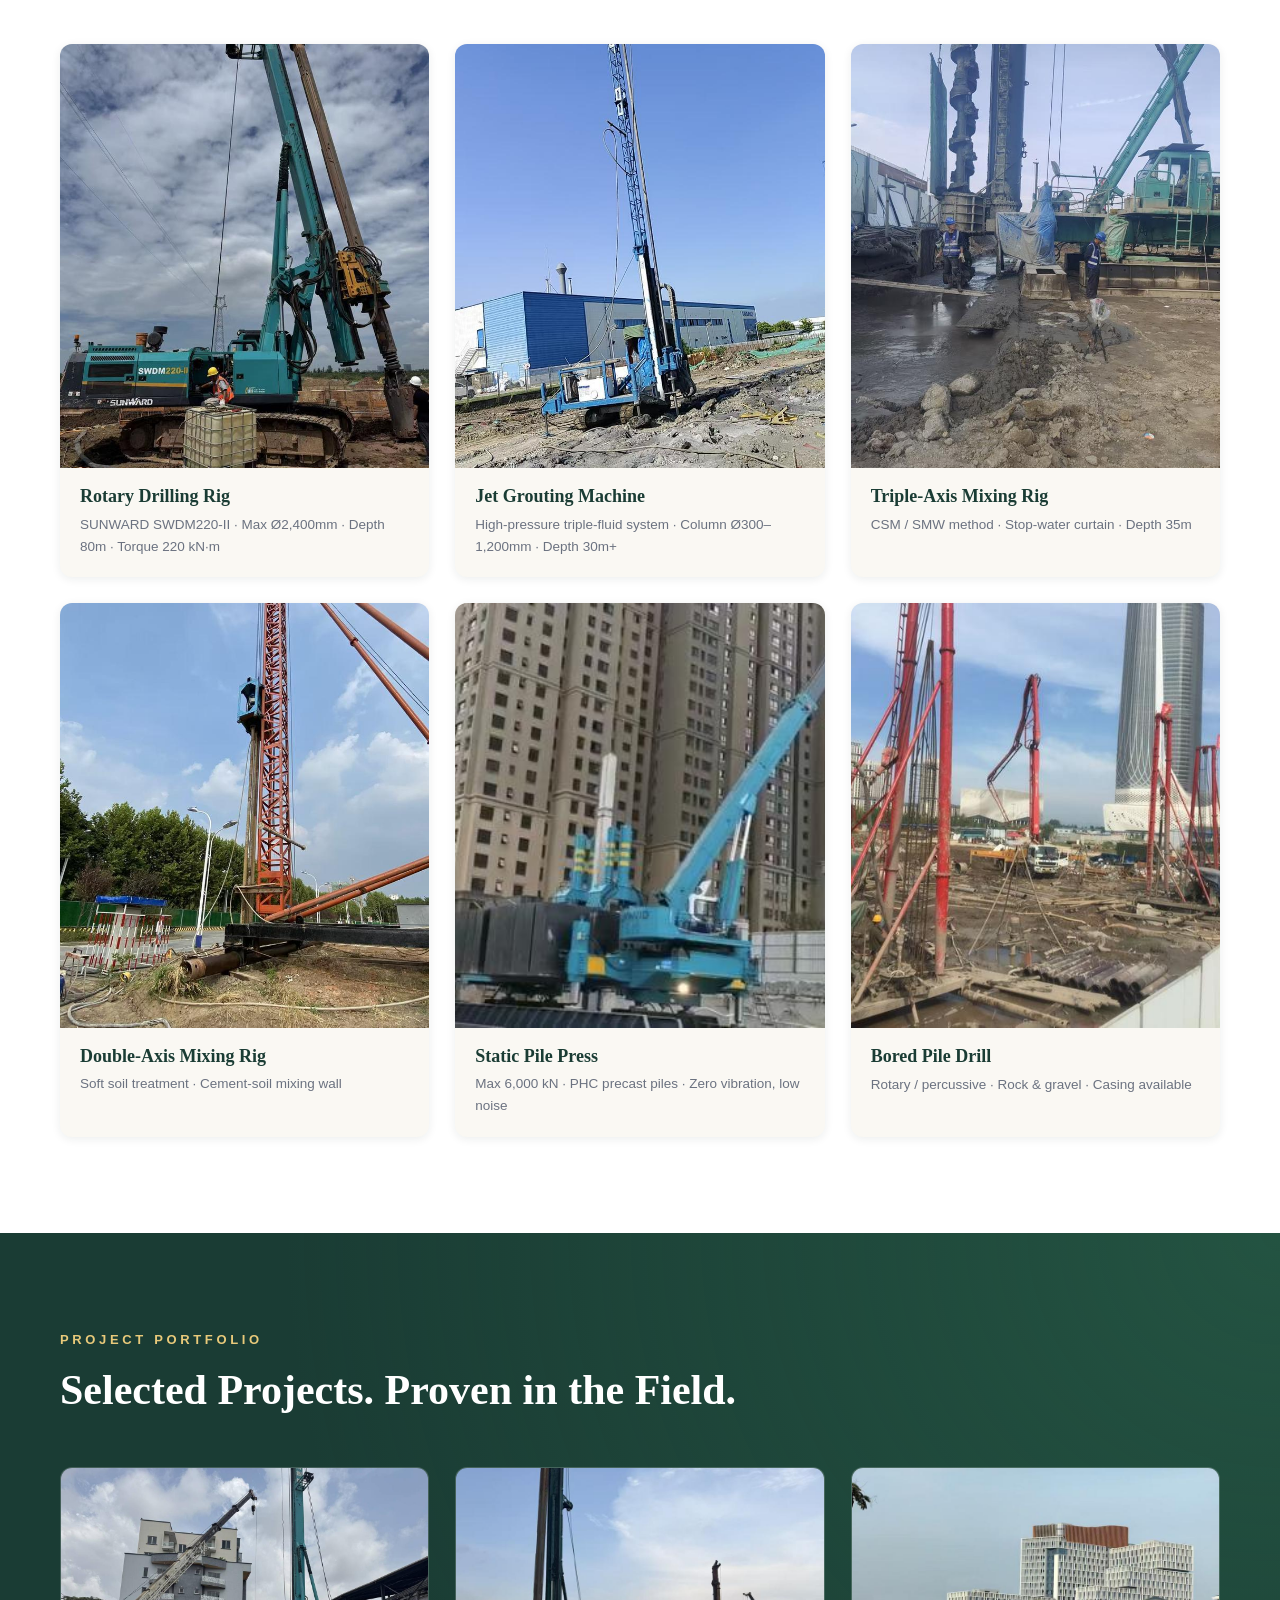
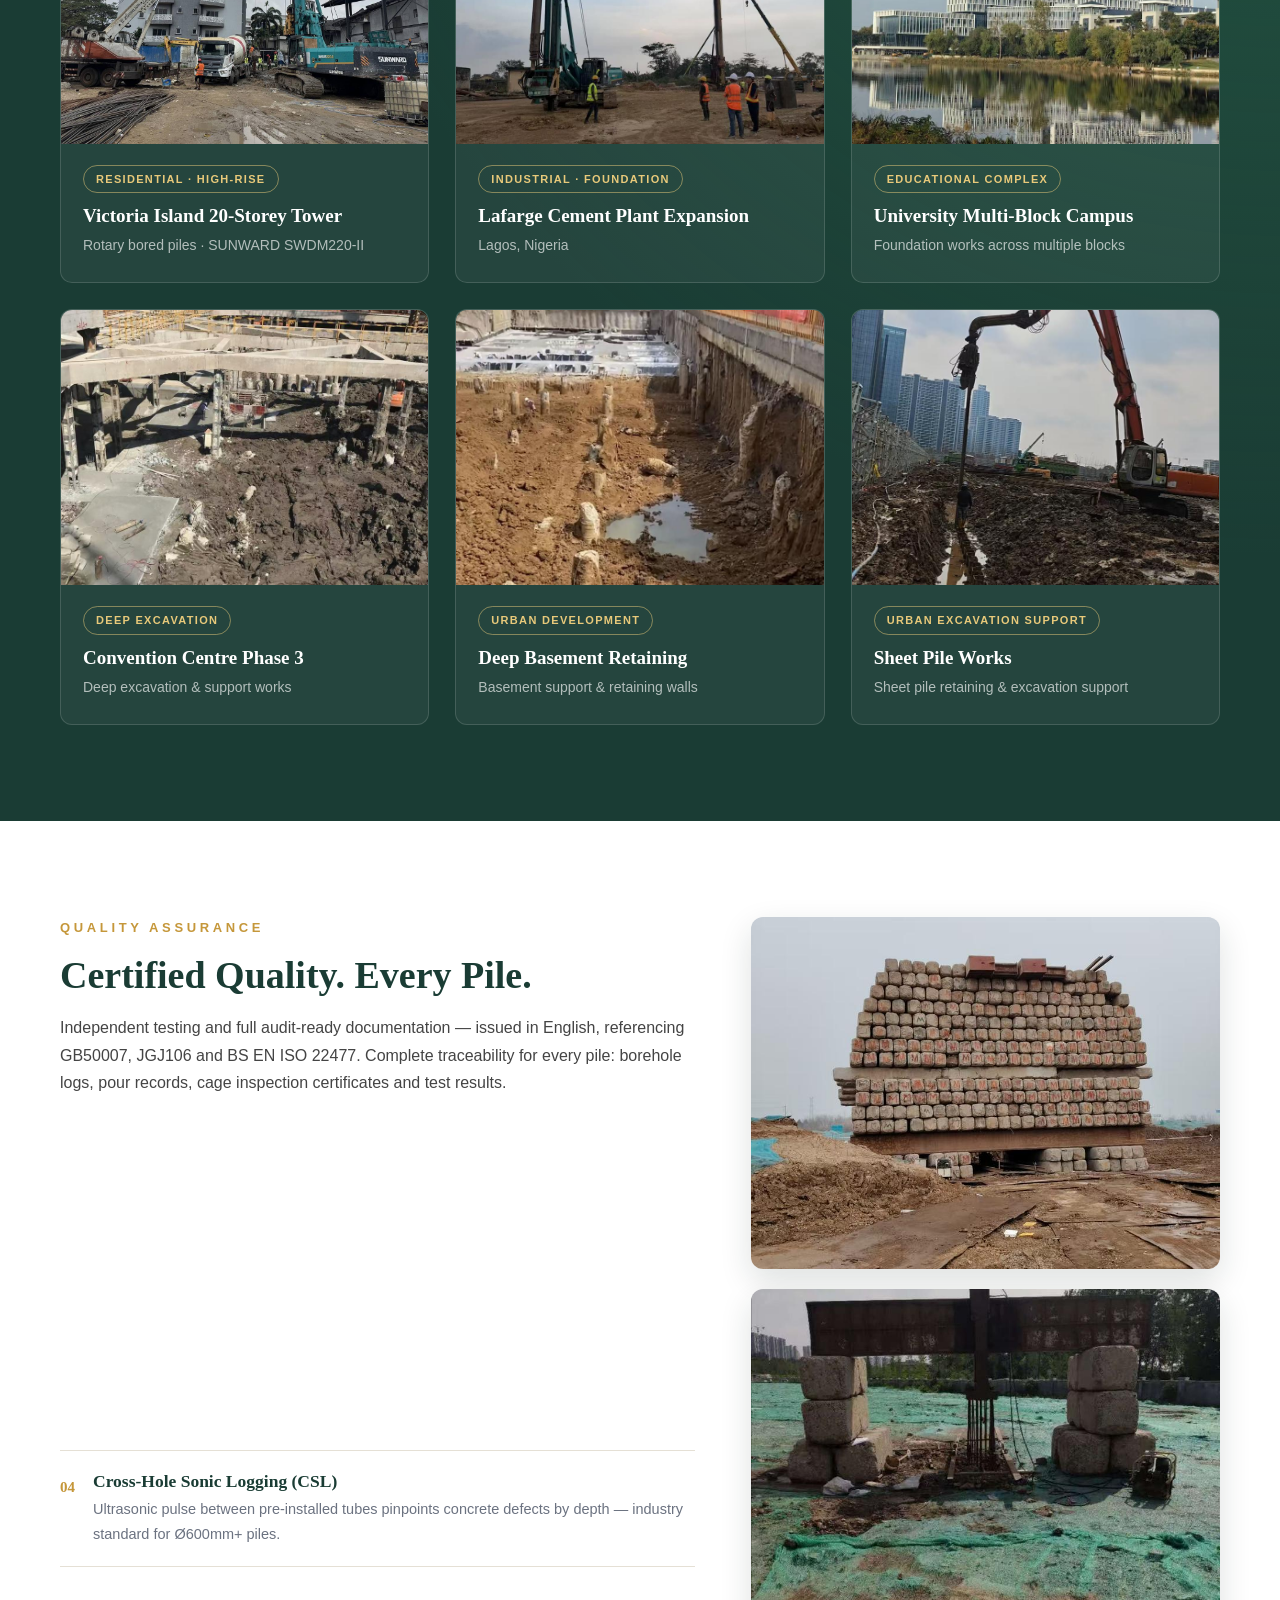
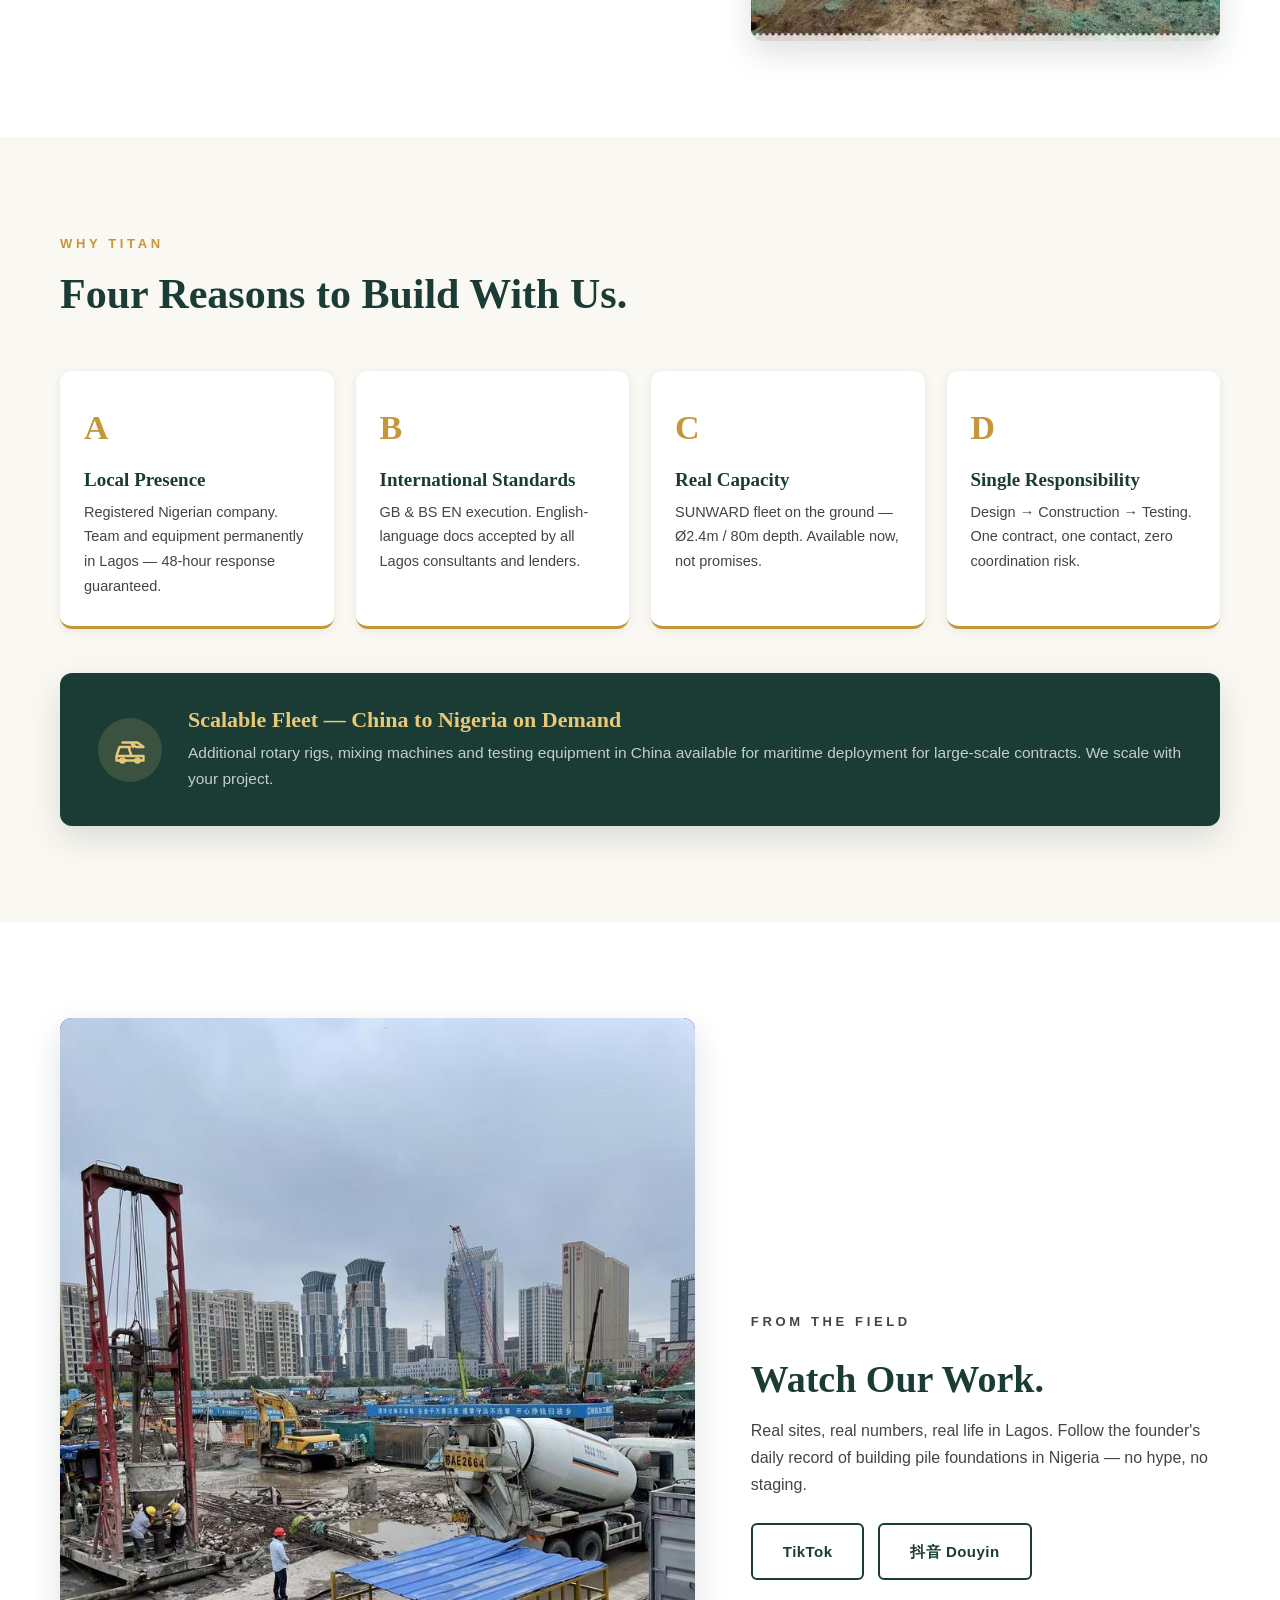
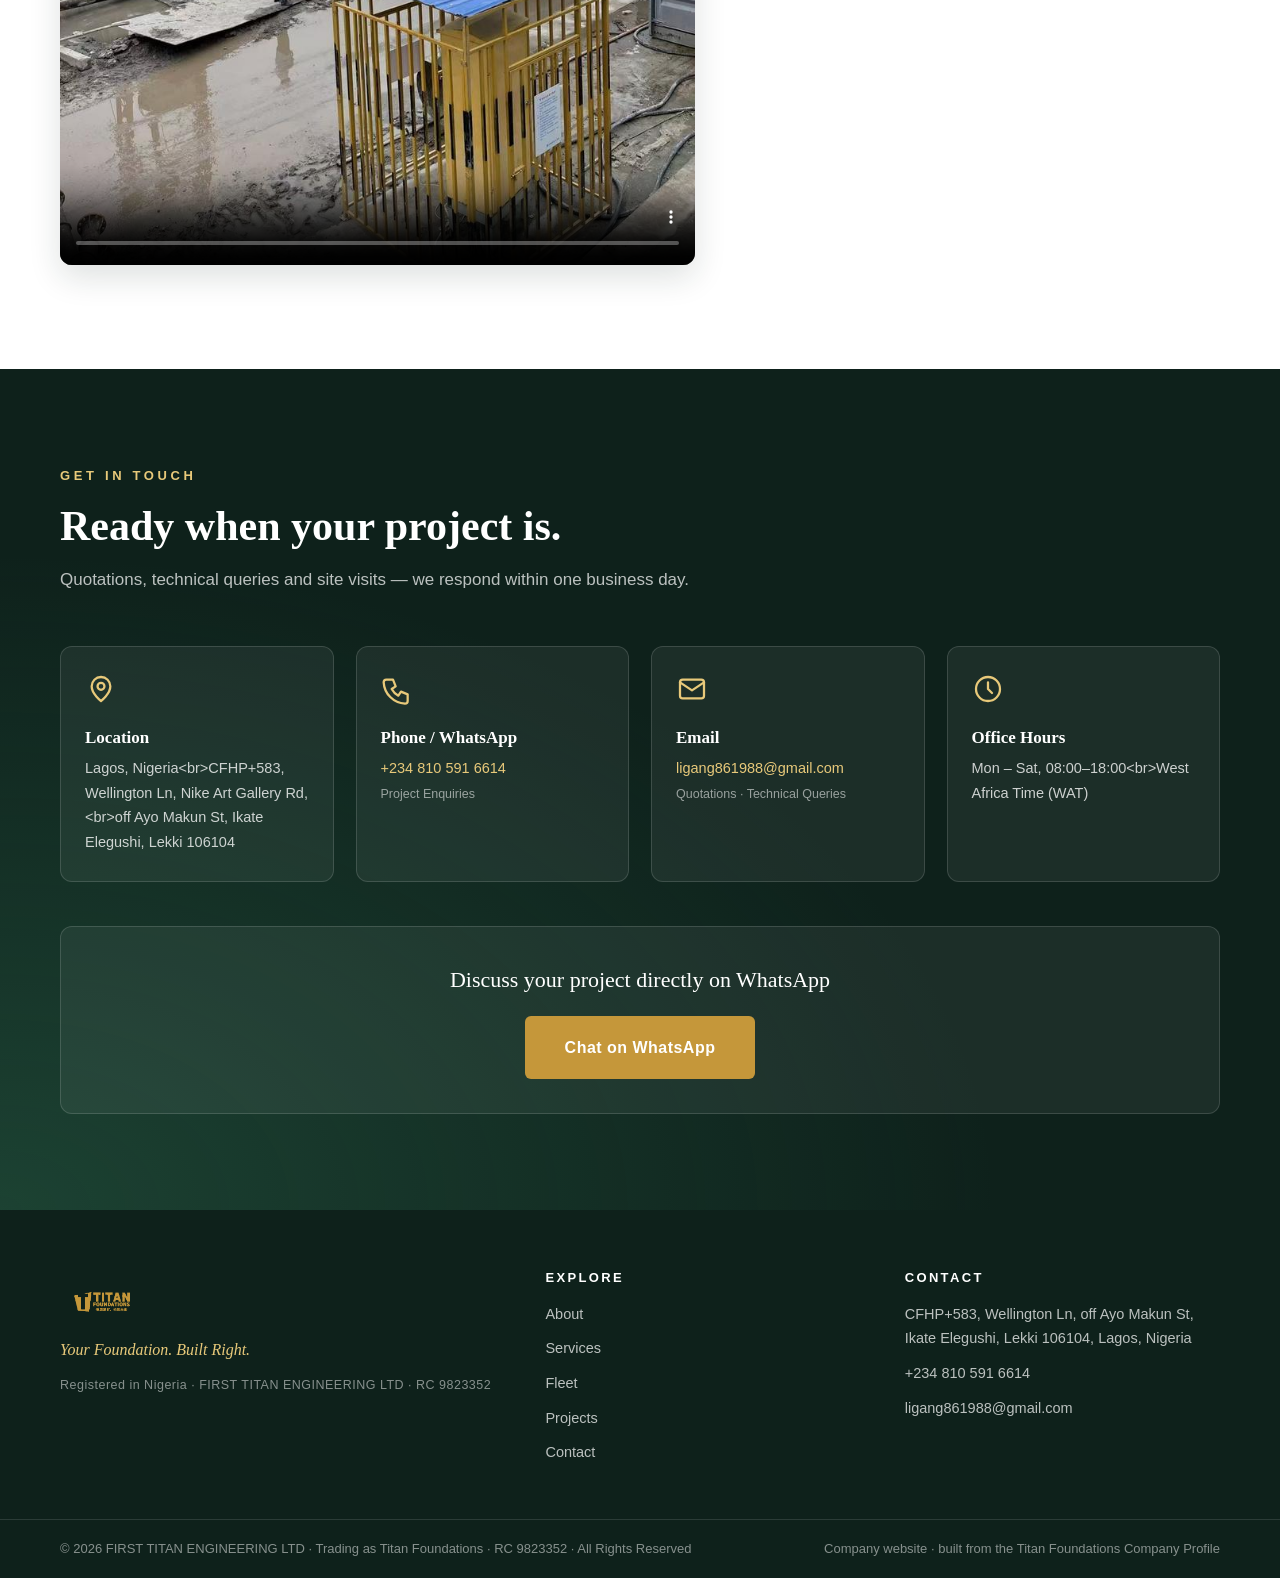
==== commit 3bcfa9fe: "Use registered company name FIRST TITAN ENGINEERING LTD; add CAC RC number and TIN" ====
--- a/index.html
+++ b/index.html
@@ -22,8 +22,16 @@
 {
   "@context": "https://schema.org",
   "@type": "GeneralContractor",
-  "name": "Titan Foundations Nigeria Ltd",
-  "alternateName": "Titan Foundations",
+  "name": "FIRST TITAN ENGINEERING LTD",
+  "alternateName": ["Titan Foundations", "First Titan Engineering Ltd"],
+  "legalName": "FIRST TITAN ENGINEERING LTD",
+  "identifier": {
+    "@type": "PropertyValue",
+    "propertyID": "CAC RC Number",
+    "value": "9823352"
+  },
+  "taxID": "2622497445816",
+  "foundingDate": "2026-09-02",
   "url": "https://ligang861988-ctrl.github.io/titan-foundations-website/",
   "logo": "https://ligang861988-ctrl.github.io/titan-foundations-website/assets/img/logo.png",
   "image": "https://ligang861988-ctrl.github.io/titan-foundations-website/assets/img/hero.jpg",
@@ -52,6 +60,10 @@
   ],
   "areaServed": { "@type": "Country", "name": "Nigeria" },
   "priceRange": "$$",
+  "sameAs": [
+    "https://www.tiktok.com/@qianghandebolu",
+    "https://v.douyin.com/XR1xkV-Puqk/"
+  ],
   "contactPoint": {
     "@type": "ContactPoint",
     "telephone": "+2348105916614",
@@ -155,7 +167,7 @@
       <div class="about-copy">
         <p class="slabel" data-i18n="about.kicker">Who We Are</p>
         <h2 data-i18n="about.title">Chinese Engineering Expertise, Rooted in Lagos.</h2>
-        <p data-i18n="about.p1">Titan Foundations is a specialist foundation engineering company registered in Nigeria, operating from Lagos. We bring together advanced Chinese construction technology and a permanent, locally-based team to deliver foundation solutions that meet both international engineering standards and the realities of the Nigerian construction market.</p>
+        <p data-i18n="about.p1">Titan Foundations is a specialist foundation engineering company registered in Nigeria, operating from Lagos. We bring together advanced Chinese construction technology and a permanent, locally-based team to deliver foundation solutions that meet both international engineering standards and the realities of the Nigerian construction market. Titan Foundations is the trade name of FIRST TITAN ENGINEERING LTD, registered with the Corporate Affairs Commission (RC 9823352).</p>
         <p data-i18n="about.p2">Our services span the full foundation engineering cycle &mdash; from geotechnical assessment and scheme design, through pile construction and ground improvement, to certified load testing and QA documentation. One accountable partner from first pile to final report.</p>
         <ul class="about-points">
           <li data-i18n="about.point1">Deep local roots: Victoria Island &amp; Ikoyi coastal soft soils, congested urban sites, waterlogged Lekki grounds.</li>
@@ -468,9 +480,8 @@
         <h2 data-i18n="field.title">Watch Our Work.</h2>
         <p data-i18n="field.p">Real sites, real numbers, real life in Lagos. Follow the founder&rsquo;s daily record of building pile foundations in Nigeria &mdash; no hype, no staging.</p>
         <div class="field-links">
-          <!-- TODO: 拿到真实主页链接后替换下面两个 href -->
-          <a class="btn btn-outline-dark" href="https://www.tiktok.com/" target="_blank" rel="noopener" data-i18n="field.tiktok">TikTok</a>
-          <a class="btn btn-outline-dark" href="https://www.douyin.com/" target="_blank" rel="noopener" data-i18n="field.douyin">抖音 Douyin</a>
+          <a class="btn btn-outline-dark" href="https://www.tiktok.com/@qianghandebolu" target="_blank" rel="noopener" data-i18n="field.tiktok">TikTok</a>
+          <a class="btn btn-outline-dark" href="https://v.douyin.com/XR1xkV-Puqk/" target="_blank" rel="noopener" data-i18n="field.douyin">抖音 Douyin</a>
         </div>
       </div>
     </div>
@@ -522,6 +533,7 @@
     <div class="footer-brand">
       <img src="assets/img/logo.png" alt="Titan Foundations logo">
       <p data-i18n="footer.tag">Your Foundation. Built Right.</p>
+      <p class="footer-legal" data-i18n="footer.legal">Registered in Nigeria &middot; FIRST TITAN ENGINEERING LTD &middot; RC 9823352</p>
     </div>
     <div class="footer-col">
       <h3 data-i18n="footer.nav">Explore</h3>
@@ -540,8 +552,8 @@
   </div>
   <div class="footer-bottom">
     <div class="container">
-      <p>&copy; 2025 Titan Foundations Nigeria Ltd &middot; All Rights Reserved</p>
-      <p data-i18n="footer.credit">Company website &middot; built from the Titan Foundations Company Profile 2025</p>
+      <p>&copy; 2026 FIRST TITAN ENGINEERING LTD &middot; Trading as Titan Foundations &middot; RC 9823352 &middot; All Rights Reserved</p>
+      <p data-i18n="footer.credit">Company website &middot; built from the Titan Foundations Company Profile</p>
     </div>
   </div>
 </footer>
--- a/assets/css/style.css
+++ b/assets/css/style.css
@@ -717,6 +717,15 @@
 }
 .footer-brand img { height: 52px; width: auto; margin-bottom: 14px; }
 .footer-brand p { font-family: var(--serif); font-style: italic; font-size: 16px; color: var(--gold-light); }
+.footer-brand p.footer-legal {
+  font-family: var(--sans);
+  font-style: normal;
+  font-size: 12.5px;
+  line-height: 1.6;
+  letter-spacing: .04em;
+  color: rgba(255, 255, 255, .5);
+  margin-top: 12px;
+}
 .footer-col h3 {
   font-family: var(--sans);
   font-size: 13px;
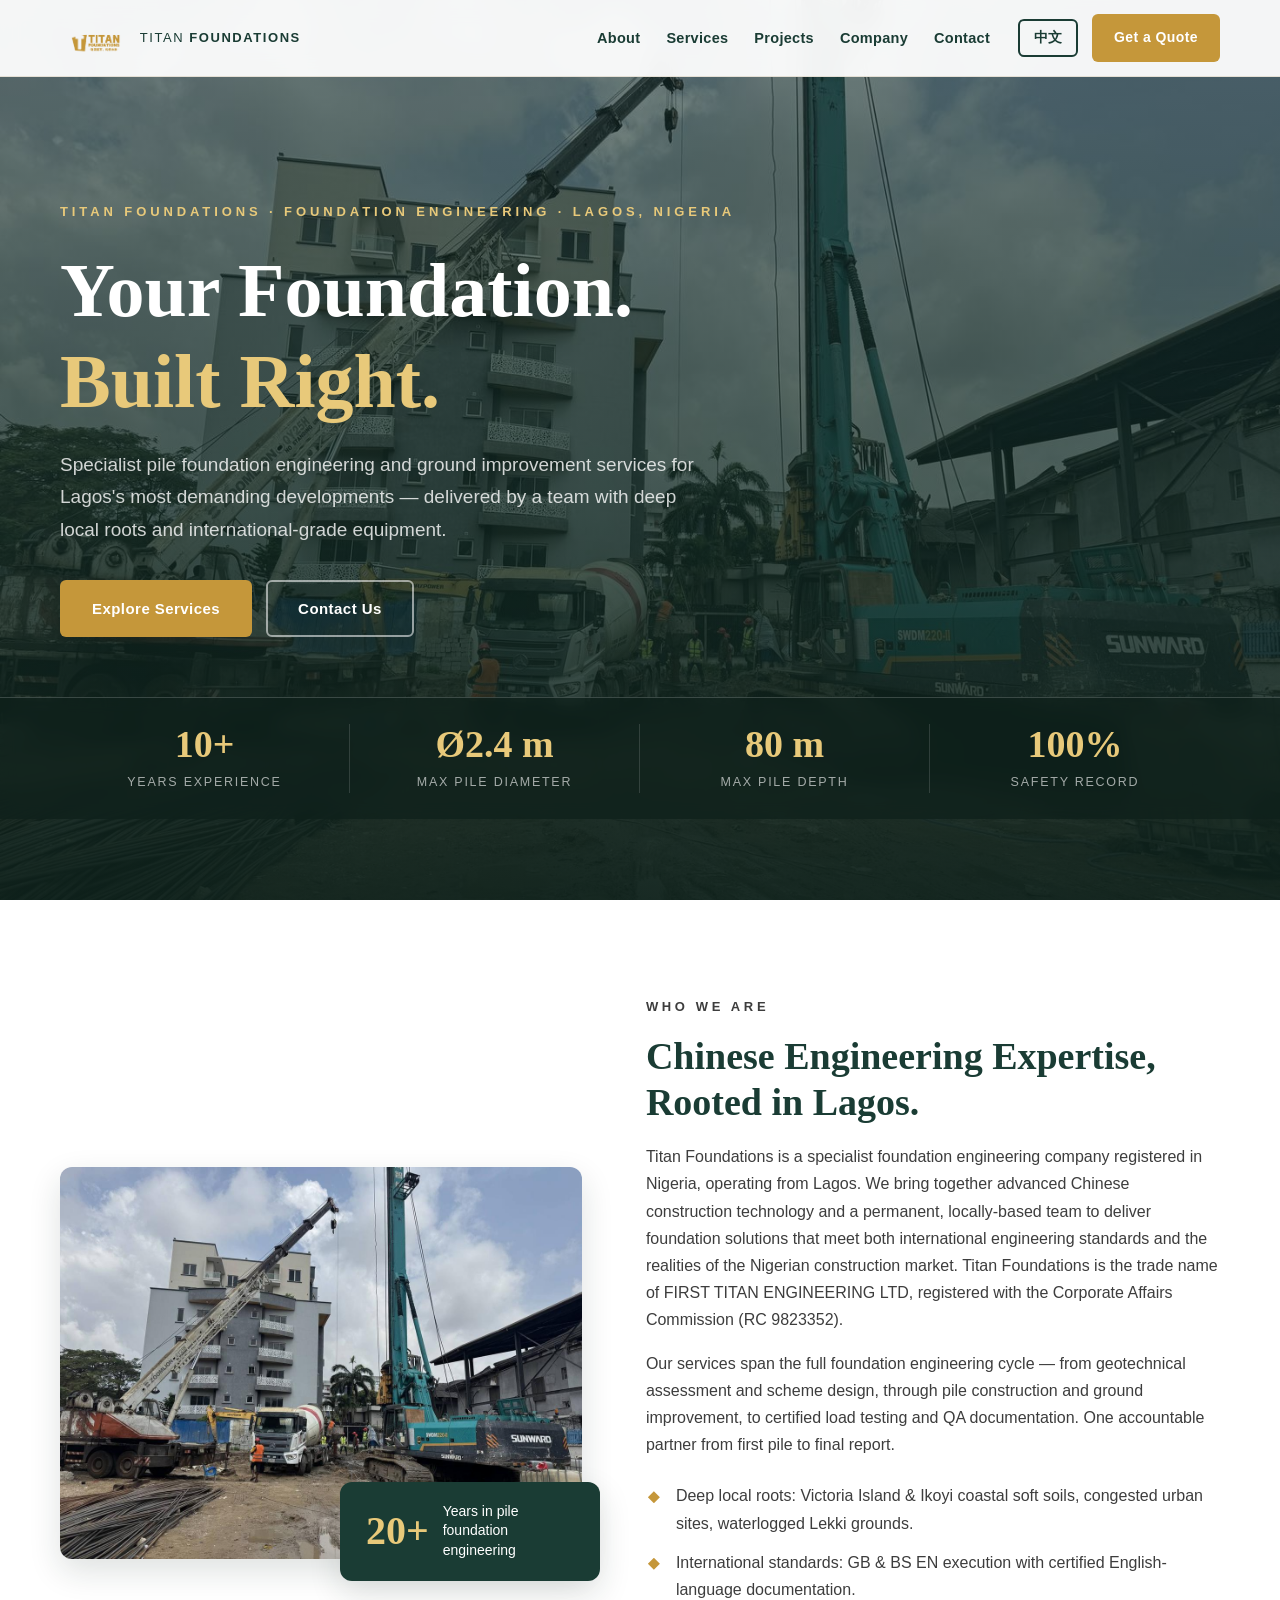
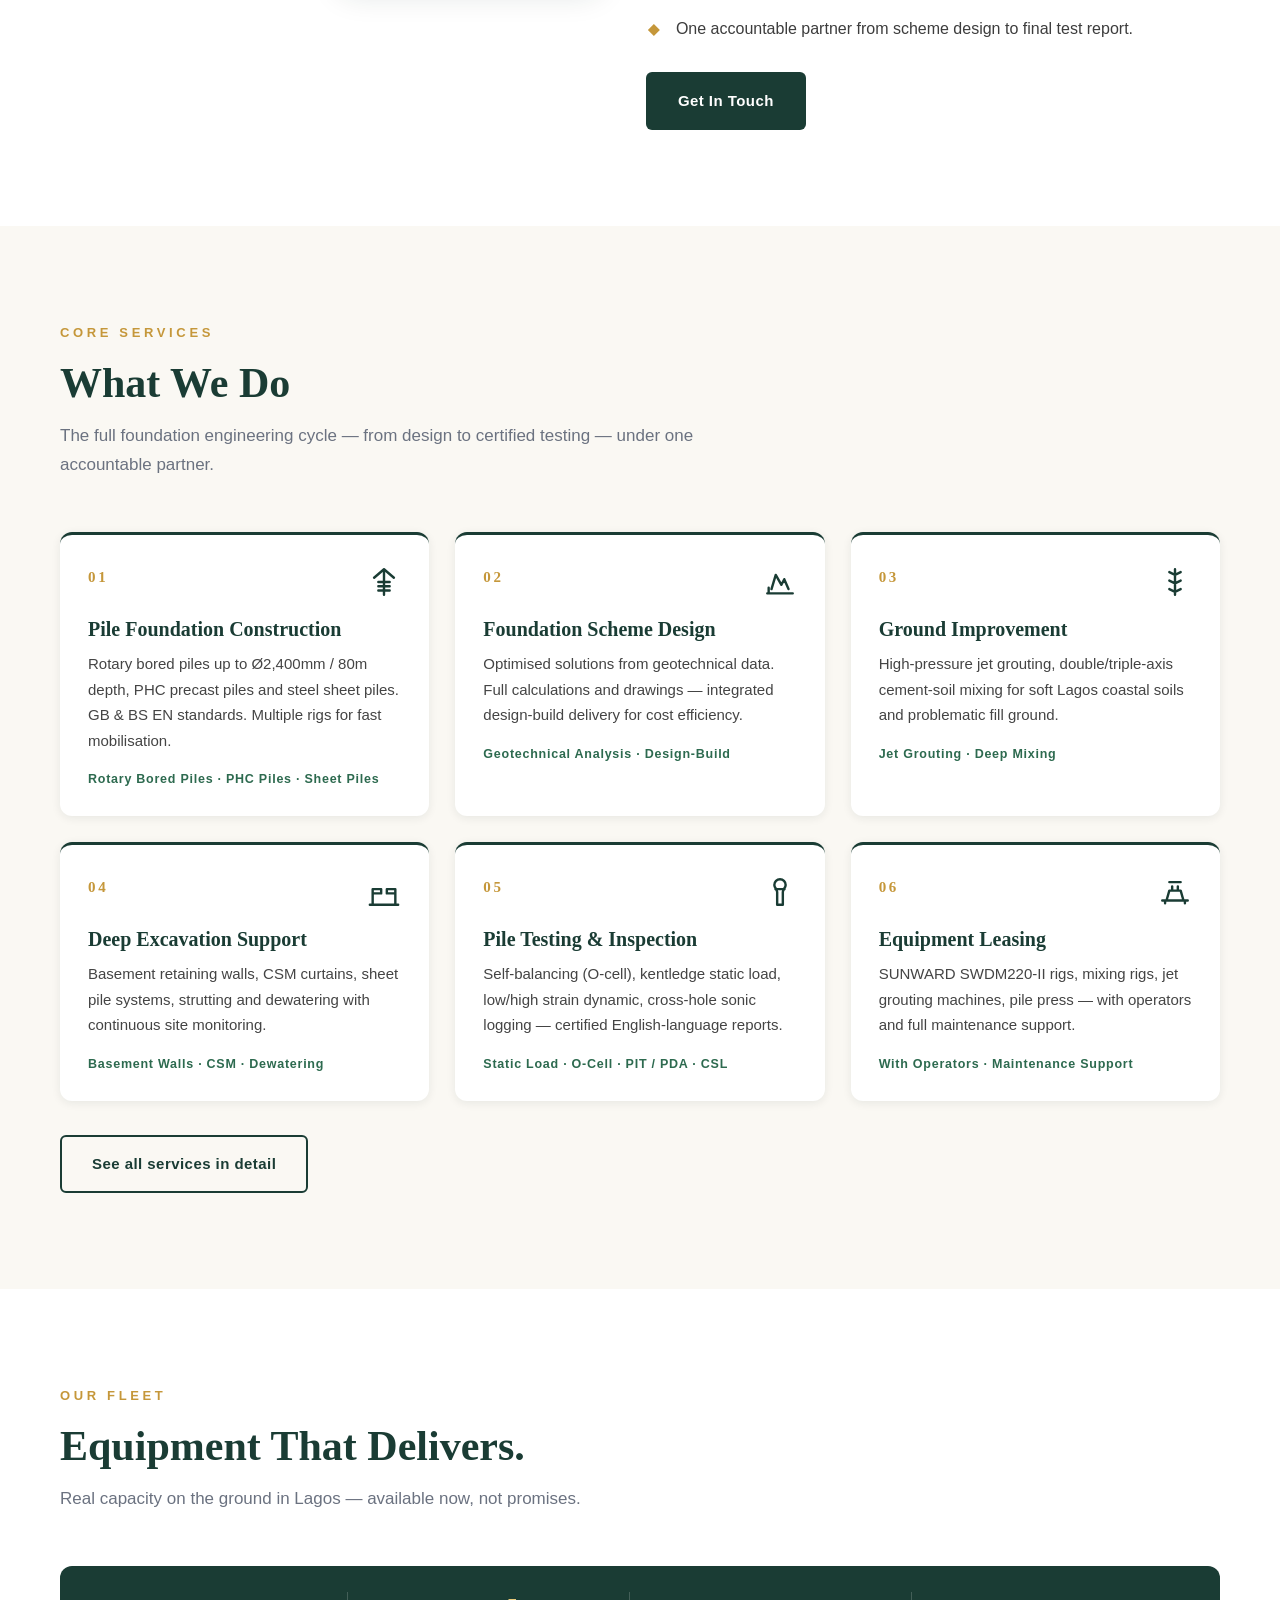
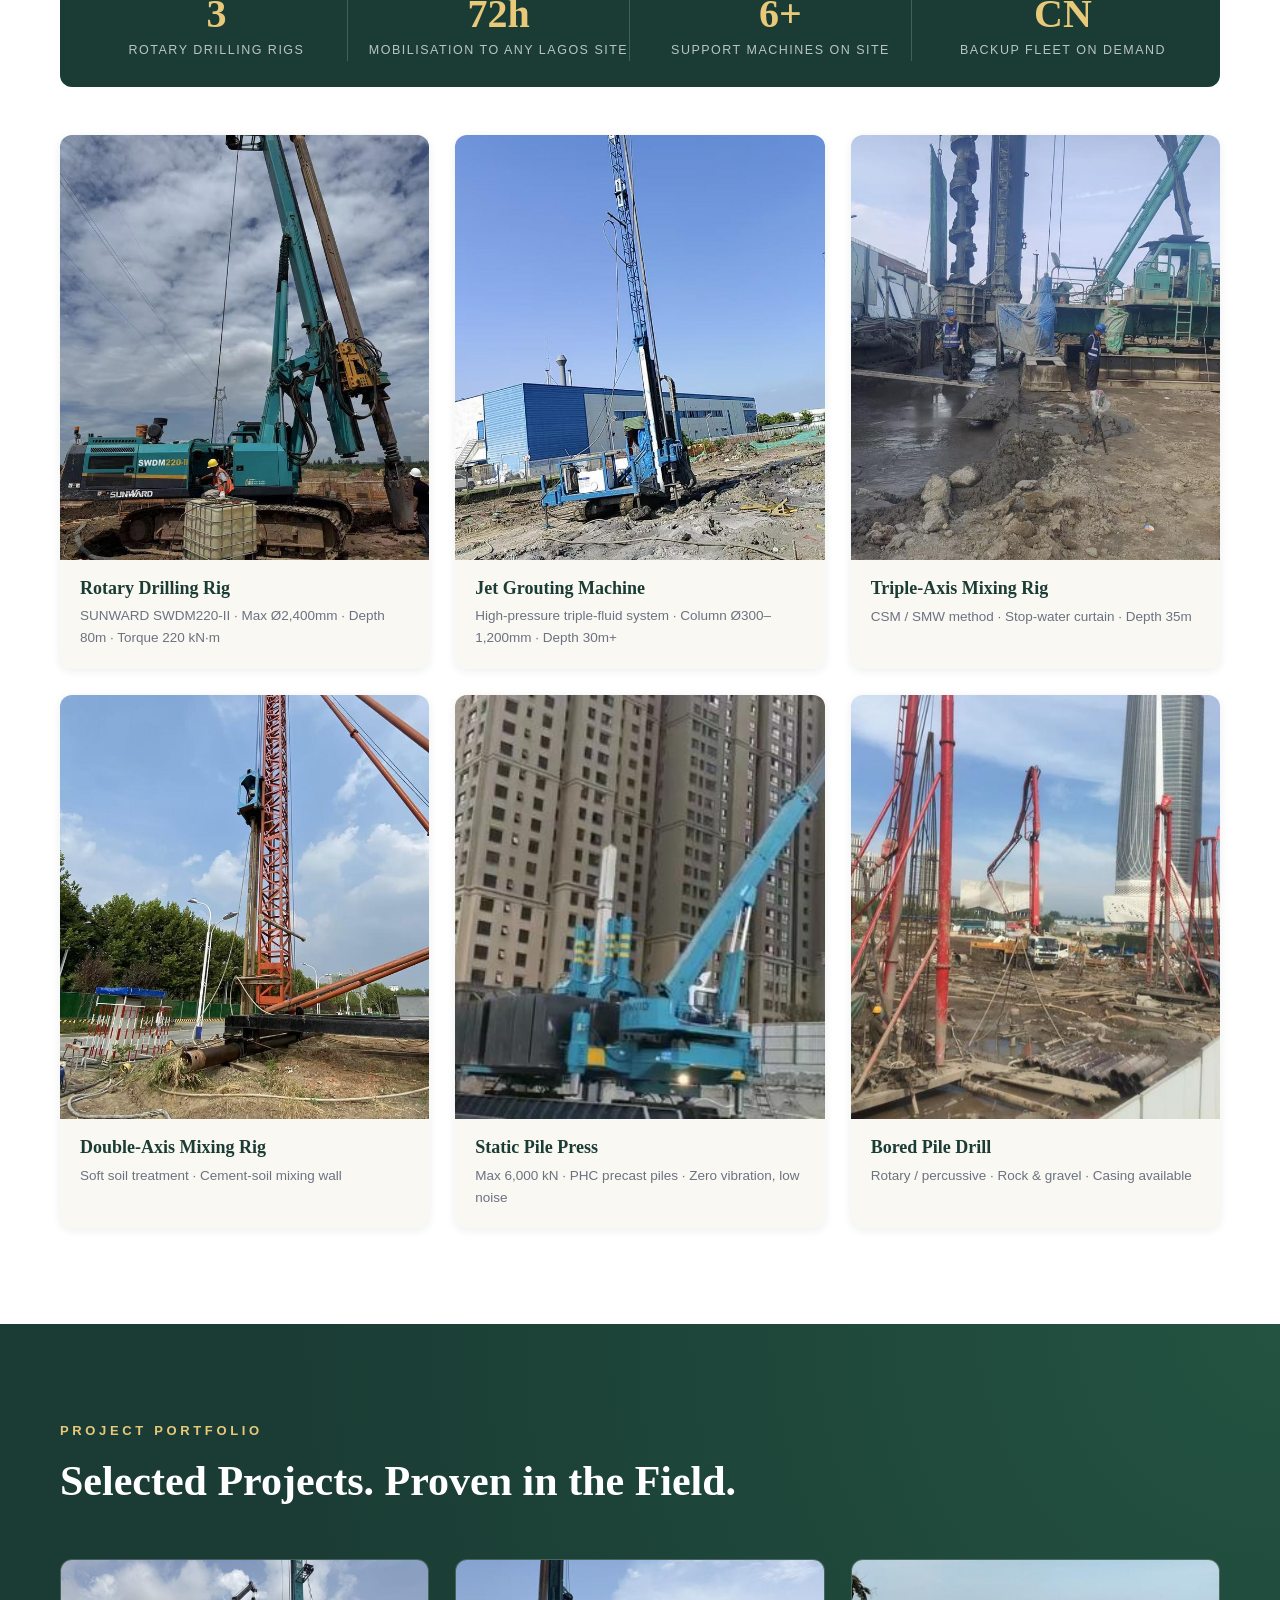
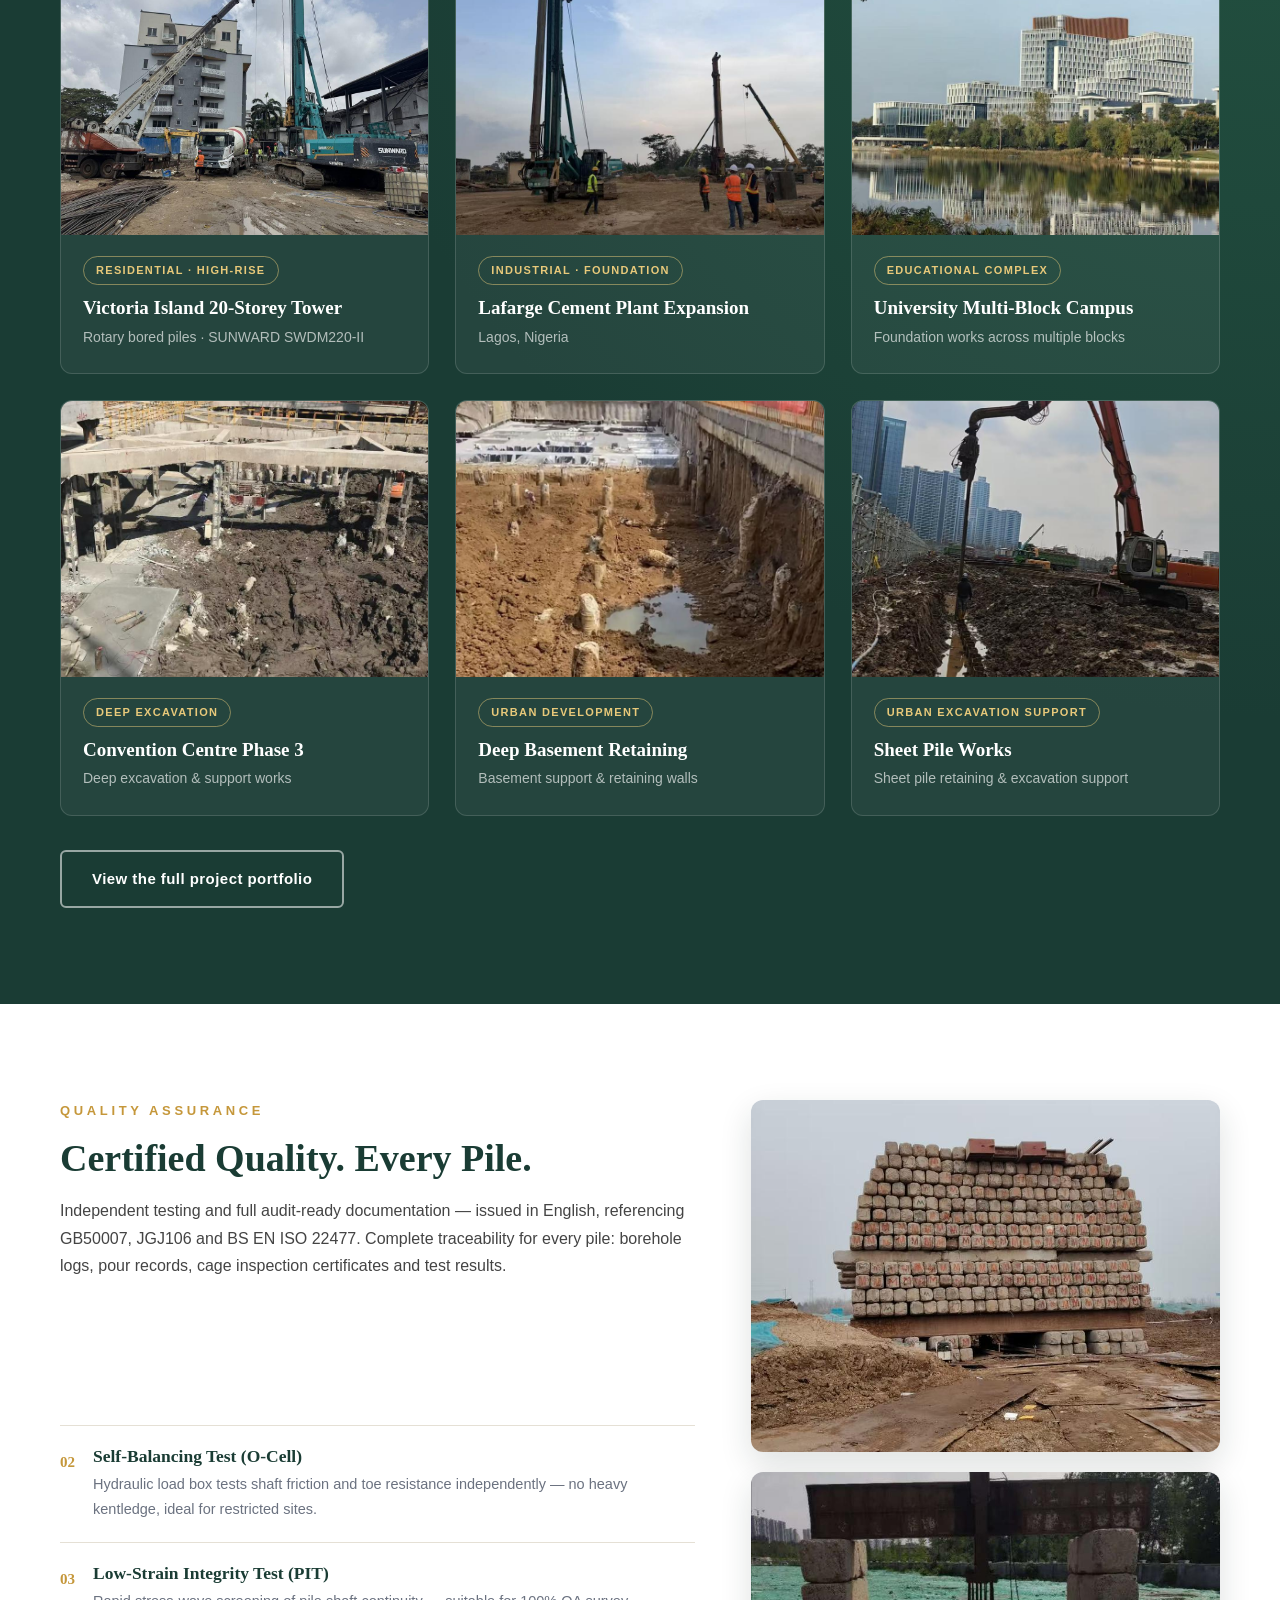
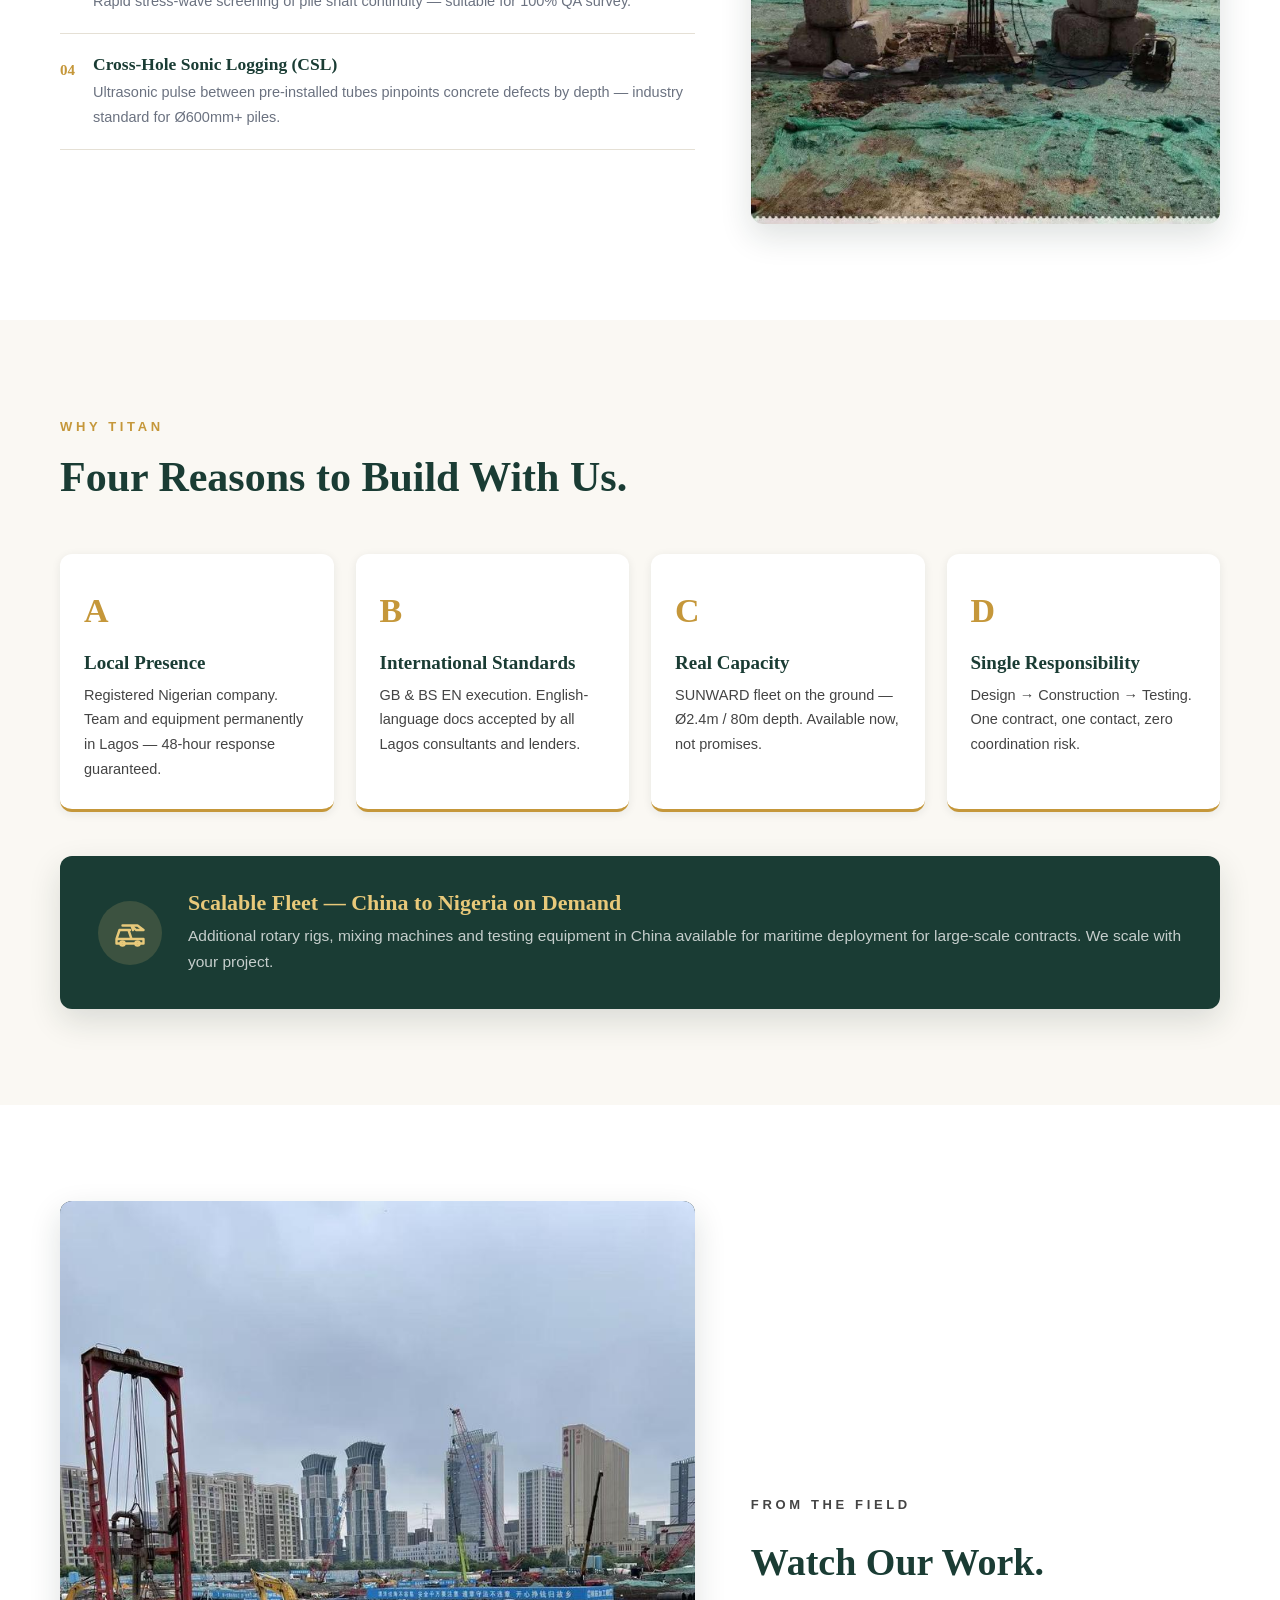
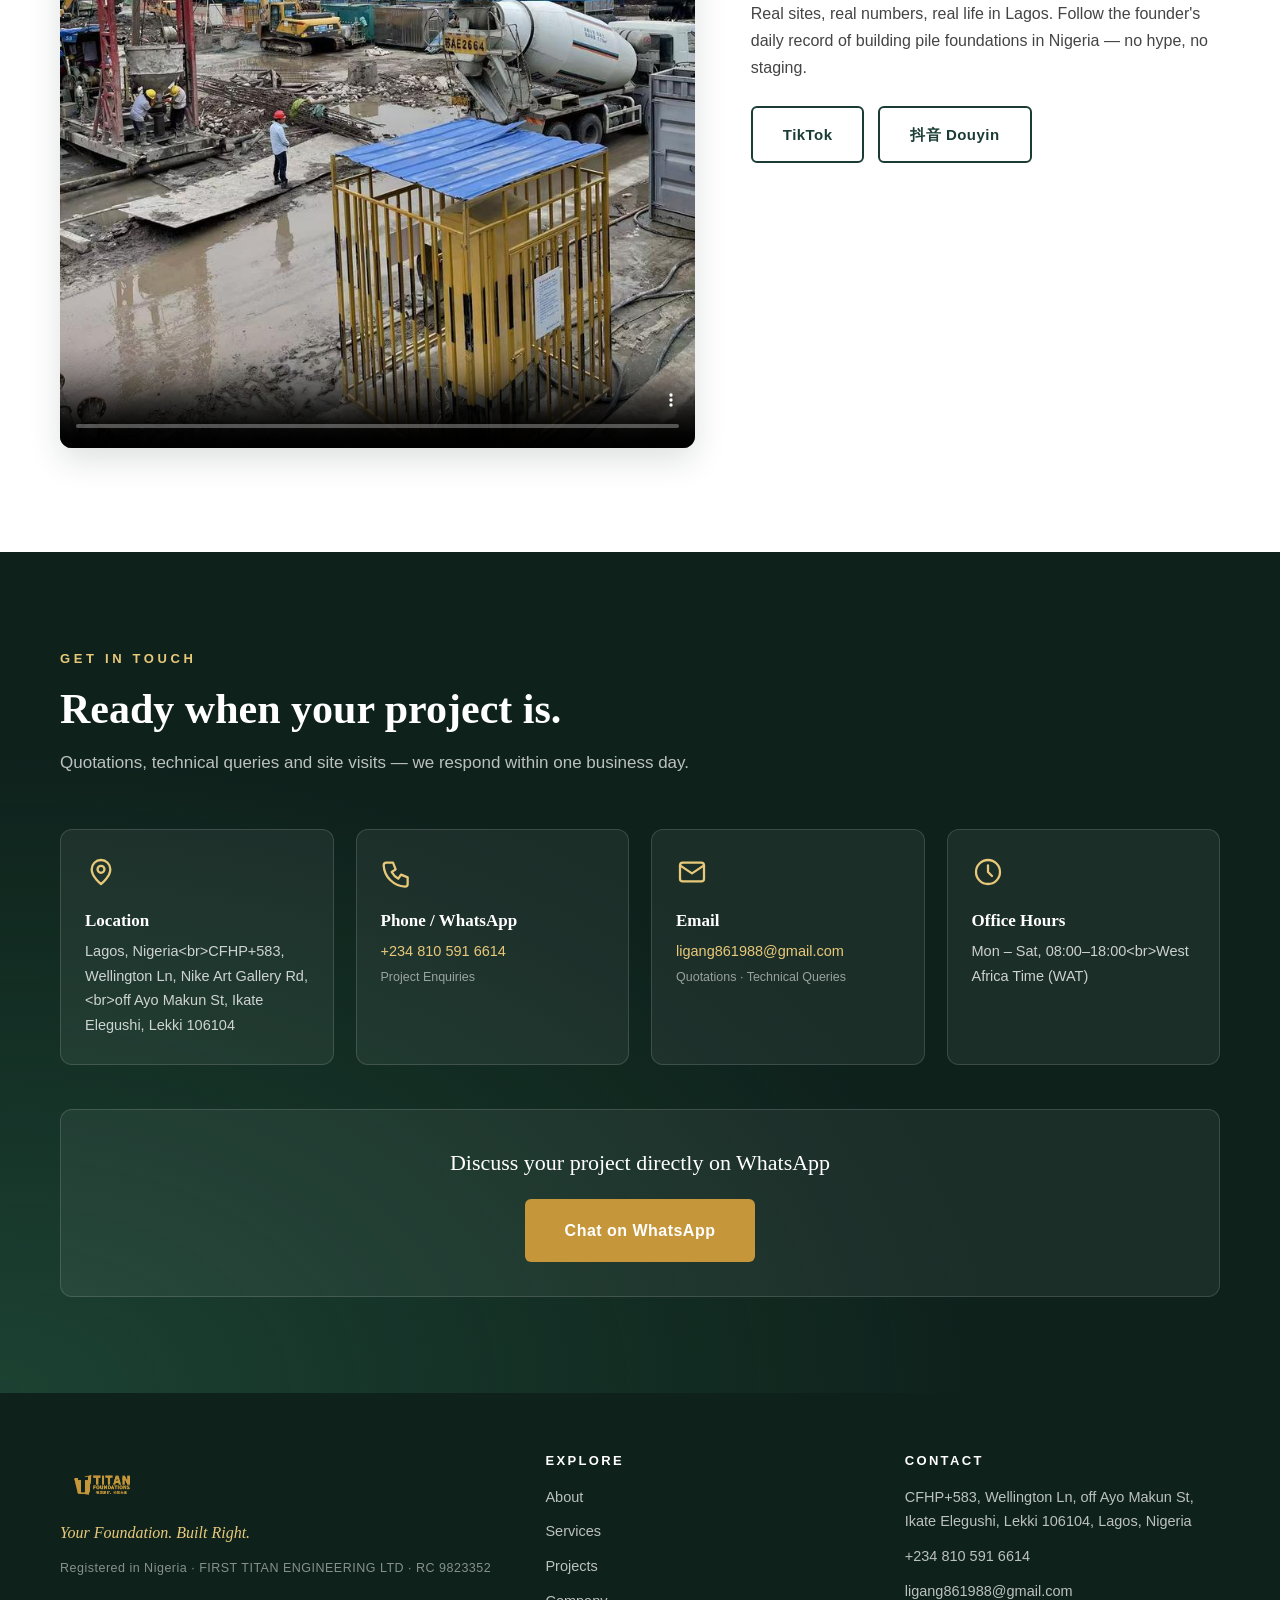
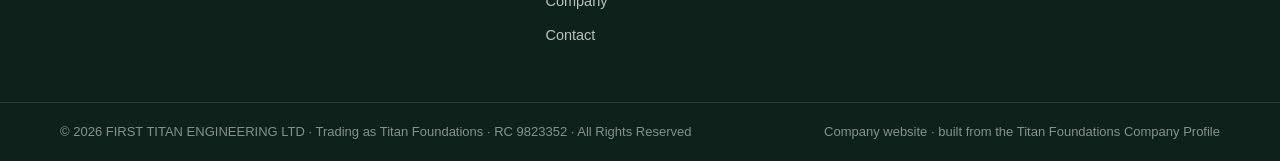
==== commit 0abf5834: "Add services, projects and company credentials pages; expand sitemap to four URLs" ====
--- a/index.html
+++ b/index.html
@@ -97,10 +97,9 @@
 
     <nav class="main-nav" id="mainNav" aria-label="Main navigation">
       <a href="#about" data-i18n="nav.about">About</a>
-      <a href="#services" data-i18n="nav.services">Services</a>
-      <a href="#fleet" data-i18n="nav.fleet">Fleet</a>
-      <a href="#projects" data-i18n="nav.projects">Projects</a>
-      <a href="#quality" data-i18n="nav.quality">Quality</a>
+      <a href="services.html" data-i18n="nav.services">Services</a>
+      <a href="projects.html" data-i18n="nav.projects">Projects</a>
+      <a href="company.html" data-i18n="nav.company">Company</a>
       <a href="#contact" data-i18n="nav.contact">Contact</a>
     </nav>
 
@@ -126,7 +125,7 @@
       <h1 data-i18n-html="hero.title">Your Foundation.<br><span>Built Right.</span></h1>
       <p class="hero-sub" data-i18n="hero.sub">Specialist pile foundation engineering and ground improvement services for Lagos&rsquo;s most demanding developments &mdash; delivered by a team with deep local roots and international-grade equipment.</p>
       <div class="hero-actions">
-        <a href="#services" class="btn btn-gold" data-i18n="hero.cta1">Explore Services</a>
+        <a href="services.html" class="btn btn-gold" data-i18n="hero.cta1">Explore Services</a>
         <a href="#contact" class="btn btn-outline" data-i18n="hero.cta2">Contact Us</a>
       </div>
     </div>
@@ -249,6 +248,7 @@
           <p class="svc-tags" data-i18n="services.s6.tags">With Operators &middot; Maintenance Support</p>
         </article>
       </div>
+      <p class="see-more"><a class="btn btn-outline-dark" href="services.html" data-i18n="services.more">See all services in detail</a></p>
     </div>
   </section>
 
@@ -385,6 +385,7 @@
           </div>
         </article>
       </div>
+      <p class="see-more"><a class="btn btn-outline" href="projects.html" data-i18n="projects.more">View the full project portfolio</a></p>
     </div>
   </section>
 
@@ -538,9 +539,9 @@
     <div class="footer-col">
       <h3 data-i18n="footer.nav">Explore</h3>
       <a href="#about" data-i18n="nav.about">About</a>
-      <a href="#services" data-i18n="nav.services">Services</a>
-      <a href="#fleet" data-i18n="nav.fleet">Fleet</a>
-      <a href="#projects" data-i18n="nav.projects">Projects</a>
+      <a href="services.html" data-i18n="nav.services">Services</a>
+      <a href="projects.html" data-i18n="nav.projects">Projects</a>
+      <a href="company.html" data-i18n="nav.company">Company</a>
       <a href="#contact" data-i18n="nav.contact">Contact</a>
     </div>
     <div class="footer-col">
--- a/assets/css/style.css
+++ b/assets/css/style.css
@@ -751,6 +751,190 @@
 /* ==========================================================================
    Responsive
    ========================================================================== */
+
+/* ==========================================================================
+   Inner pages (services / projects / company)
+   ========================================================================== */
+.page-hero {
+  position: relative;
+  background: var(--green-dark);
+  padding: 152px 0 64px;
+  overflow: hidden;
+}
+.page-hero::before {
+  content: "";
+  position: absolute;
+  inset: 0;
+  background: var(--page-hero-img, none) center/cover no-repeat;
+  opacity: .22;
+}
+.page-hero::after {
+  content: "";
+  position: absolute;
+  inset: 0;
+  background: linear-gradient(180deg, rgba(14, 33, 27, .72) 0%, rgba(14, 33, 27, .93) 100%);
+}
+.page-hero .container { position: relative; z-index: 2; }
+.page-hero h1 {
+  font-size: clamp(30px, 4.4vw, 50px);
+  color: var(--white);
+  margin-bottom: 18px;
+  max-width: 900px;
+}
+.page-lead {
+  color: rgba(255, 255, 255, .78);
+  font-size: 17px;
+  max-width: 780px;
+}
+.breadcrumb {
+  font-size: 13px;
+  letter-spacing: .04em;
+  color: rgba(255, 255, 255, .55);
+  margin-bottom: 16px;
+}
+.breadcrumb a { color: rgba(255, 255, 255, .78); }
+.breadcrumb a:hover { color: var(--gold-light); }
+.breadcrumb span { margin: 0 8px; }
+
+/* service detail rows */
+.detail-row {
+  display: grid;
+  grid-template-columns: .9fr 1.3fr;
+  gap: 48px;
+  align-items: center;
+  padding: 56px 0;
+  border-top: 1px solid var(--border);
+}
+.detail-row:first-of-type { border-top: 0; padding-top: 0; }
+.detail-media img {
+  width: 100%;
+  aspect-ratio: 4 / 3;
+  object-fit: cover;
+  border-radius: var(--radius);
+  box-shadow: var(--shadow-md);
+}
+.detail-num {
+  display: block;
+  font-family: var(--serif);
+  font-size: 14px;
+  font-weight: 700;
+  letter-spacing: .18em;
+  color: var(--gold);
+  margin-bottom: 10px;
+}
+.detail-copy h2 {
+  font-size: clamp(24px, 3vw, 32px);
+  color: var(--green);
+  margin-bottom: 14px;
+}
+.detail-copy > p { color: #3d3d3d; margin-bottom: 18px; }
+.scope-list { margin-bottom: 18px; }
+.scope-list li {
+  position: relative;
+  padding-left: 26px;
+  margin-bottom: 10px;
+  font-size: 15.5px;
+  color: #3d3d3d;
+}
+.scope-list li::before {
+  content: "";
+  position: absolute;
+  left: 2px;
+  top: 10px;
+  width: 10px;
+  height: 10px;
+  background: var(--green-2);
+  border-radius: 2px;
+}
+.detail-use {
+  font-size: 14.5px;
+  color: var(--gray);
+  border-left: 3px solid var(--gold);
+  padding-left: 14px;
+}
+.detail-use strong { color: var(--green); }
+
+/* registered-company info table */
+.legal-table {
+  width: 100%;
+  border-collapse: collapse;
+  margin-bottom: 18px;
+}
+.legal-table th,
+.legal-table td {
+  text-align: left;
+  padding: 16px 20px;
+  border-bottom: 1px solid var(--border);
+  font-size: 15px;
+  vertical-align: top;
+}
+.legal-table th {
+  width: 34%;
+  font-weight: 700;
+  color: var(--green);
+  background: var(--cream);
+}
+.legal-table td { color: #333; }
+.table-note { font-size: 14px; color: var(--gray); }
+
+/* highlight cards */
+.hl-grid {
+  display: grid;
+  grid-template-columns: repeat(3, 1fr);
+  gap: 22px;
+}
+.hl-card {
+  background: var(--cream);
+  border-left: 3px solid var(--gold);
+  border-radius: var(--radius);
+  padding: 24px;
+}
+.hl-card h3 { font-size: 17px; color: var(--green); margin-bottom: 8px; }
+.hl-card p { font-size: 14.5px; color: #444; }
+
+/* light variant of the project grid */
+.proj-grid--light .proj-card {
+  background: var(--white);
+  border: 1px solid var(--border);
+  box-shadow: var(--shadow-sm);
+}
+.proj-grid--light .proj-card:hover {
+  background: var(--white);
+  border-color: var(--gold);
+}
+.proj-grid--light .proj-body h3 { color: var(--green); }
+.proj-grid--light .proj-body p { color: var(--gray); }
+.proj-grid--light .proj-tag {
+  color: var(--green-2);
+  border-color: rgba(45, 106, 79, .35);
+}
+
+/* call-to-action band */
+.cta-band {
+  display: flex;
+  flex-wrap: wrap;
+  gap: 24px;
+  align-items: center;
+  justify-content: space-between;
+  background: linear-gradient(135deg, var(--green) 0%, var(--green-2) 100%);
+  border-radius: var(--radius);
+  padding: 44px 40px;
+  box-shadow: var(--shadow-md);
+}
+.cta-band h2 {
+  font-size: clamp(22px, 2.6vw, 30px);
+  color: var(--white);
+  margin-bottom: 8px;
+}
+.cta-band p {
+  color: rgba(255, 255, 255, .78);
+  font-size: 15.5px;
+  max-width: 620px;
+}
+.cta-band-actions { display: flex; gap: 14px; flex-wrap: wrap; }
+
+.see-more { margin-top: 34px; }
+
 @media (max-width: 1024px) {
   .svc-grid, .fleet-grid, .proj-grid { grid-template-columns: repeat(2, 1fr); }
   .why-grid { grid-template-columns: repeat(2, 1fr); }
@@ -758,6 +942,8 @@
   .quality-grid, .field-grid { grid-template-columns: 1fr; }
   .quality-media { position: static; grid-template-columns: repeat(2, 1fr); }
   .about-grid { gap: 44px; }
+  .detail-row { grid-template-columns: 1fr; gap: 28px; }
+  .hl-grid { grid-template-columns: 1fr; }
 }
 
 @media (max-width: 860px) {
@@ -785,6 +971,10 @@
 @media (max-width: 768px) {
   .section { padding: 72px 0; }
   .hero-content { padding-top: 140px; }
+  .page-hero { padding: 128px 0 48px; }
+  .cta-band { padding: 32px 26px; }
+  .legal-table th, .legal-table td { display: block; width: 100%; }
+  .legal-table th { border-bottom: 0; }
   .stats-grid { grid-template-columns: repeat(2, 1fr); gap: 20px 0; }
   .stat:nth-child(2) { border-right: 0; }
   .about-grid, .field-grid { grid-template-columns: 1fr; gap: 40px; }
